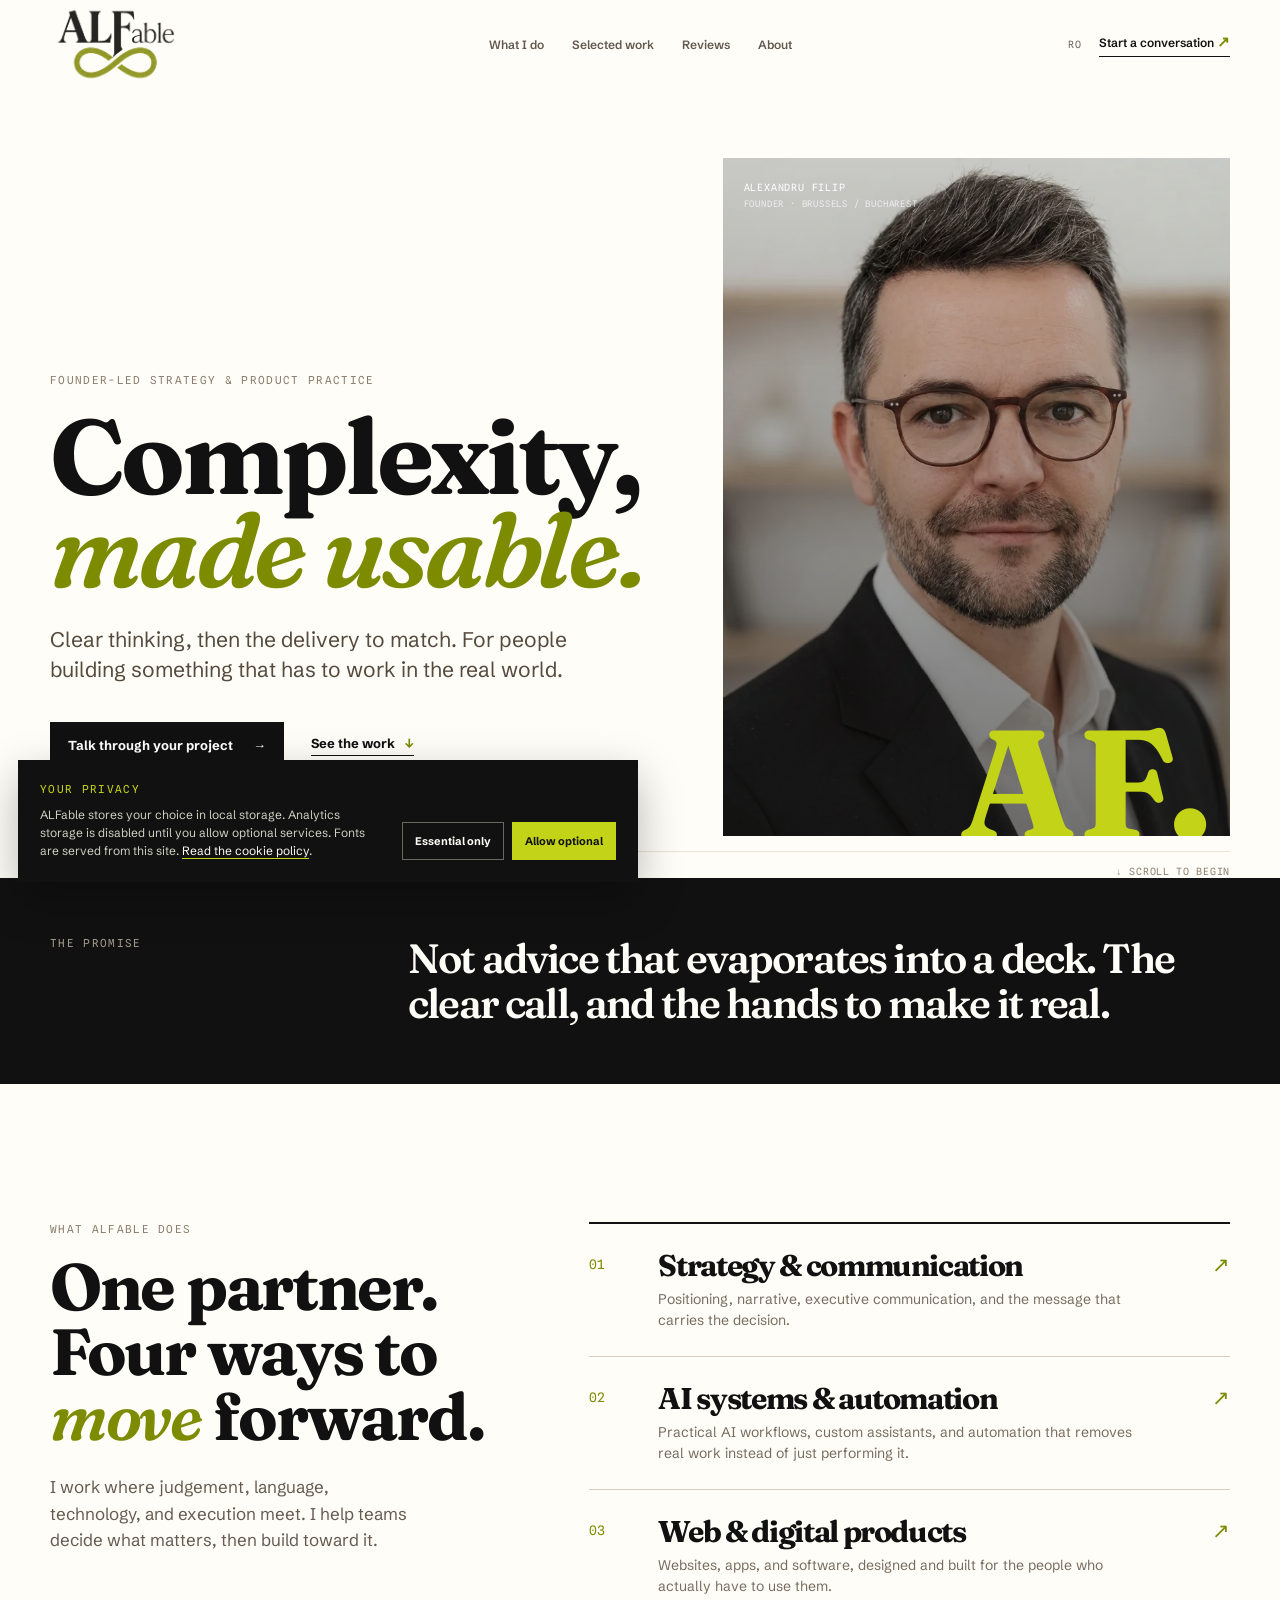
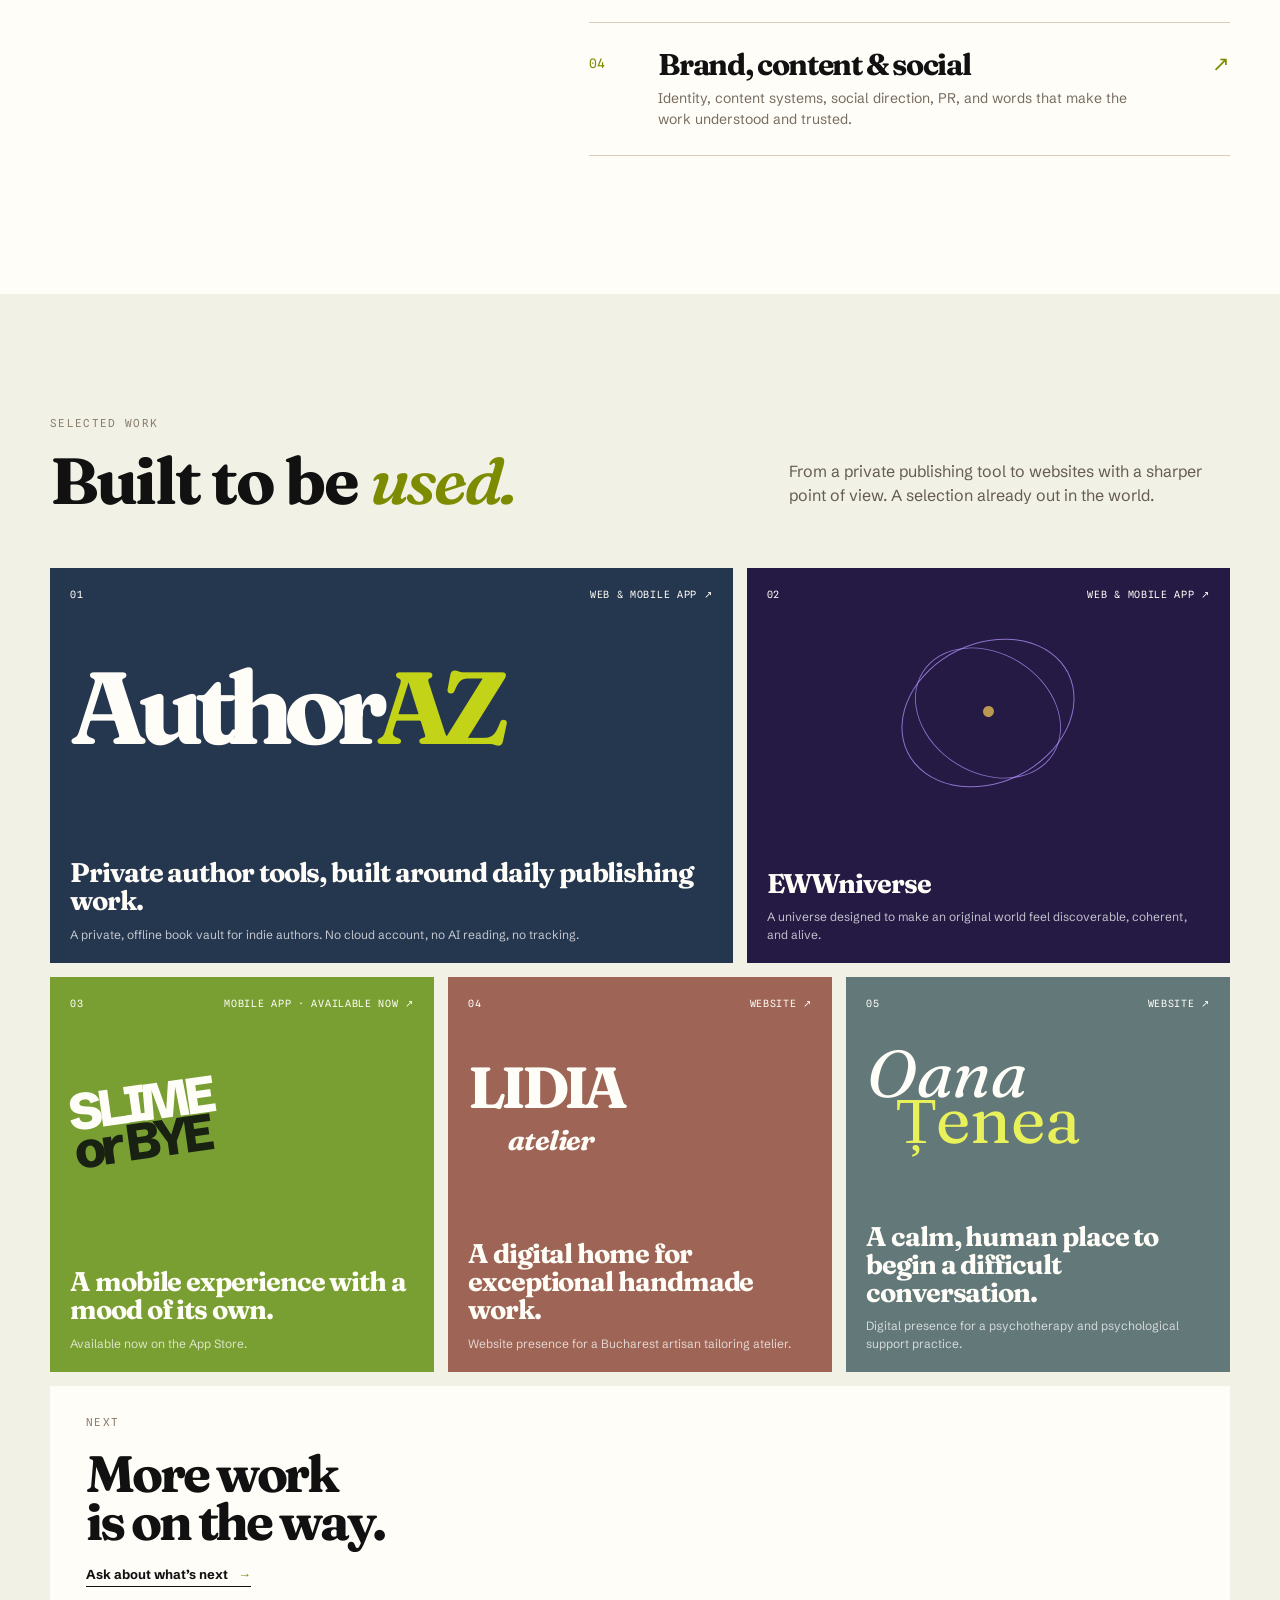
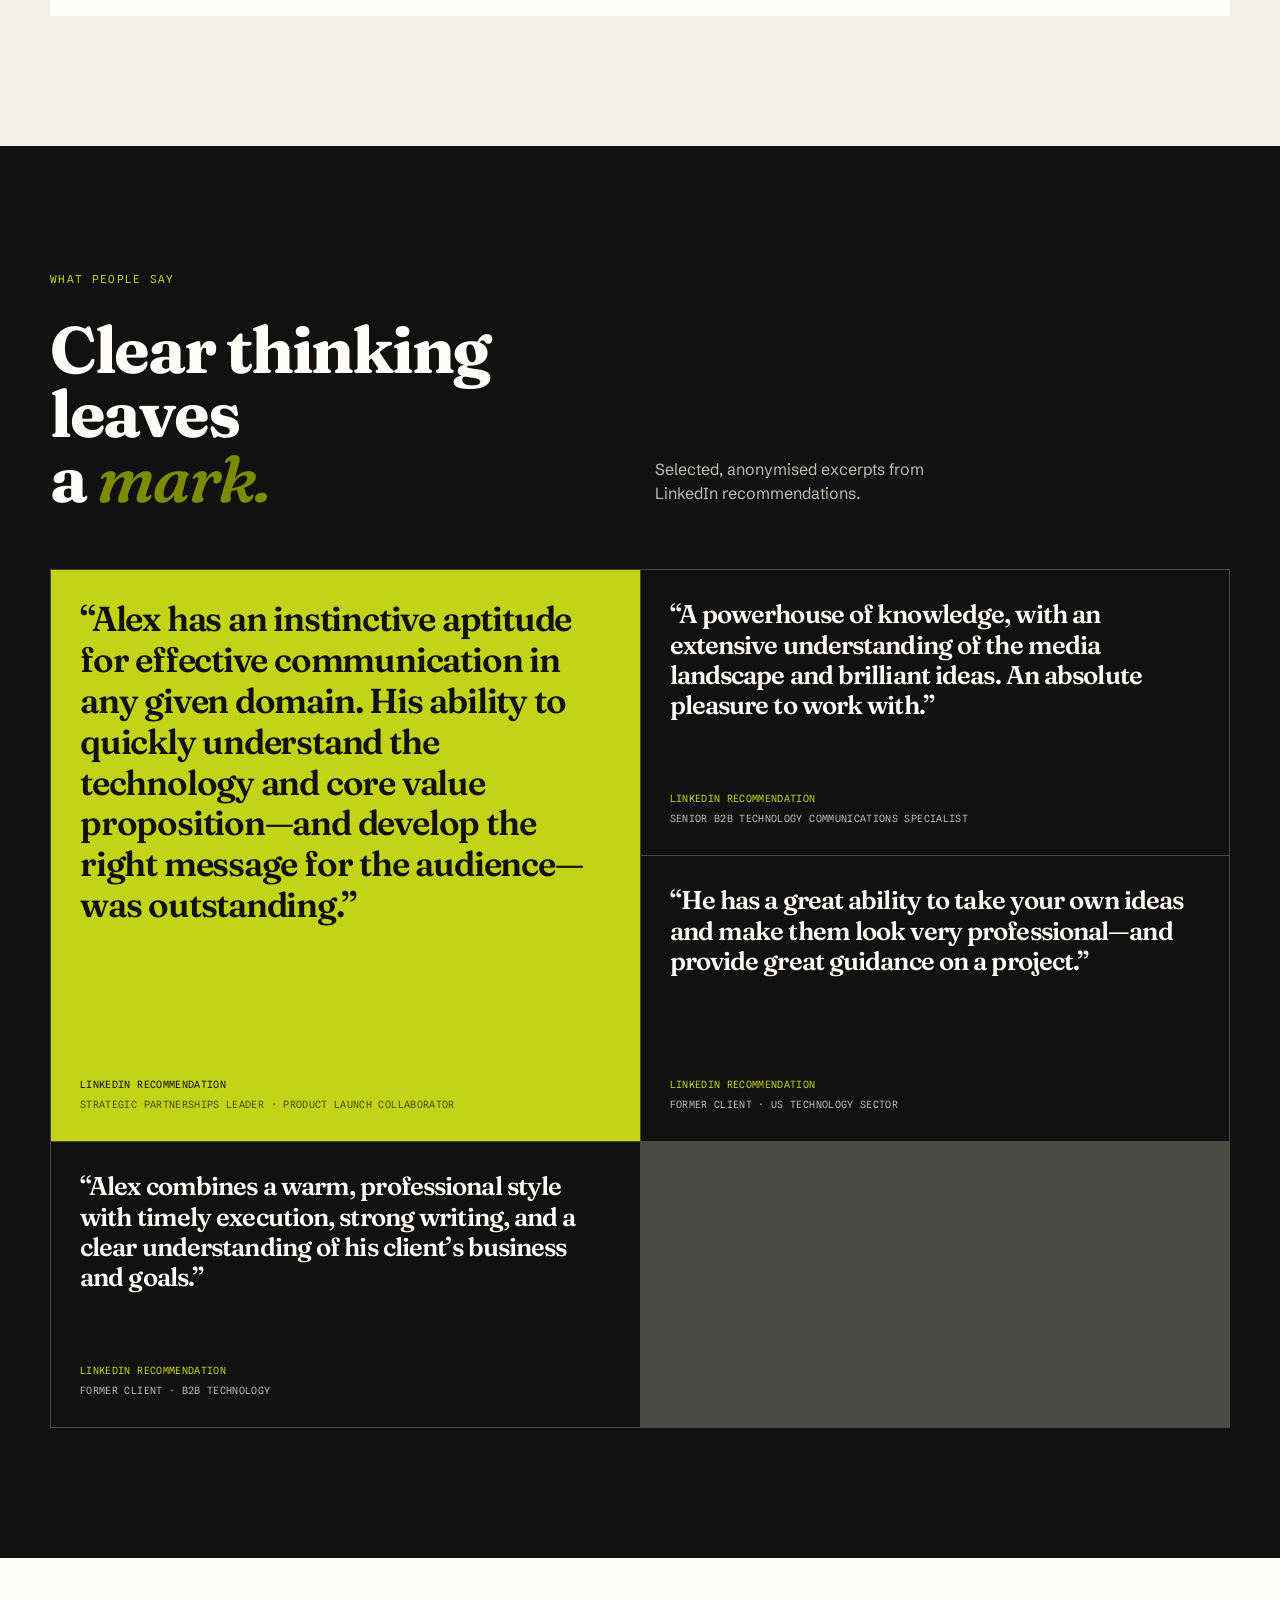
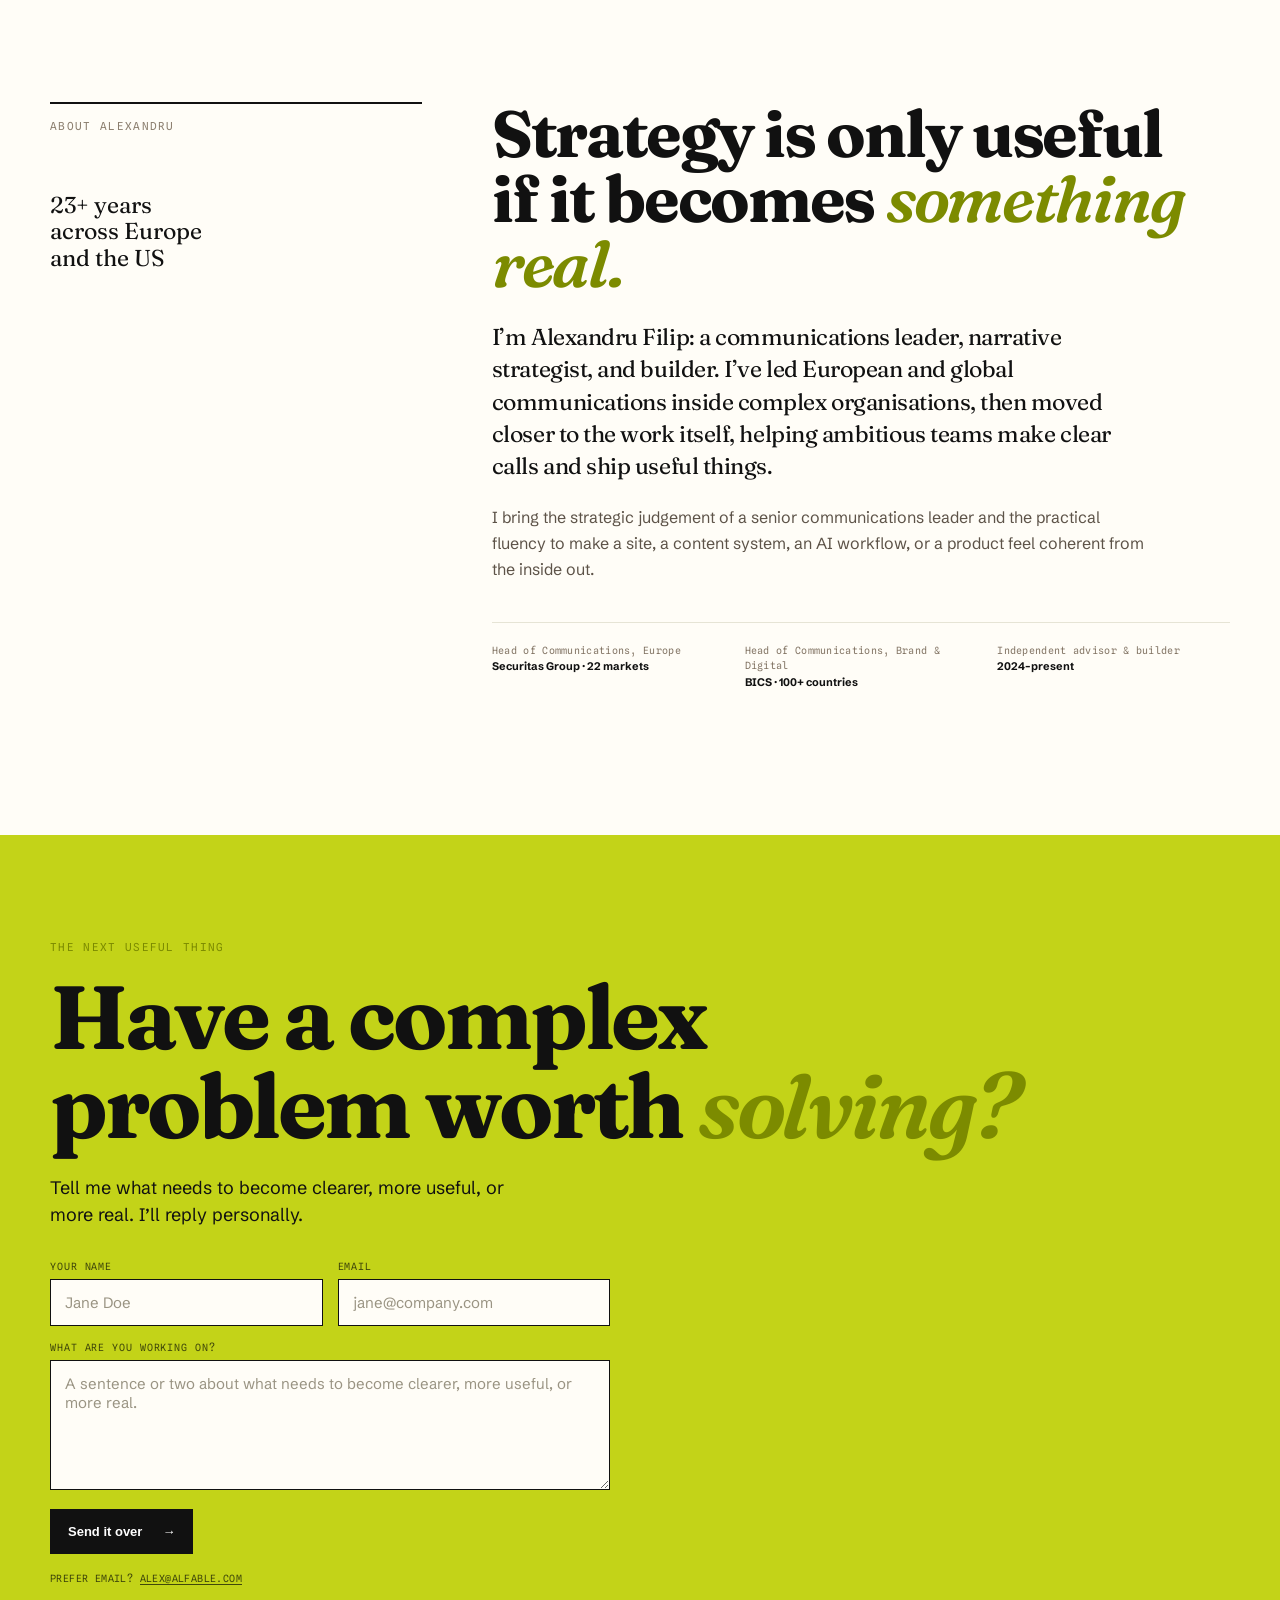
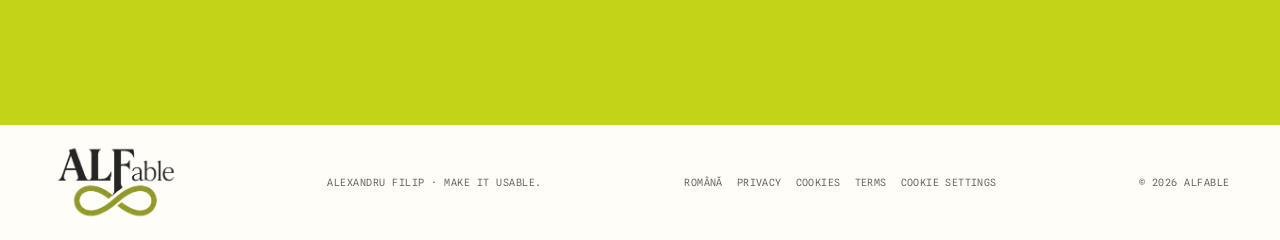
==== index.html @ 7ab67c2d "email" ====
<!doctype html>
<html lang="en">
  <head>
    <meta charset="UTF-8" />
    <meta name="viewport" content="width=device-width, initial-scale=1.0" />
    <meta name="description" content="Founder-led strategy, AI, and product work by Alexandru Filip. Clear decisions and hands-on delivery for teams building something that has to work in the real world." />
    <title>ALFable · Complexity, made usable.</title>
    <link rel="canonical" href="https://www.alfable.com/" />
    <link rel="alternate" hreflang="en" href="https://www.alfable.com/" />
    <link rel="alternate" hreflang="ro" href="https://www.alfable.com/ro/" />
    <link rel="alternate" hreflang="x-default" href="https://www.alfable.com/" />
    <meta name="theme-color" content="#fffdf7" />

    <meta property="og:type" content="website" />
    <meta property="og:site_name" content="ALFable" />
    <meta property="og:url" content="https://www.alfable.com/" />
    <meta property="og:title" content="ALFable · Complexity, made usable." />
    <meta property="og:description" content="Founder-led strategy, AI, and product work by Alexandru Filip. Clear decisions and hands-on delivery for teams building something that has to work." />
    <meta property="og:image" content="https://www.alfable.com/og-image.jpg" />
    <meta property="og:image:width" content="1200" />
    <meta property="og:image:height" content="630" />
    <meta property="og:image:alt" content="ALFable. Complexity, made usable. Alexandru Filip, founder." />
    <meta property="og:locale" content="en" />
    <meta name="twitter:card" content="summary_large_image" />
    <meta name="twitter:title" content="ALFable · Complexity, made usable." />
    <meta name="twitter:description" content="Founder-led strategy, AI, and product work by Alexandru Filip. Clear decisions and hands-on delivery for teams building something that has to work." />
    <meta name="twitter:image" content="https://www.alfable.com/og-image.jpg" />

    <link rel="icon" href="favicon.svg" type="image/svg+xml" />
    <link rel="icon" href="Logo%201.png" type="image/png" sizes="any" />
    <link rel="apple-touch-icon" href="Logo%201.png" />
    <link rel="preload" href="fonts/fraunces-wght-normal.woff2" as="font" type="font/woff2" crossorigin />
    <link rel="preload" href="fonts/schibsted-grotesk-wght-normal.woff2" as="font" type="font/woff2" crossorigin />
    <link rel="stylesheet" href="styles.css" />
    <script async src="https://www.googletagmanager.com/gtag/js?id=G-M775PK8CJ2" data-google-analytics></script>
    <script>
      window.dataLayer = window.dataLayer || [];
      function gtag(){dataLayer.push(arguments);}
      gtag('consent', 'default', { analytics_storage: 'denied' });
      gtag('js', new Date());
      gtag('config', 'G-M775PK8CJ2');
    </script>
    <script type="application/ld+json">
      {
        "@context": "https://schema.org",
        "@type": "ProfessionalService",
        "name": "ALFable",
        "description": "Founder-led strategy, AI, and product practice. Alexandru Filip helps teams make clear decisions and build useful things.",
        "url": "https://www.alfable.com/",
        "email": "alex@alfable.com",
        "image": "https://www.alfable.com/og-image.jpg",
        "areaServed": ["Europe", "United States"],
        "founder": { "@type": "Person", "name": "Alexandru Filip", "jobTitle": "Founder" },
        "knowsAbout": ["Strategy", "Communications", "AI systems", "Automation", "Web and app development", "Brand", "Content", "Marketing"]
      }
    </script>
  </head>
  <body>
    <div class="page-shell">
      <header class="site-header wrap">
        <a class="brand-logo" href="#top" aria-label="ALFable home"><img src="Logo%202.png" alt="ALFable" /></a>
        <nav aria-label="Primary navigation">
          <a href="#what-i-do">What I do</a>
          <a href="#work">Selected work</a>
          <a href="#testimonials">Reviews</a>
          <a href="#about">About</a>
        </nav>
        <div class="header-actions"><a class="language-link" href="ro/" lang="ro" hreflang="ro">RO</a><a class="header-cta" href="#contact">Start a conversation <span aria-hidden="true">↗</span></a></div>
      </header>

      <main id="top">
        <section class="hero wrap">
          <div class="hero-copy reveal">
            <p class="eyebrow">Founder-led strategy &amp; product practice</p>
            <h1>Complexity,<br /><em>made usable.</em></h1>
            <p class="hero-intro">Clear thinking, then the delivery to match. For people building something that has to work in the real world.</p>
            <div class="hero-actions">
              <a class="button button-dark" href="#contact">Talk through your project <span aria-hidden="true">→</span></a>
              <a class="text-link" href="#work">See the work <span aria-hidden="true">↓</span></a>
            </div>
          </div>
          <div class="portrait-wrap reveal delay-1">
            <div class="portrait-label">Alexandru Filip<br /><span>Founder · Brussels / Bucharest</span></div>
            <img src="alex-filip.webp" width="1024" height="1024" alt="Alexandru Filip, founder of ALFable" />
            <div class="portrait-mark" aria-hidden="true">AF.</div>
          </div>
          <div class="hero-foot reveal delay-2">
            <span>Strategy / AI / Digital products / Brand</span>
            <span>↓ Scroll to begin</span>
          </div>
        </section>

        <section class="statement-band">
          <div class="wrap statement-grid">
            <p class="eyebrow">The promise</p>
            <p>Not advice that evaporates into a deck. The clear call, and the hands to make it real.</p>
          </div>
        </section>

        <section class="services wrap" id="what-i-do">
          <div class="section-intro">
            <p class="eyebrow">What ALFable does</p>
            <h2>One partner.<br />Four ways to <em>move</em> forward.</h2>
            <p>I work where judgement, language, technology, and execution meet. I help teams decide what matters, then build toward it.</p>
          </div>
          <div class="service-list">
            <article class="service-item">
              <span class="service-number">01</span>
              <div><h3>Strategy &amp; communication</h3><p>Positioning, narrative, executive communication, and the message that carries the decision.</p></div>
              <span class="service-arrow" aria-hidden="true">↗</span>
            </article>
            <article class="service-item">
              <span class="service-number">02</span>
              <div><h3>AI systems &amp; automation</h3><p>Practical AI workflows, custom assistants, and automation that removes real work instead of just performing it.</p></div>
              <span class="service-arrow" aria-hidden="true">↗</span>
            </article>
            <article class="service-item">
              <span class="service-number">03</span>
              <div><h3>Web &amp; digital products</h3><p>Websites, apps, and software, designed and built for the people who actually have to use them.</p></div>
              <span class="service-arrow" aria-hidden="true">↗</span>
            </article>
            <article class="service-item">
              <span class="service-number">04</span>
              <div><h3>Brand, content &amp; social</h3><p>Identity, content systems, social direction, PR, and words that make the work understood and trusted.</p></div>
              <span class="service-arrow" aria-hidden="true">↗</span>
            </article>
          </div>
        </section>

        <section class="work-section" id="work">
          <div class="wrap">
            <div class="work-heading">
              <div><p class="eyebrow">Selected work</p><h2>Built to be <em>used.</em></h2></div>
              <p>From a private publishing tool to websites with a sharper point of view. A selection already out in the world.</p>
            </div>
            <div class="work-grid">
              <a class="work-card authoraz" href="https://authoraz.com" target="_blank" rel="noreferrer">
                <div class="card-top"><span>01</span><span>Web &amp; mobile app ↗</span></div>
                <div class="authoraz-mark">Author<span>AZ</span></div>
                <div class="card-bottom"><h3>Private author tools, built around daily publishing work.</h3><p>A private, offline book vault for indie authors. No cloud account, no AI reading, no tracking.</p></div>
              </a>
              <a class="work-card eww" href="https://apps.apple.com/us/app/eww-niverse/id6773809027" target="_blank" rel="noreferrer">
                <div class="card-top"><span>02</span><span>Web &amp; mobile app ↗</span></div>
                <div class="orbit" aria-hidden="true"><i></i><i></i><i></i></div>
                <div class="card-bottom"><h3>EWWniverse</h3><p>A universe designed to make an original world feel discoverable, coherent, and alive.</p></div>
              </a>
              <a class="work-card slime" href="https://apps.apple.com/us/app/slime-or-bye/id6780097924" target="_blank" rel="noreferrer">
                <div class="card-top"><span>03</span><span>Mobile app · available now ↗</span></div>
                <div class="slime-type">SLIME<br /><span>or BYE</span></div>
                <div class="card-bottom"><h3>A mobile experience with a mood of its own.</h3><p>Available now on the App Store.</p></div>
              </a>
              <a class="work-card atelier" href="https://lidia-atelier.ro" target="_blank" rel="noreferrer">
                <div class="card-top"><span>04</span><span>Website ↗</span></div>
                <div class="atelier-type">LIDIA<span>atelier</span></div>
                <div class="card-bottom"><h3>A digital home for exceptional handmade work.</h3><p>Website presence for a Bucharest artisan tailoring atelier.</p></div>
              </a>
              <a class="work-card oana" href="https://oanatenea.ro" target="_blank" rel="noreferrer">
                <div class="card-top"><span>05</span><span>Website ↗</span></div>
                <div class="oana-type">Oana<br /><span>Țenea</span></div>
                <div class="card-bottom"><h3>A calm, human place to begin a difficult conversation.</h3><p>Digital presence for a psychotherapy and psychological support practice.</p></div>
              </a>
              <div class="work-card more-card">
                <p class="eyebrow">Next</p>
                <h3>More work<br />is on the way.</h3>
                <a class="text-link" href="#contact">Ask about what’s next <span aria-hidden="true">→</span></a>
              </div>
            </div>
          </div>
        </section>

        <section class="testimonials" id="testimonials">
          <div class="wrap">
            <div class="testimonials-heading">
              <p class="eyebrow">What people say</p>
              <h2>Clear thinking leaves<br />a <em>mark.</em></h2>
              <p>Selected, anonymised excerpts from LinkedIn recommendations.</p>
            </div>
            <div class="testimonial-grid">
              <figure class="testimonial featured-quote">
                <blockquote>“Alex has an instinctive aptitude for effective communication in any given domain. His ability to quickly understand the technology and core value proposition—and develop the right message for the audience—was outstanding.”</blockquote>
                <figcaption><span>LinkedIn recommendation</span> Strategic partnerships leader · product launch collaborator</figcaption>
              </figure>
              <figure class="testimonial">
                <blockquote>“A powerhouse of knowledge, with an extensive understanding of the media landscape and brilliant ideas. An absolute pleasure to work with.”</blockquote>
                <figcaption><span>LinkedIn recommendation</span> Senior B2B technology communications specialist</figcaption>
              </figure>
              <figure class="testimonial">
                <blockquote>“He has a great ability to take your own ideas and make them look very professional—and provide great guidance on a project.”</blockquote>
                <figcaption><span>LinkedIn recommendation</span> Former client · US technology sector</figcaption>
              </figure>
              <figure class="testimonial">
                <blockquote>“Alex combines a warm, professional style with timely execution, strong writing, and a clear understanding of his client’s business and goals.”</blockquote>
                <figcaption><span>LinkedIn recommendation</span> Former client · B2B technology</figcaption>
              </figure>
            </div>
          </div>
        </section>

        <section class="about wrap" id="about">
          <div class="about-aside"><p class="eyebrow">About Alexandru</p><span>23+ years<br />across Europe<br />and the US</span></div>
          <div class="about-copy">
            <h2>Strategy is only useful<br />if it becomes <em>something real.</em></h2>
            <p class="lead">I’m Alexandru Filip: a communications leader, narrative strategist, and builder. I’ve led European and global communications inside complex organisations, then moved closer to the work itself, helping ambitious teams make clear calls and ship useful things.</p>
            <p>I bring the strategic judgement of a senior communications leader and the practical fluency to make a site, a content system, an AI workflow, or a product feel coherent from the inside out.</p>
            <div class="credentials">
              <span>Head of Communications, Europe<br /><strong>Securitas Group · 22 markets</strong></span>
              <span>Head of Communications, Brand &amp; Digital<br /><strong>BICS · 100+ countries</strong></span>
              <span>Independent advisor &amp; builder<br /><strong>2024–present</strong></span>
            </div>
          </div>
        </section>

        <section class="contact" id="contact">
          <div class="wrap contact-inner">
            <p class="eyebrow">The next useful thing</p>
            <h2>Have a complex<br />problem worth <em>solving?</em></h2>
            <p>Tell me what needs to become clearer, more useful, or more real. I’ll reply personally.</p>
            <form class="contact-form" action="/api/contact" method="POST" data-contact-form>
              <div class="row">
                <div class="field">
                  <label for="cf-name">Your name</label>
                  <input id="cf-name" name="name" type="text" autocomplete="name" required placeholder="Jane Doe" />
                </div>
                <div class="field">
                  <label for="cf-email">Email</label>
                  <input id="cf-email" name="email" type="email" autocomplete="email" required placeholder="jane@company.com" />
                </div>
              </div>
              <div class="field">
                <label for="cf-message">What are you working on?</label>
                <textarea id="cf-message" name="message" required placeholder="A sentence or two about what needs to become clearer, more useful, or more real."></textarea>
              </div>
              <div class="form-trap" aria-hidden="true">
                <label for="cf-website">Website</label>
                <input id="cf-website" name="website" type="url" tabindex="-1" autocomplete="off" />
              </div>
              <button class="button button-dark form-submit" type="submit">Send it over <span aria-hidden="true">→</span></button>
              <div class="form-foot">
                <p class="form-note">Prefer email? <a href="mailto:alex@alfable.com?subject=ALFable%20project%20enquiry">alex@alfable.com</a></p>
              </div>
              <p class="form-status" role="status" aria-live="polite" data-form-status></p>
            </form>
          </div>
        </section>
      </main>

      <footer class="site-footer wrap">
        <a class="brand-logo" href="#top" aria-label="ALFable home"><img src="Logo%202.png" alt="ALFable" /></a>
        <p>Alexandru Filip · Make it usable.</p>
        <div class="footer-links"><a href="ro/" lang="ro" hreflang="ro">Română</a><a href="privacy.html">Privacy</a><a href="cookies.html">Cookies</a><a href="terms.html">Terms</a><button type="button" data-cookie-settings>Cookie settings</button></div>
        <p>© <span id="year"></span> ALFable</p>
      </footer>
    </div>
    <section class="cookie-banner" data-cookie-banner aria-label="Cookie preferences" aria-hidden="true">
      <div>
        <p class="eyebrow">Your privacy</p>
        <p>ALFable stores your choice in local storage. Analytics storage is disabled until you allow optional services. Fonts are served from this site. <a href="cookies.html">Read the cookie policy</a>.</p>
      </div>
      <div class="cookie-actions">
        <button class="cookie-essential" type="button" data-cookie-essential>Essential only</button>
        <button class="cookie-accept" type="button" data-cookie-accept>Allow optional</button>
      </div>
    </section>
    <script src="script.js"></script>
  </body>
</html>
---- styles.css ----
@font-face {
  font-family: "Fraunces";
  font-style: normal;
  font-weight: 100 900;
  font-display: swap;
  src: url("fonts/fraunces-wght-normal.woff2") format("woff2");
}
@font-face {
  font-family: "Fraunces";
  font-style: italic;
  font-weight: 100 900;
  font-display: swap;
  src: url("fonts/fraunces-wght-italic.woff2") format("woff2");
}
@font-face {
  font-family: "Schibsted Grotesk";
  font-style: normal;
  font-weight: 400 900;
  font-display: swap;
  src: url("fonts/schibsted-grotesk-wght-normal.woff2") format("woff2");
}
@font-face {
  font-family: "Spline Sans Mono";
  font-style: normal;
  font-weight: 400 700;
  font-display: swap;
  src: url("fonts/spline-sans-mono-wght-normal.woff2") format("woff2");
}

:root {
  --paper: #fffdf7;
  --stone: #e6e4d5;
  --ink: #111111;
  --black: #111111;
  --slate: #66665d;
  --pear: #c3d318;
  --olive: #7c8b00;
  --pear-highlight: #e9f15a;
  --mono: "Spline Sans Mono", ui-monospace, "Courier New", monospace;
  --sans: "Schibsted Grotesk", -apple-system, BlinkMacSystemFont, "Segoe UI", sans-serif;
  --serif: "Fraunces", Georgia, "Times New Roman", serif;
}

* { box-sizing: border-box; }
html { scroll-behavior: smooth; }
body { margin: 0; background: var(--paper); color: var(--ink); font-family: var(--sans); font-size: 16px; -webkit-font-smoothing: antialiased; }
a { color: inherit; text-decoration: none; }
:focus-visible { outline: 2px solid var(--olive); outline-offset: 3px; border-radius: 2px; }
.button:focus-visible, .header-cta:focus-visible { outline-color: var(--pear); }
.contact :focus-visible, .featured-quote :focus-visible { outline-color: var(--ink); }
.wrap { width: min(1180px, calc(100% - 64px)); margin-inline: auto; }
.eyebrow { margin: 0; color: #8b7e6e; font-family: var(--mono); font-size: 11px; letter-spacing: .12em; line-height: 1.4; text-transform: uppercase; }
.brand-logo { display: inline-flex; width: 135px; }
.brand-logo img { display: block; height: auto; width: 100%; }
.site-header { align-items: center; display: grid; grid-template-columns: 1fr auto 1fr; min-height: 88px; }
.site-header nav { display: flex; gap: 28px; }
.site-header nav a, .header-cta { font-size: 12px; font-weight: 600; }
.site-header nav a { color: #62584d; transition: color .2s ease; }
.site-header nav a:hover { color: var(--olive); }
.header-actions { align-items: center; display: flex; gap: 17px; justify-self: end; }
.header-cta { border-bottom: 1px solid var(--ink); padding-bottom: 5px; }
.header-cta span { color: var(--olive); font-size: 15px; }
.language-link { color: var(--slate); font-family: var(--mono); font-size: 10px; letter-spacing: .08em; padding: 5px 0; text-transform: uppercase; }
.language-link:hover { color: var(--olive); }

.hero { align-items: end; display: grid; grid-template-columns: 1.14fr .86fr; min-height: min(790px, calc(100svh - 88px)); padding: 70px 0 42px; position: relative; }
.hero-copy { max-width: 700px; padding-bottom: 68px; }
.hero h1, h2 { font-family: var(--serif); font-weight: 700; letter-spacing: -.035em; }
.hero h1 { font-size: clamp(66px, 8.2vw, 114px); line-height: .88; margin: 22px 0 30px; }
/* Romanian's longer opening word needs to remain clear of the portrait. */
html[lang="ro"] .hero h1 { font-size: clamp(54px, 6.25vw, 88px); letter-spacing: -.05em; }
h1 em, h2 em { color: var(--olive); font-weight: 600; }
.hero-intro { color: #554a3e; font-size: clamp(18px, 1.65vw, 23px); line-height: 1.42; max-width: 550px; }
.hero-actions { align-items: center; display: flex; gap: 27px; margin-top: 37px; }
.button { align-items: center; display: inline-flex; font-size: 13px; font-weight: 700; gap: 20px; justify-content: space-between; padding: 15px 18px; transition: transform .2s ease, background .2s ease; }
.button:hover { transform: translateY(-3px); }
.button-dark { background: var(--black); color: white; }
.button-light { background: var(--paper); color: var(--black); }
.text-link { border-bottom: 1px solid currentColor; font-size: 13px; font-weight: 700; padding-bottom: 4px; }
.text-link span { color: var(--olive); margin-left: 7px; }
.portrait-wrap { align-self: stretch; min-height: 500px; overflow: hidden; position: relative; }
.portrait-wrap img { filter: saturate(.78) contrast(1.04); height: 100%; object-fit: cover; object-position: center 15%; position: absolute; width: 100%; }
.portrait-wrap::after { background: linear-gradient(180deg, rgba(15,12,9,.03), rgba(15,12,9,.55)); content: ""; inset: 0; position: absolute; }
.portrait-label { color: white; font-family: var(--mono); font-size: 10px; left: 21px; letter-spacing: .08em; line-height: 1.6; position: absolute; text-transform: uppercase; top: 21px; z-index: 1; }
.portrait-label span { color: rgba(255,255,255,.7); font-size: 9px; }
.portrait-mark { bottom: -25px; color: var(--pear); font-family: var(--serif); font-size: 155px; font-weight: 700; line-height: 1; position: absolute; right: 17px; z-index: 1; }
.hero-foot { border-top: 1px solid var(--stone); bottom: 0; display: flex; font-family: var(--mono); font-size: 10px; justify-content: space-between; left: 0; letter-spacing: .07em; padding-top: 13px; position: absolute; text-transform: uppercase; width: 100%; }
.hero-foot span:last-child { color: #8d8172; }

.statement-band { background: var(--black); color: var(--paper); }
.statement-grid { display: grid; gap: 50px; grid-template-columns: .75fr 2fr; padding: 58px 0; }
.statement-grid .eyebrow { color: #a59b8e; }
.statement-grid > p:last-child { font-family: var(--serif); font-size: clamp(26px, 3.2vw, 44px); font-weight: 600; letter-spacing: -.045em; line-height: 1.1; margin: 0; }

.services { display: grid; gap: 85px; grid-template-columns: .83fr 1.17fr; padding: 138px 0; }
.section-intro h2, .work-heading h2, .about h2, .contact h2 { font-size: clamp(43px, 5.1vw, 72px); line-height: .99; margin: 18px 0 25px; }
.section-intro > p:last-child { color: #655b50; font-size: 17px; line-height: 1.55; max-width: 370px; }
.service-list { border-top: 2px solid var(--ink); }
.service-item { align-items: start; border-bottom: 1px solid #d8cdbc; display: grid; gap: 22px; grid-template-columns: 47px 1fr auto; padding: 27px 0 25px; transition: padding .24s ease; }
.service-item:hover { padding-left: 10px; }
.service-number { color: var(--olive); font-family: var(--mono); font-size: 13px; padding-top: 5px; }
.service-item h3 { font-family: var(--serif); font-size: 30px; letter-spacing: -.045em; line-height: 1; margin: 0 0 8px; }
.service-item p { color: #776c60; font-size: 14px; line-height: 1.5; margin: 0; max-width: 480px; }
.service-arrow { color: var(--olive); font-size: 21px; }

.work-section { background: #f1f1e6; padding: 122px 0 130px; }
.work-heading { align-items: end; display: grid; gap: 40px; grid-template-columns: 1fr .63fr; margin-bottom: 54px; }
.work-heading h2 { margin-bottom: 0; }
.work-heading > p { color: #655b50; font-size: 16px; line-height: 1.5; margin: 0 0 7px; }
.work-grid { display: grid; gap: 14px; grid-template-columns: repeat(12, 1fr); }
.work-card { color: var(--paper); display: flex; flex-direction: column; min-height: 395px; overflow: hidden; padding: 20px; position: relative; transition: transform .25s ease; }
.work-card:hover { transform: translateY(-6px); }
.work-card::before { background: rgba(255,255,255,.08); content: ""; inset: 0; opacity: 0; position: absolute; transition: opacity .25s ease; }
.work-card:hover::before { opacity: 1; }
.work-card > * { position: relative; z-index: 1; }
.card-top { display: flex; font-family: var(--mono); font-size: 10px; justify-content: space-between; letter-spacing: .07em; text-transform: uppercase; }
.card-bottom { margin-top: auto; }
.card-bottom h3 { font-family: var(--serif); font-size: 27px; letter-spacing: -.04em; line-height: 1.03; margin: 0 0 11px; }
.card-bottom p { color: rgba(255,255,255,.73); font-size: 12px; line-height: 1.45; margin: 0; }
.authoraz { background: #25364f; grid-column: span 7; }
.authoraz-mark { font-family: var(--serif); font-size: clamp(60px, 8vw, 104px); font-weight: 700; letter-spacing: -.1em; margin: auto 0; }
.authoraz-mark span { color: var(--pear); }
.eww { background: #241a44; grid-column: span 5; }
.orbit { height: 140px; margin: auto; position: relative; width: 180px; }
.orbit i { border: 1px solid #b795ff; border-radius: 50%; inset: 0; opacity: .72; position: absolute; transform: rotate(-26deg); }
.orbit i:nth-child(2) { transform: rotate(32deg) scale(.86); }
.orbit i:nth-child(3) { background: #f2cb55; border: 0; height: 11px; inset: 45% auto auto 47%; width: 11px; }
.slime { background: #799f32; grid-column: span 4; }
.slime-type { font-family: var(--sans); font-size: clamp(42px, 4vw, 65px); font-weight: 800; letter-spacing: -.1em; line-height: .75; margin: auto 0; transform: rotate(-8deg); }
.slime-type span { color: #182112; }
.atelier { background: #9e6556; grid-column: span 4; }
.atelier-type { font-family: var(--serif); font-size: 58px; font-weight: 700; letter-spacing: -.08em; margin: auto 0; }
.atelier-type span { display: block; font-size: 28px; font-style: italic; letter-spacing: -.04em; margin-left: 40px; }
.oana { background: #637879; grid-column: span 4; }
.oana-type { font-family: var(--serif); font-size: 66px; font-style: italic; line-height: .7; margin: auto 0; }
.oana-type span { color: var(--pear-highlight); font-style: normal; margin-left: 30px; }
.more-card { background: var(--paper); color: var(--ink); grid-column: span 12; min-height: 230px; padding: 29px 36px; }
.more-card h3 { font-family: var(--serif); font-size: clamp(34px, 4vw, 52px); letter-spacing: -.06em; line-height: .94; margin: auto 0; }
.more-card .text-link { align-self: flex-start; }

.testimonials { background: var(--black); color: var(--paper); padding: 126px 0 130px; }
.testimonials-heading { display: grid; gap: 30px; grid-template-columns: 1fr 1fr; margin-bottom: 58px; }
.testimonials-heading .eyebrow { color: var(--pear); grid-column: 1 / -1; }
.testimonials-heading h2 { font-size: clamp(43px, 5.1vw, 72px); line-height: .99; margin: 0; }
.testimonials-heading > p:last-child { align-self: end; color: #bebeb0; font-size: 16px; line-height: 1.5; margin: 0 0 6px; max-width: 330px; }
.testimonial-grid { display: grid; gap: 1px; grid-template-columns: repeat(2, 1fr); background: #4b4b45; border: 1px solid #4b4b45; }
.testimonial { background: var(--black); display: flex; flex-direction: column; margin: 0; min-height: 285px; padding: 29px; }
.testimonial blockquote { font-family: var(--serif); font-size: clamp(20px, 2vw, 29px); font-weight: 600; letter-spacing: -.035em; line-height: 1.18; margin: 0; }
.testimonial figcaption { color: #babaae; font-family: var(--mono); font-size: 10px; letter-spacing: .035em; line-height: 1.5; margin-top: auto; padding-top: 32px; text-transform: uppercase; }
.testimonial figcaption span { color: var(--pear); display: block; margin-bottom: 5px; }
.featured-quote { background: var(--pear); color: var(--black); grid-row: span 2; min-height: 570px; }
.featured-quote blockquote { font-size: clamp(25px, 2.7vw, 39px); }
.featured-quote figcaption { color: #495000; }
.featured-quote figcaption span { color: var(--black); }

.about { display: grid; gap: 70px; grid-template-columns: .67fr 1.33fr; padding: 144px 0; }
.about-aside { border-top: 2px solid var(--ink); padding-top: 15px; }
.about-aside span { display: block; font-family: var(--serif); font-size: 23px; line-height: 1.15; margin-top: 57px; }
.about h2 { margin-top: 0; }
.about-copy p { color: #5d5348; font-size: 16px; line-height: 1.62; max-width: 665px; }
.about-copy .lead { color: var(--ink); font-family: var(--serif); font-size: 23px; letter-spacing: -.02em; line-height: 1.4; }
.credentials { border-top: 1px solid var(--stone); display: grid; gap: 20px; grid-template-columns: repeat(3, 1fr); margin-top: 39px; padding-top: 20px; }
.credentials span { color: #847666; font-family: var(--mono); font-size: 10px; letter-spacing: .03em; line-height: 1.55; }
.credentials strong { color: var(--ink); font-family: var(--sans); font-size: 11px; letter-spacing: 0; }

.contact { background: var(--pear); color: var(--black); }
.contact-inner { padding: 105px 0 112px; }
.contact .eyebrow { color: var(--olive); }
.contact h2 { font-size: clamp(54px, 7vw, 96px); margin: 18px 0 23px; }
.contact-inner > p:not(.eyebrow) { font-size: 18px; line-height: 1.5; margin-bottom: 32px; max-width: 500px; }
.contact-form { display: grid; gap: 15px; max-width: 560px; }
.contact-form .row { display: grid; gap: 15px; grid-template-columns: 1fr 1fr; }
.contact-form .field { display: grid; gap: 7px; }
.contact-form label { color: #40480a; font-family: var(--mono); font-size: 10px; letter-spacing: .09em; text-transform: uppercase; }
.contact-form input, .contact-form textarea { background: var(--paper); border: 1px solid var(--ink); color: var(--ink); font-family: var(--sans); font-size: 15px; padding: 13px 14px; width: 100%; }
.contact-form input::placeholder, .contact-form textarea::placeholder { color: #9a9483; }
.contact-form input:focus-visible, .contact-form textarea:focus-visible { outline: 2px solid var(--ink); outline-offset: 1px; }
.contact-form textarea { min-height: 130px; resize: vertical; }
.form-trap { clip: rect(0 0 0 0); clip-path: inset(50%); height: 1px; margin: -1px; overflow: hidden; position: absolute; white-space: nowrap; width: 1px; }
.contact-form .form-submit { border: 0; cursor: pointer; justify-self: start; margin-top: 4px; }
.contact-form .form-foot { align-items: baseline; display: flex; flex-wrap: wrap; gap: 6px 16px; margin-top: 3px; }
.form-note { color: #40480a; font-family: var(--mono); font-size: 10px; letter-spacing: .04em; margin: 0; text-transform: uppercase; }
.form-note a { border-bottom: 1px solid currentColor; }
.form-status { font-family: var(--sans); font-size: 14px; font-weight: 600; margin: 0; min-height: 1em; }
.site-footer { align-items: center; display: flex; justify-content: space-between; min-height: 115px; }
.site-footer p { color: #6a6a60; font-family: var(--mono); font-size: 10px; letter-spacing: .05em; text-transform: uppercase; }
.footer-links { display: flex; gap: 14px; }
.footer-links a, .footer-links button { background: transparent; border: 0; color: #6a6a60; cursor: pointer; font-family: var(--mono); font-size: 10px; letter-spacing: .04em; padding: 0; text-transform: uppercase; }
.footer-links a:hover, .footer-links button:hover { color: var(--olive); }
.cookie-banner { align-items: end; background: var(--black); bottom: 18px; box-shadow: 0 16px 45px rgba(0,0,0,.28); color: var(--paper); display: none; gap: 32px; justify-content: space-between; left: 18px; max-width: 620px; padding: 22px; position: fixed; right: 18px; z-index: 20; }
.cookie-banner.is-visible { display: flex; }
.cookie-banner .eyebrow { color: var(--pear); margin-bottom: 9px; }
.cookie-banner p:not(.eyebrow) { color: #d0d0c4; font-size: 12px; line-height: 1.5; margin: 0; max-width: 360px; }
.cookie-banner p a { border-bottom: 1px solid var(--pear); color: var(--paper); }
.cookie-actions { display: flex; flex-shrink: 0; gap: 8px; }
.cookie-actions button { cursor: pointer; font-family: var(--sans); font-size: 11px; font-weight: 700; padding: 11px 12px; }
.cookie-essential { background: transparent; border: 1px solid #696960; color: var(--paper); }
.cookie-accept { background: var(--pear); border: 1px solid var(--pear); color: var(--black); }

.reveal { animation: enter .75s both cubic-bezier(.2,.75,.2,1); }
.delay-1 { animation-delay: .13s; }.delay-2 { animation-delay: .24s; }
@keyframes enter { from { opacity: 0; transform: translateY(18px); } to { opacity: 1; transform: translateY(0); } }
@media (prefers-reduced-motion: reduce) { html { scroll-behavior: auto; }.reveal { animation: none; }.work-card, .button { transition: none; } }
@media (max-width: 800px) {
  .wrap { width: min(100% - 36px, 600px); }.site-header { grid-template-columns: 1fr auto; min-height: 76px; }.site-header nav { display: none; }.header-cta { font-size: 11px; }
  .hero { display: block; min-height: auto; padding: 64px 0 80px; }.hero-copy { padding-bottom: 48px; }.hero h1 { font-size: clamp(58px, 17vw, 92px); }html[lang="ro"] .hero h1 { font-size: clamp(44px, 12vw, 64px); }.portrait-wrap { min-height: 455px; }.hero-foot { bottom: 25px; left: 18px; width: calc(100% - 36px); }.hero-foot span:first-child { display: none; }
  .statement-grid, .services, .work-heading, .about, .testimonials-heading { grid-template-columns: 1fr; }.statement-grid { gap: 17px; padding: 45px 0; }.services { gap: 44px; padding: 82px 0; }.work-section { padding: 78px 0; }.work-heading { gap: 13px; margin-bottom: 35px; }.work-card { grid-column: span 12; min-height: 330px; }.more-card { min-height: 220px; }.testimonials { padding: 80px 0; }.testimonials-heading { gap: 16px; margin-bottom: 34px; }.testimonials-heading > p:last-child { margin: 0; }.testimonial-grid { grid-template-columns: 1fr; }.testimonial, .featured-quote { min-height: 280px; }.about { gap: 36px; padding: 88px 0; }.about-aside span { margin-top: 24px; }.credentials { grid-template-columns: 1fr; }.contact-inner { padding: 78px 0; }.contact-form .row { grid-template-columns: 1fr; }.site-footer { align-items: flex-start; flex-direction: column; gap: 12px; padding: 30px 0; }.site-footer p { margin: 0; }.footer-links { flex-wrap: wrap; row-gap: 8px; width: 100%; }.cookie-banner { align-items: flex-start; flex-direction: column; gap: 16px; }.cookie-actions { display: grid; grid-template-columns: repeat(2, minmax(0, 1fr)); width: 100%; }.cookie-actions button { min-width: 0; white-space: normal; }
}
@media (max-width: 430px) { .hero h1 { font-size: clamp(50px, 15.5vw, 67px); }.hero-actions { align-items: flex-start; flex-direction: column; gap: 20px; }.service-item { gap: 12px; grid-template-columns: 35px 1fr; }.service-arrow { display: none; }.service-item h3 { font-size: 25px; }.work-card { min-height: 310px; }.card-top { gap: 10px; }.card-top span:last-child { text-align: right; }.header-cta { font-size: 10px; } }
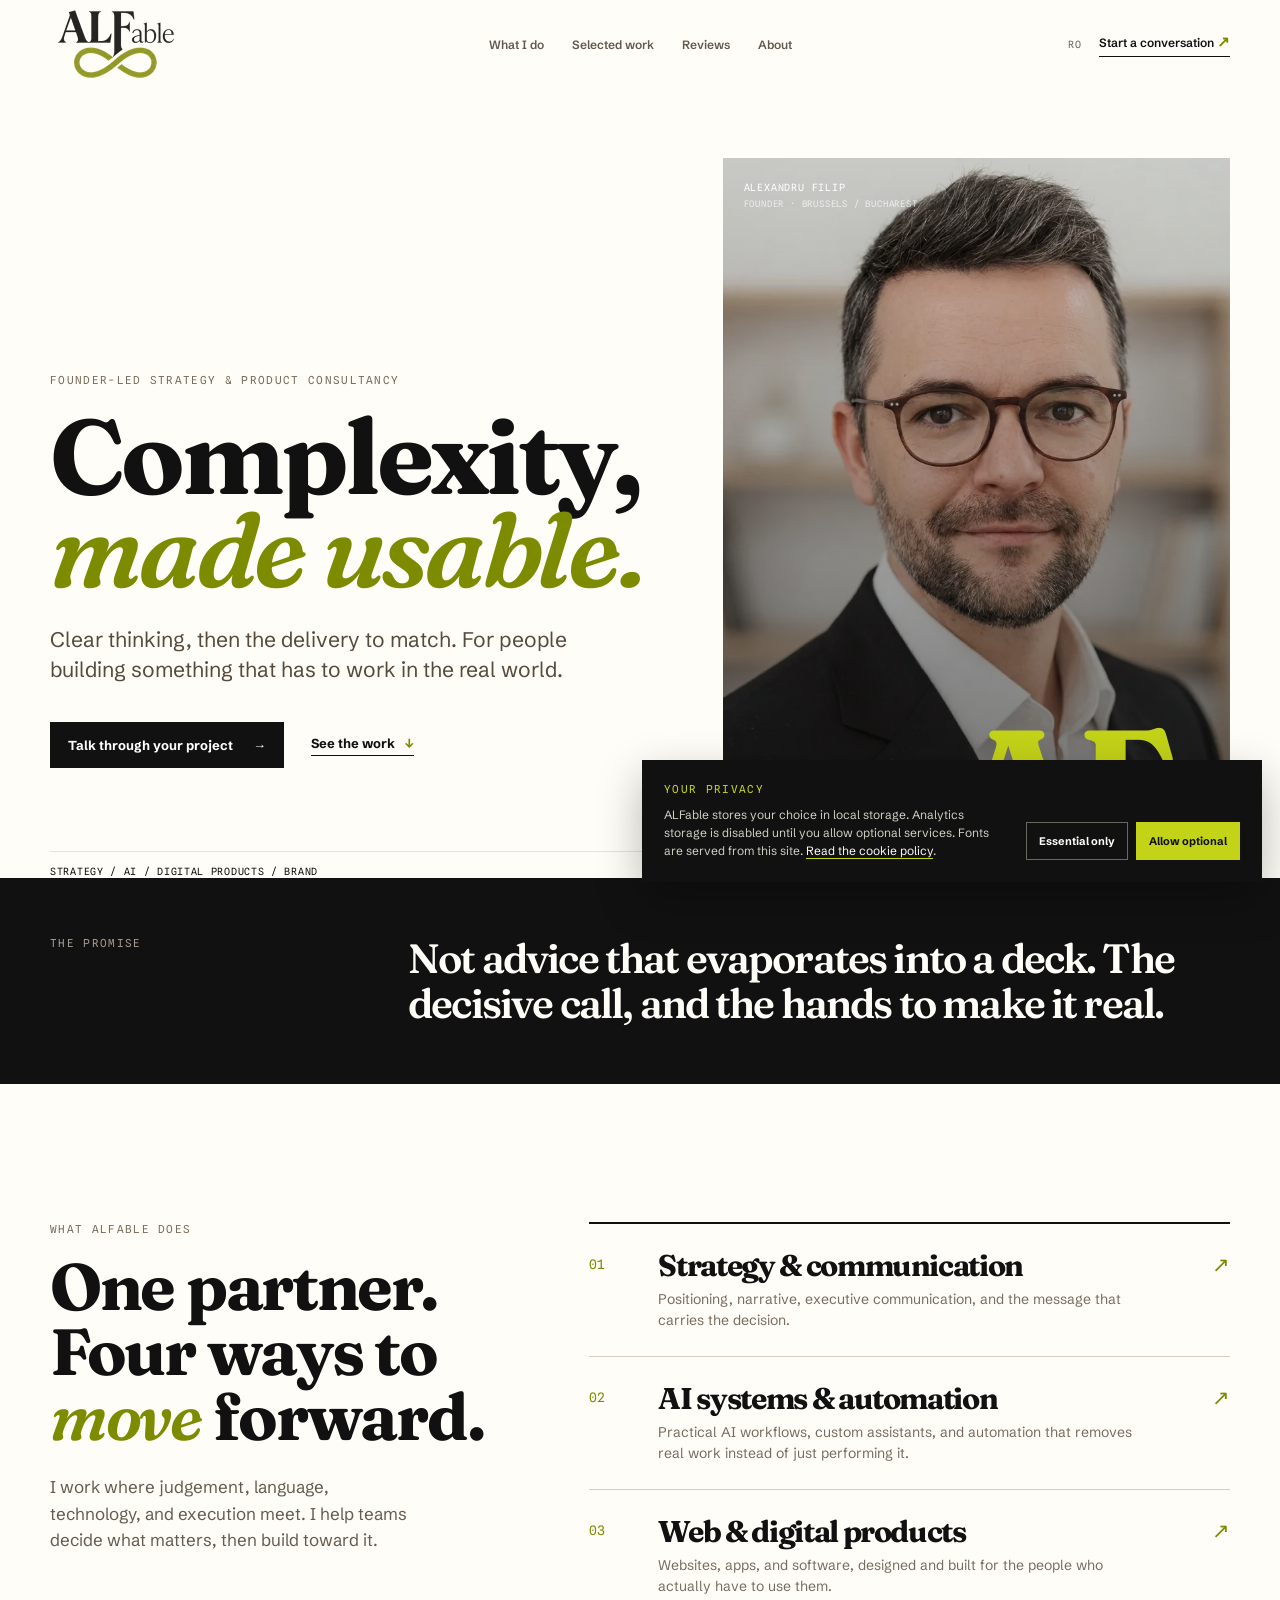
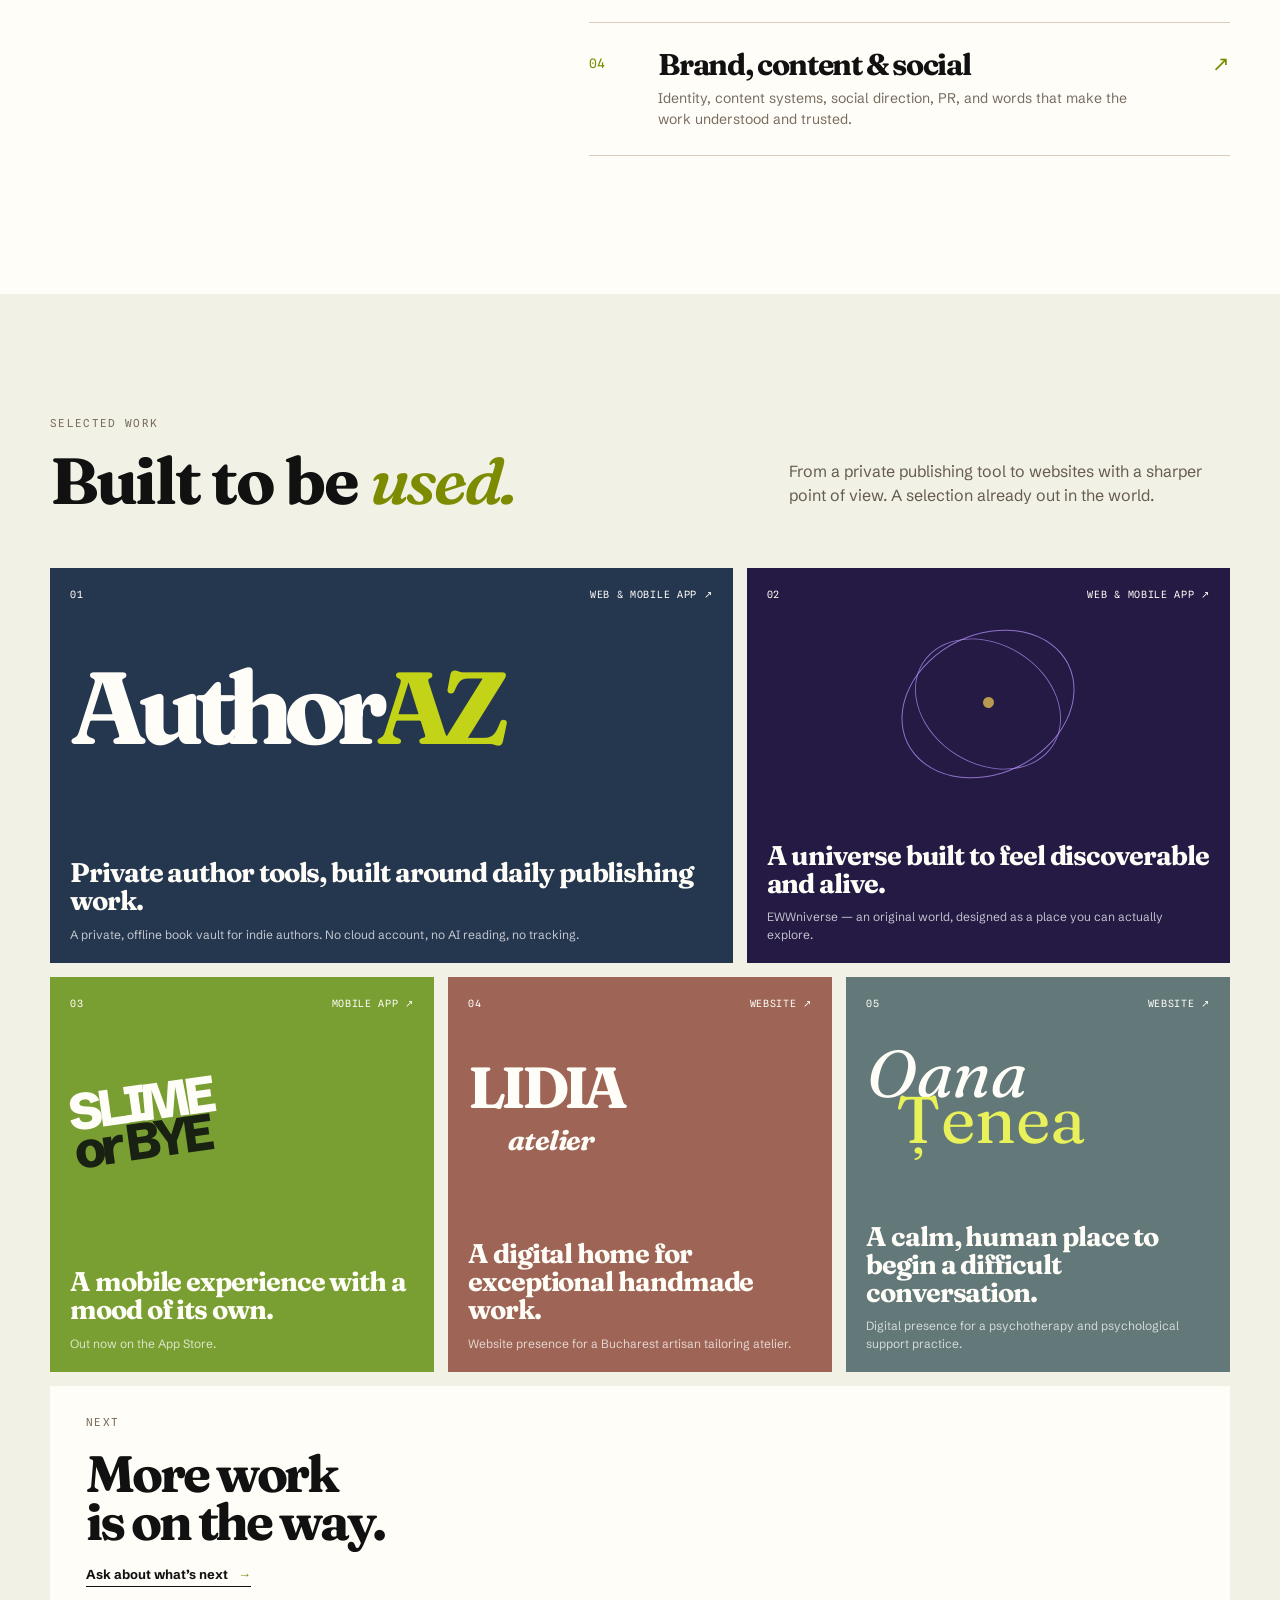
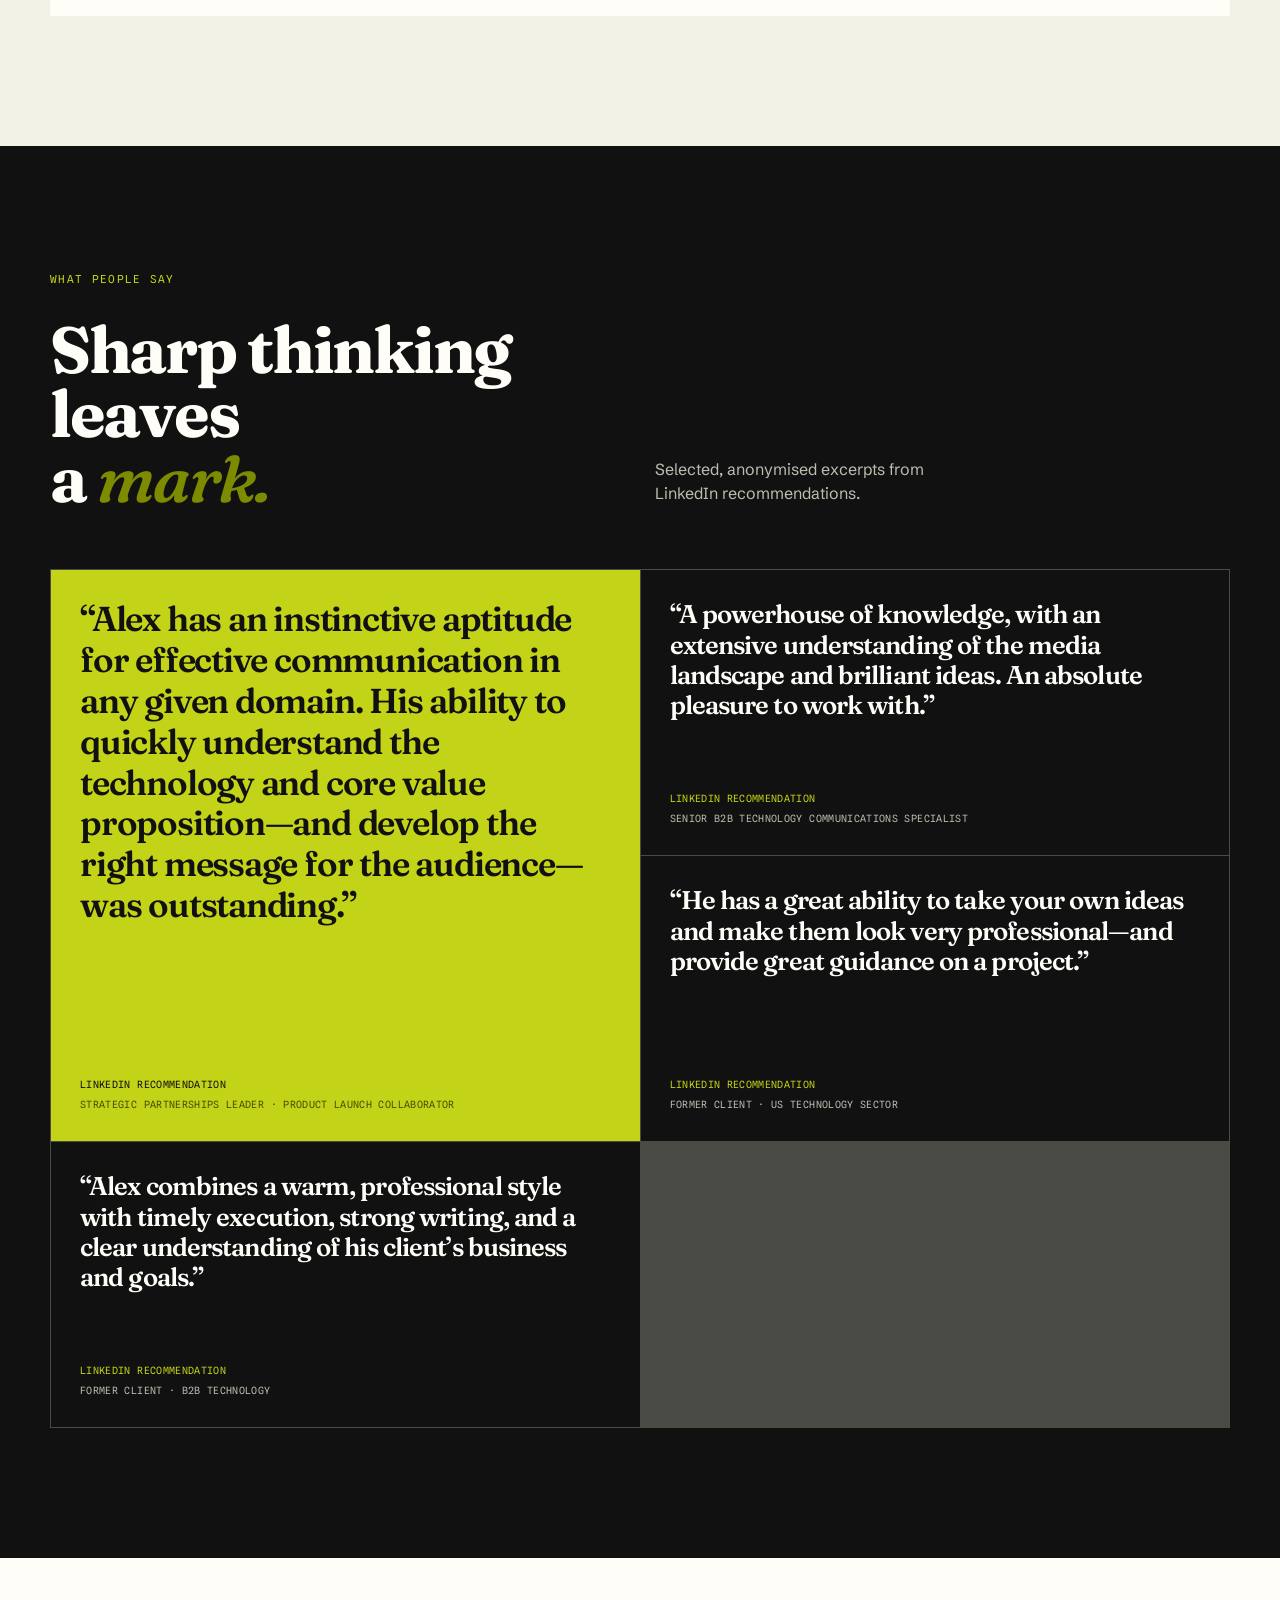
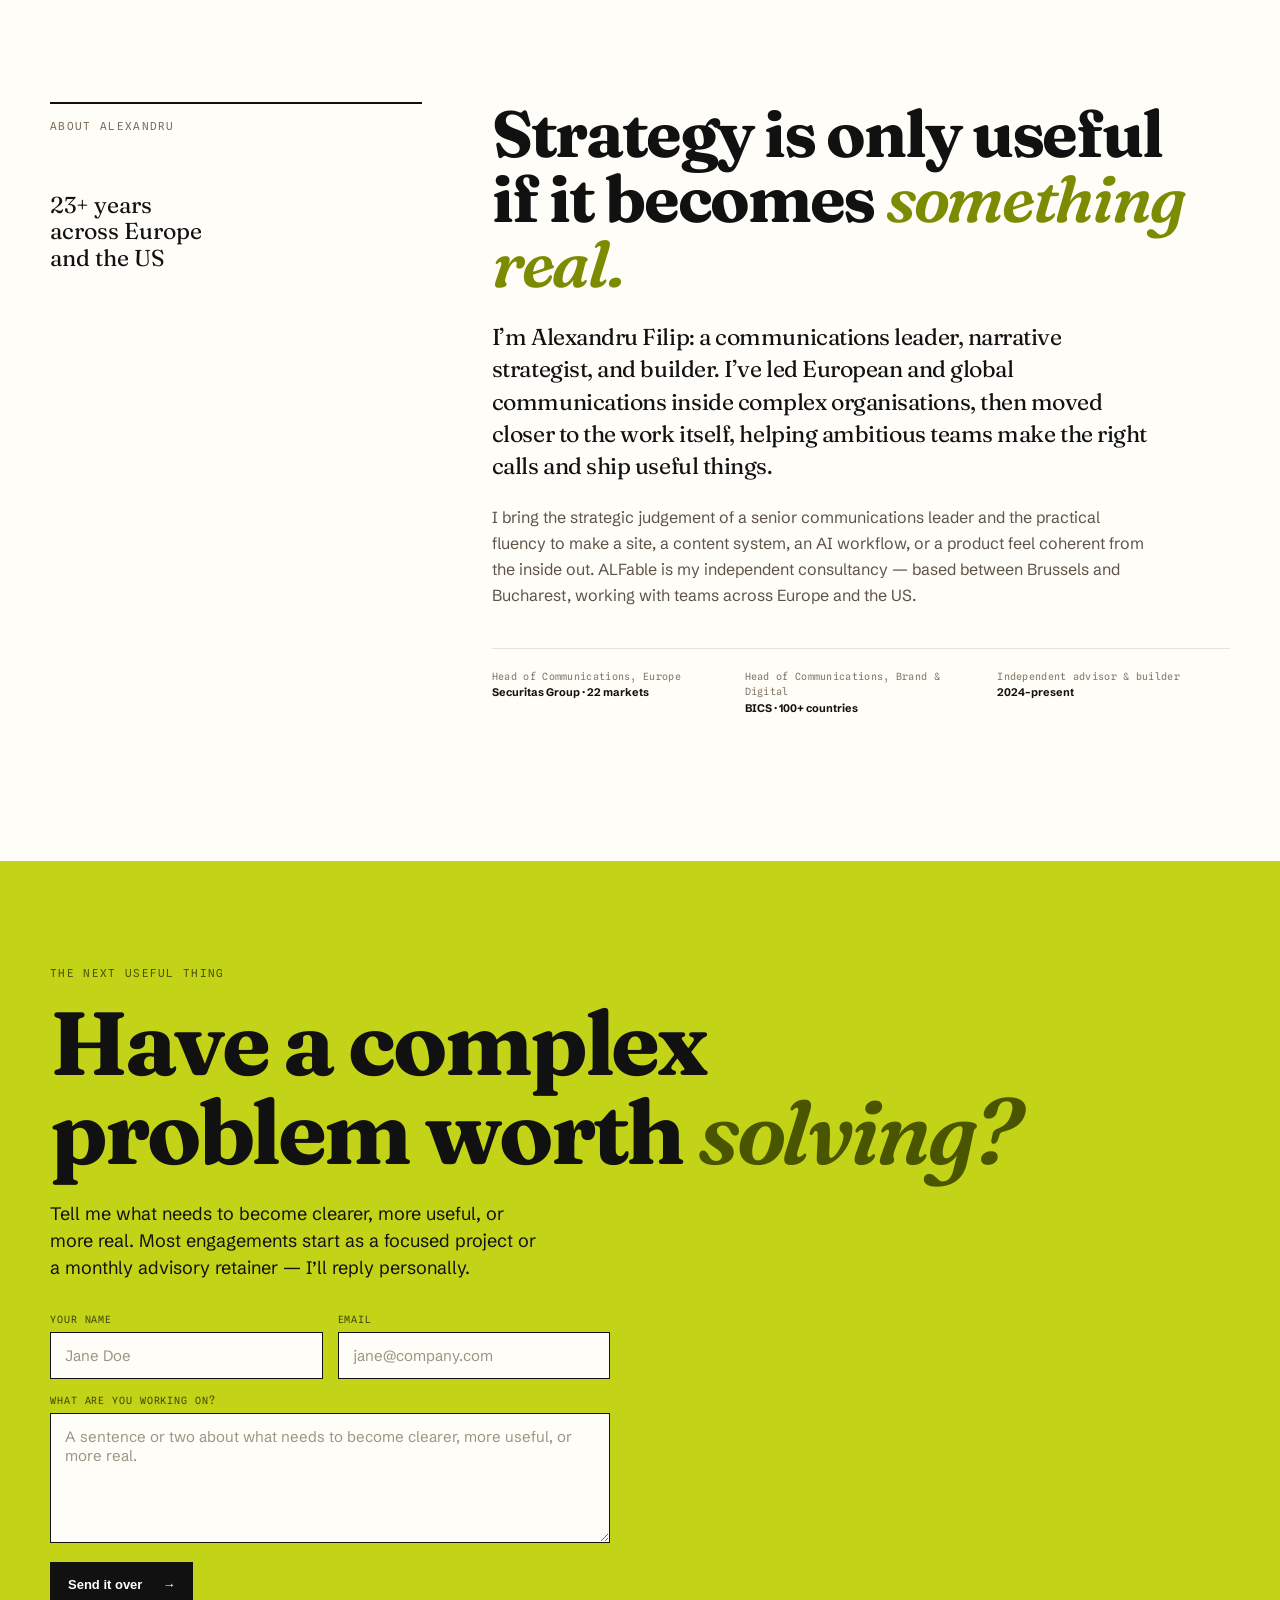
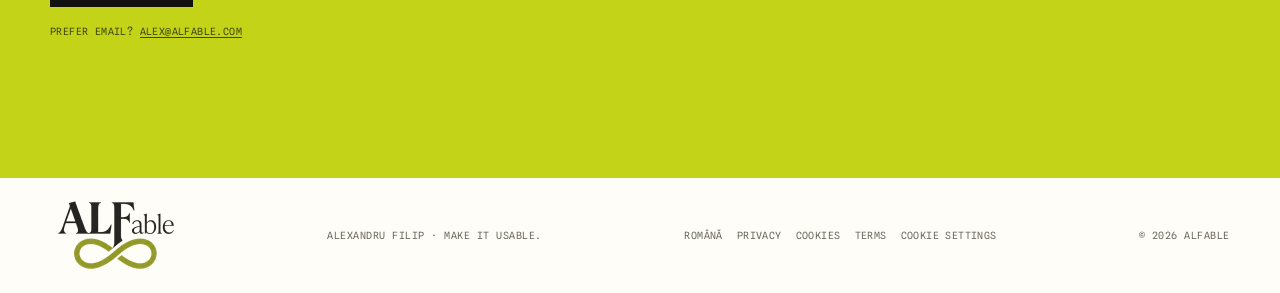
==== commit 4054ef66: "improvements" ====
--- a/index.html
+++ b/index.html
@@ -3,8 +3,8 @@
   <head>
     <meta charset="UTF-8" />
     <meta name="viewport" content="width=device-width, initial-scale=1.0" />
-    <meta name="description" content="Founder-led strategy, AI, and product work by Alexandru Filip. Clear decisions and hands-on delivery for teams building something that has to work in the real world." />
-    <title>ALFable · Complexity, made usable.</title>
+    <meta name="description" content="The founder-led consultancy of Alexandru Filip — strategy, AI systems, and digital products. Clear decisions and hands-on delivery, from Brussels and Bucharest." />
+    <title>ALFable · Strategy, AI & Digital Product Consultancy</title>
     <link rel="canonical" href="https://www.alfable.com/" />
     <link rel="alternate" hreflang="en" href="https://www.alfable.com/" />
     <link rel="alternate" hreflang="ro" href="https://www.alfable.com/ro/" />
@@ -20,23 +20,23 @@
     <meta property="og:image:width" content="1200" />
     <meta property="og:image:height" content="630" />
     <meta property="og:image:alt" content="ALFable. Complexity, made usable. Alexandru Filip, founder." />
-    <meta property="og:locale" content="en" />
+    <meta property="og:locale" content="en_US" />
     <meta name="twitter:card" content="summary_large_image" />
     <meta name="twitter:title" content="ALFable · Complexity, made usable." />
     <meta name="twitter:description" content="Founder-led strategy, AI, and product work by Alexandru Filip. Clear decisions and hands-on delivery for teams building something that has to work." />
     <meta name="twitter:image" content="https://www.alfable.com/og-image.jpg" />
 
-    <link rel="icon" href="favicon.svg" type="image/svg+xml" />
-    <link rel="icon" href="Logo%201.png" type="image/png" sizes="any" />
-    <link rel="apple-touch-icon" href="Logo%201.png" />
+    <link rel="icon" href="favicon.svg?v=3" type="image/svg+xml" />
+    <link rel="apple-touch-icon" href="apple-touch-icon.png" />
     <link rel="preload" href="fonts/fraunces-wght-normal.woff2" as="font" type="font/woff2" crossorigin />
+    <link rel="preload" href="fonts/fraunces-wght-italic.woff2" as="font" type="font/woff2" crossorigin />
     <link rel="preload" href="fonts/schibsted-grotesk-wght-normal.woff2" as="font" type="font/woff2" crossorigin />
     <link rel="stylesheet" href="styles.css" />
     <script async src="https://www.googletagmanager.com/gtag/js?id=G-M775PK8CJ2" data-google-analytics></script>
     <script>
       window.dataLayer = window.dataLayer || [];
       function gtag(){dataLayer.push(arguments);}
-      gtag('consent', 'default', { analytics_storage: 'denied' });
+      gtag('consent', 'default', { ad_storage: 'denied', ad_user_data: 'denied', ad_personalization: 'denied', analytics_storage: 'denied' });
       gtag('js', new Date());
       gtag('config', 'G-M775PK8CJ2');
     </script>
@@ -45,10 +45,11 @@
         "@context": "https://schema.org",
         "@type": "ProfessionalService",
         "name": "ALFable",
-        "description": "Founder-led strategy, AI, and product practice. Alexandru Filip helps teams make clear decisions and build useful things.",
+        "description": "Founder-led strategy, AI, and digital product consultancy. Alexandru Filip helps teams make clear decisions and build useful things.",
         "url": "https://www.alfable.com/",
         "email": "alex@alfable.com",
         "image": "https://www.alfable.com/og-image.jpg",
+        "logo": "https://www.alfable.com/apple-touch-icon.png",
         "areaServed": ["Europe", "United States"],
         "founder": { "@type": "Person", "name": "Alexandru Filip", "jobTitle": "Founder" },
         "knowsAbout": ["Strategy", "Communications", "AI systems", "Automation", "Web and app development", "Brand", "Content", "Marketing"]
@@ -58,7 +59,7 @@
   <body>
     <div class="page-shell">
       <header class="site-header wrap">
-        <a class="brand-logo" href="#top" aria-label="ALFable home"><img src="Logo%202.png" alt="ALFable" /></a>
+        <a class="brand-logo" href="#top" aria-label="ALFable home"><img src="logo.png" alt="ALFable" width="270" height="168" /></a>
         <nav aria-label="Primary navigation">
           <a href="#what-i-do">What I do</a>
           <a href="#work">Selected work</a>
@@ -71,7 +72,7 @@
       <main id="top">
         <section class="hero wrap">
           <div class="hero-copy reveal">
-            <p class="eyebrow">Founder-led strategy &amp; product practice</p>
+            <p class="eyebrow">Founder-led strategy &amp; product consultancy</p>
             <h1>Complexity,<br /><em>made usable.</em></h1>
             <p class="hero-intro">Clear thinking, then the delivery to match. For people building something that has to work in the real world.</p>
             <div class="hero-actions">
@@ -81,7 +82,7 @@
           </div>
           <div class="portrait-wrap reveal delay-1">
             <div class="portrait-label">Alexandru Filip<br /><span>Founder · Brussels / Bucharest</span></div>
-            <img src="alex-filip.webp" width="1024" height="1024" alt="Alexandru Filip, founder of ALFable" />
+            <img src="alex-filip.webp" width="1024" height="1024" fetchpriority="high" alt="Alexandru Filip, founder of ALFable" />
             <div class="portrait-mark" aria-hidden="true">AF.</div>
           </div>
           <div class="hero-foot reveal delay-2">
@@ -93,7 +94,7 @@
         <section class="statement-band">
           <div class="wrap statement-grid">
             <p class="eyebrow">The promise</p>
-            <p>Not advice that evaporates into a deck. The clear call, and the hands to make it real.</p>
+            <p>Not advice that evaporates into a deck. The decisive call, and the hands to make it real.</p>
           </div>
         </section>
 
@@ -142,12 +143,12 @@
               <a class="work-card eww" href="https://apps.apple.com/us/app/eww-niverse/id6773809027" target="_blank" rel="noreferrer">
                 <div class="card-top"><span>02</span><span>Web &amp; mobile app ↗</span></div>
                 <div class="orbit" aria-hidden="true"><i></i><i></i><i></i></div>
-                <div class="card-bottom"><h3>EWWniverse</h3><p>A universe designed to make an original world feel discoverable, coherent, and alive.</p></div>
+                <div class="card-bottom"><h3>A universe built to feel discoverable and alive.</h3><p>EWWniverse — an original world, designed as a place you can actually explore.</p></div>
               </a>
               <a class="work-card slime" href="https://apps.apple.com/us/app/slime-or-bye/id6780097924" target="_blank" rel="noreferrer">
-                <div class="card-top"><span>03</span><span>Mobile app · available now ↗</span></div>
+                <div class="card-top"><span>03</span><span>Mobile app ↗</span></div>
                 <div class="slime-type">SLIME<br /><span>or BYE</span></div>
-                <div class="card-bottom"><h3>A mobile experience with a mood of its own.</h3><p>Available now on the App Store.</p></div>
+                <div class="card-bottom"><h3>A mobile experience with a mood of its own.</h3><p>Out now on the App Store.</p></div>
               </a>
               <a class="work-card atelier" href="https://lidia-atelier.ro" target="_blank" rel="noreferrer">
                 <div class="card-top"><span>04</span><span>Website ↗</span></div>
@@ -172,7 +173,7 @@
           <div class="wrap">
             <div class="testimonials-heading">
               <p class="eyebrow">What people say</p>
-              <h2>Clear thinking leaves<br />a <em>mark.</em></h2>
+              <h2>Sharp thinking leaves<br />a <em>mark.</em></h2>
               <p>Selected, anonymised excerpts from LinkedIn recommendations.</p>
             </div>
             <div class="testimonial-grid">
@@ -200,8 +201,8 @@
           <div class="about-aside"><p class="eyebrow">About Alexandru</p><span>23+ years<br />across Europe<br />and the US</span></div>
           <div class="about-copy">
             <h2>Strategy is only useful<br />if it becomes <em>something real.</em></h2>
-            <p class="lead">I’m Alexandru Filip: a communications leader, narrative strategist, and builder. I’ve led European and global communications inside complex organisations, then moved closer to the work itself, helping ambitious teams make clear calls and ship useful things.</p>
-            <p>I bring the strategic judgement of a senior communications leader and the practical fluency to make a site, a content system, an AI workflow, or a product feel coherent from the inside out.</p>
+            <p class="lead">I’m Alexandru Filip: a communications leader, narrative strategist, and builder. I’ve led European and global communications inside complex organisations, then moved closer to the work itself, helping ambitious teams make the right calls and ship useful things.</p>
+            <p>I bring the strategic judgement of a senior communications leader and the practical fluency to make a site, a content system, an AI workflow, or a product feel coherent from the inside out. ALFable is my independent consultancy — based between Brussels and Bucharest, working with teams across Europe and the US.</p>
             <div class="credentials">
               <span>Head of Communications, Europe<br /><strong>Securitas Group · 22 markets</strong></span>
               <span>Head of Communications, Brand &amp; Digital<br /><strong>BICS · 100+ countries</strong></span>
@@ -214,21 +215,21 @@
           <div class="wrap contact-inner">
             <p class="eyebrow">The next useful thing</p>
             <h2>Have a complex<br />problem worth <em>solving?</em></h2>
-            <p>Tell me what needs to become clearer, more useful, or more real. I’ll reply personally.</p>
+            <p>Tell me what needs to become clearer, more useful, or more real. Most engagements start as a focused project or a monthly advisory retainer — I’ll reply personally.</p>
             <form class="contact-form" action="/api/contact" method="POST" data-contact-form>
               <div class="row">
                 <div class="field">
                   <label for="cf-name">Your name</label>
-                  <input id="cf-name" name="name" type="text" autocomplete="name" required placeholder="Jane Doe" />
+                  <input id="cf-name" name="name" type="text" autocomplete="name" required maxlength="100" placeholder="Jane Doe" />
                 </div>
                 <div class="field">
                   <label for="cf-email">Email</label>
-                  <input id="cf-email" name="email" type="email" autocomplete="email" required placeholder="jane@company.com" />
+                  <input id="cf-email" name="email" type="email" autocomplete="email" required maxlength="254" placeholder="jane@company.com" />
                 </div>
               </div>
               <div class="field">
                 <label for="cf-message">What are you working on?</label>
-                <textarea id="cf-message" name="message" required placeholder="A sentence or two about what needs to become clearer, more useful, or more real."></textarea>
+                <textarea id="cf-message" name="message" required maxlength="5000" placeholder="A sentence or two about what needs to become clearer, more useful, or more real."></textarea>
               </div>
               <div class="form-trap" aria-hidden="true">
                 <label for="cf-website">Website</label>
@@ -245,7 +246,7 @@
       </main>
 
       <footer class="site-footer wrap">
-        <a class="brand-logo" href="#top" aria-label="ALFable home"><img src="Logo%202.png" alt="ALFable" /></a>
+        <a class="brand-logo" href="#top" aria-label="ALFable home"><img src="logo.png" alt="ALFable" width="270" height="168" loading="lazy" /></a>
         <p>Alexandru Filip · Make it usable.</p>
         <div class="footer-links"><a href="ro/" lang="ro" hreflang="ro">Română</a><a href="privacy.html">Privacy</a><a href="cookies.html">Cookies</a><a href="terms.html">Terms</a><button type="button" data-cookie-settings>Cookie settings</button></div>
         <p>© <span id="year"></span> ALFable</p>
--- a/styles.css
+++ b/styles.css
@@ -1,9 +1,22 @@
+/* Fonts are split by unicode-range: the base "latin" file loads for everyone,
+   and "latin-ext" (which carries Romanian ă ș ț comma-below forms) downloads
+   only on pages that actually contain those characters — so English visitors
+   pay nothing for Romanian coverage. */
 @font-face {
   font-family: "Fraunces";
   font-style: normal;
   font-weight: 100 900;
   font-display: swap;
   src: url("fonts/fraunces-wght-normal.woff2") format("woff2");
+  unicode-range: U+0000-00FF,U+0131,U+0152-0153,U+02BB-02BC,U+02C6,U+02DA,U+02DC,U+0304,U+0308,U+0329,U+2000-206F,U+2074,U+20AC,U+2122,U+2191,U+2193,U+2212,U+2215,U+FEFF,U+FFFD;
+}
+@font-face {
+  font-family: "Fraunces";
+  font-style: normal;
+  font-weight: 100 900;
+  font-display: swap;
+  src: url("fonts/fraunces-ext-wght-normal.woff2") format("woff2");
+  unicode-range: U+0100-02BA,U+02BD-02C5,U+02C7-02CC,U+02CE-02D7,U+02DD-02FF,U+0304,U+0308,U+0329,U+1D00-1DBF,U+1E00-1E9F,U+1EF2-1EFF,U+2020,U+20A0-20AB,U+20AD-20C0,U+2113,U+2C60-2C7F,U+A720-A7FF;
 }
 @font-face {
   font-family: "Fraunces";
@@ -11,6 +24,15 @@
   font-weight: 100 900;
   font-display: swap;
   src: url("fonts/fraunces-wght-italic.woff2") format("woff2");
+  unicode-range: U+0000-00FF,U+0131,U+0152-0153,U+02BB-02BC,U+02C6,U+02DA,U+02DC,U+0304,U+0308,U+0329,U+2000-206F,U+2074,U+20AC,U+2122,U+2191,U+2193,U+2212,U+2215,U+FEFF,U+FFFD;
+}
+@font-face {
+  font-family: "Fraunces";
+  font-style: italic;
+  font-weight: 100 900;
+  font-display: swap;
+  src: url("fonts/fraunces-ext-wght-italic.woff2") format("woff2");
+  unicode-range: U+0100-02BA,U+02BD-02C5,U+02C7-02CC,U+02CE-02D7,U+02DD-02FF,U+0304,U+0308,U+0329,U+1D00-1DBF,U+1E00-1E9F,U+1EF2-1EFF,U+2020,U+20A0-20AB,U+20AD-20C0,U+2113,U+2C60-2C7F,U+A720-A7FF;
 }
 @font-face {
   font-family: "Schibsted Grotesk";
@@ -18,6 +40,15 @@
   font-weight: 400 900;
   font-display: swap;
   src: url("fonts/schibsted-grotesk-wght-normal.woff2") format("woff2");
+  unicode-range: U+0000-00FF,U+0131,U+0152-0153,U+02BB-02BC,U+02C6,U+02DA,U+02DC,U+0304,U+0308,U+0329,U+2000-206F,U+2074,U+20AC,U+2122,U+2191,U+2193,U+2212,U+2215,U+FEFF,U+FFFD;
+}
+@font-face {
+  font-family: "Schibsted Grotesk";
+  font-style: normal;
+  font-weight: 400 900;
+  font-display: swap;
+  src: url("fonts/schibsted-grotesk-ext-wght-normal.woff2") format("woff2");
+  unicode-range: U+0100-02BA,U+02BD-02C5,U+02C7-02CC,U+02CE-02D7,U+02DD-02FF,U+0304,U+0308,U+0329,U+1D00-1DBF,U+1E00-1E9F,U+1EF2-1EFF,U+2020,U+20A0-20AB,U+20AD-20C0,U+2113,U+2C60-2C7F,U+A720-A7FF;
 }
 @font-face {
   font-family: "Spline Sans Mono";
@@ -25,6 +56,15 @@
   font-weight: 400 700;
   font-display: swap;
   src: url("fonts/spline-sans-mono-wght-normal.woff2") format("woff2");
+  unicode-range: U+0000-00FF,U+0131,U+0152-0153,U+02BB-02BC,U+02C6,U+02DA,U+02DC,U+0304,U+0308,U+0329,U+2000-206F,U+2074,U+20AC,U+2122,U+2191,U+2193,U+2212,U+2215,U+FEFF,U+FFFD;
+}
+@font-face {
+  font-family: "Spline Sans Mono";
+  font-style: normal;
+  font-weight: 400 700;
+  font-display: swap;
+  src: url("fonts/spline-sans-mono-ext-wght-normal.woff2") format("woff2");
+  unicode-range: U+0100-02BA,U+02BD-02C5,U+02C7-02CC,U+02CE-02D7,U+02DD-02FF,U+0304,U+0308,U+0329,U+1D00-1DBF,U+1E00-1E9F,U+1EF2-1EFF,U+2020,U+20A0-20AB,U+20AD-20C0,U+2113,U+2C60-2C7F,U+A720-A7FF;
 }
 
 :root {
@@ -35,6 +75,7 @@
   --slate: #66665d;
   --pear: #c3d318;
   --olive: #7c8b00;
+  --olive-deep: #4a5500; /* ≥4.5:1 on pear; --olive is only 2.3:1 there */
   --pear-highlight: #e9f15a;
   --mono: "Spline Sans Mono", ui-monospace, "Courier New", monospace;
   --sans: "Schibsted Grotesk", -apple-system, BlinkMacSystemFont, "Segoe UI", sans-serif;
@@ -49,7 +90,7 @@
 .button:focus-visible, .header-cta:focus-visible { outline-color: var(--pear); }
 .contact :focus-visible, .featured-quote :focus-visible { outline-color: var(--ink); }
 .wrap { width: min(1180px, calc(100% - 64px)); margin-inline: auto; }
-.eyebrow { margin: 0; color: #8b7e6e; font-family: var(--mono); font-size: 11px; letter-spacing: .12em; line-height: 1.4; text-transform: uppercase; }
+.eyebrow { margin: 0; color: #7a6c5c; font-family: var(--mono); font-size: 11px; letter-spacing: .12em; line-height: 1.4; text-transform: uppercase; }
 .brand-logo { display: inline-flex; width: 135px; }
 .brand-logo img { display: block; height: auto; width: 100%; }
 .site-header { align-items: center; display: grid; grid-template-columns: 1fr auto 1fr; min-height: 88px; }
@@ -165,7 +206,7 @@
 
 .contact { background: var(--pear); color: var(--black); }
 .contact-inner { padding: 105px 0 112px; }
-.contact .eyebrow { color: var(--olive); }
+.contact .eyebrow, .contact h2 em { color: var(--olive-deep); }
 .contact h2 { font-size: clamp(54px, 7vw, 96px); margin: 18px 0 23px; }
 .contact-inner > p:not(.eyebrow) { font-size: 18px; line-height: 1.5; margin-bottom: 32px; max-width: 500px; }
 .contact-form { display: grid; gap: 15px; max-width: 560px; }
@@ -187,7 +228,7 @@
 .footer-links { display: flex; gap: 14px; }
 .footer-links a, .footer-links button { background: transparent; border: 0; color: #6a6a60; cursor: pointer; font-family: var(--mono); font-size: 10px; letter-spacing: .04em; padding: 0; text-transform: uppercase; }
 .footer-links a:hover, .footer-links button:hover { color: var(--olive); }
-.cookie-banner { align-items: end; background: var(--black); bottom: 18px; box-shadow: 0 16px 45px rgba(0,0,0,.28); color: var(--paper); display: none; gap: 32px; justify-content: space-between; left: 18px; max-width: 620px; padding: 22px; position: fixed; right: 18px; z-index: 20; }
+.cookie-banner { align-items: end; background: var(--black); bottom: 18px; box-shadow: 0 16px 45px rgba(0,0,0,.28); color: var(--paper); display: none; gap: 32px; justify-content: space-between; left: auto; max-width: 620px; padding: 22px; position: fixed; right: 18px; z-index: 20; }
 .cookie-banner.is-visible { display: flex; }
 .cookie-banner .eyebrow { color: var(--pear); margin-bottom: 9px; }
 .cookie-banner p:not(.eyebrow) { color: #d0d0c4; font-size: 12px; line-height: 1.5; margin: 0; max-width: 360px; }
@@ -204,6 +245,6 @@
 @media (max-width: 800px) {
   .wrap { width: min(100% - 36px, 600px); }.site-header { grid-template-columns: 1fr auto; min-height: 76px; }.site-header nav { display: none; }.header-cta { font-size: 11px; }
   .hero { display: block; min-height: auto; padding: 64px 0 80px; }.hero-copy { padding-bottom: 48px; }.hero h1 { font-size: clamp(58px, 17vw, 92px); }html[lang="ro"] .hero h1 { font-size: clamp(44px, 12vw, 64px); }.portrait-wrap { min-height: 455px; }.hero-foot { bottom: 25px; left: 18px; width: calc(100% - 36px); }.hero-foot span:first-child { display: none; }
-  .statement-grid, .services, .work-heading, .about, .testimonials-heading { grid-template-columns: 1fr; }.statement-grid { gap: 17px; padding: 45px 0; }.services { gap: 44px; padding: 82px 0; }.work-section { padding: 78px 0; }.work-heading { gap: 13px; margin-bottom: 35px; }.work-card { grid-column: span 12; min-height: 330px; }.more-card { min-height: 220px; }.testimonials { padding: 80px 0; }.testimonials-heading { gap: 16px; margin-bottom: 34px; }.testimonials-heading > p:last-child { margin: 0; }.testimonial-grid { grid-template-columns: 1fr; }.testimonial, .featured-quote { min-height: 280px; }.about { gap: 36px; padding: 88px 0; }.about-aside span { margin-top: 24px; }.credentials { grid-template-columns: 1fr; }.contact-inner { padding: 78px 0; }.contact-form .row { grid-template-columns: 1fr; }.site-footer { align-items: flex-start; flex-direction: column; gap: 12px; padding: 30px 0; }.site-footer p { margin: 0; }.footer-links { flex-wrap: wrap; row-gap: 8px; width: 100%; }.cookie-banner { align-items: flex-start; flex-direction: column; gap: 16px; }.cookie-actions { display: grid; grid-template-columns: repeat(2, minmax(0, 1fr)); width: 100%; }.cookie-actions button { min-width: 0; white-space: normal; }
+  .statement-grid, .services, .work-heading, .about, .testimonials-heading { grid-template-columns: 1fr; }.statement-grid { gap: 17px; padding: 45px 0; }.services { gap: 44px; padding: 82px 0; }.work-section { padding: 78px 0; }.work-heading { gap: 13px; margin-bottom: 35px; }.work-card { grid-column: span 12; min-height: 330px; }.more-card { min-height: 220px; }.testimonials { padding: 80px 0; }.testimonials-heading { gap: 16px; margin-bottom: 34px; }.testimonials-heading > p:last-child { margin: 0; }.testimonial-grid { grid-template-columns: 1fr; }.testimonial, .featured-quote { min-height: 280px; }.about { gap: 36px; padding: 88px 0; }.about-aside span { margin-top: 24px; }.credentials { grid-template-columns: 1fr; }.contact-inner { padding: 78px 0; }.contact-form .row { grid-template-columns: 1fr; }.site-footer { align-items: flex-start; flex-direction: column; gap: 12px; padding: 30px 0; }.site-footer p { margin: 0; }.footer-links { flex-wrap: wrap; row-gap: 8px; width: 100%; }.cookie-banner { align-items: flex-start; flex-direction: column; gap: 16px; left: 18px; }.cookie-actions { display: grid; grid-template-columns: repeat(2, minmax(0, 1fr)); width: 100%; }.cookie-actions button { min-width: 0; white-space: normal; }
 }
 @media (max-width: 430px) { .hero h1 { font-size: clamp(50px, 15.5vw, 67px); }.hero-actions { align-items: flex-start; flex-direction: column; gap: 20px; }.service-item { gap: 12px; grid-template-columns: 35px 1fr; }.service-arrow { display: none; }.service-item h3 { font-size: 25px; }.work-card { min-height: 310px; }.card-top { gap: 10px; }.card-top span:last-child { text-align: right; }.header-cta { font-size: 10px; } }
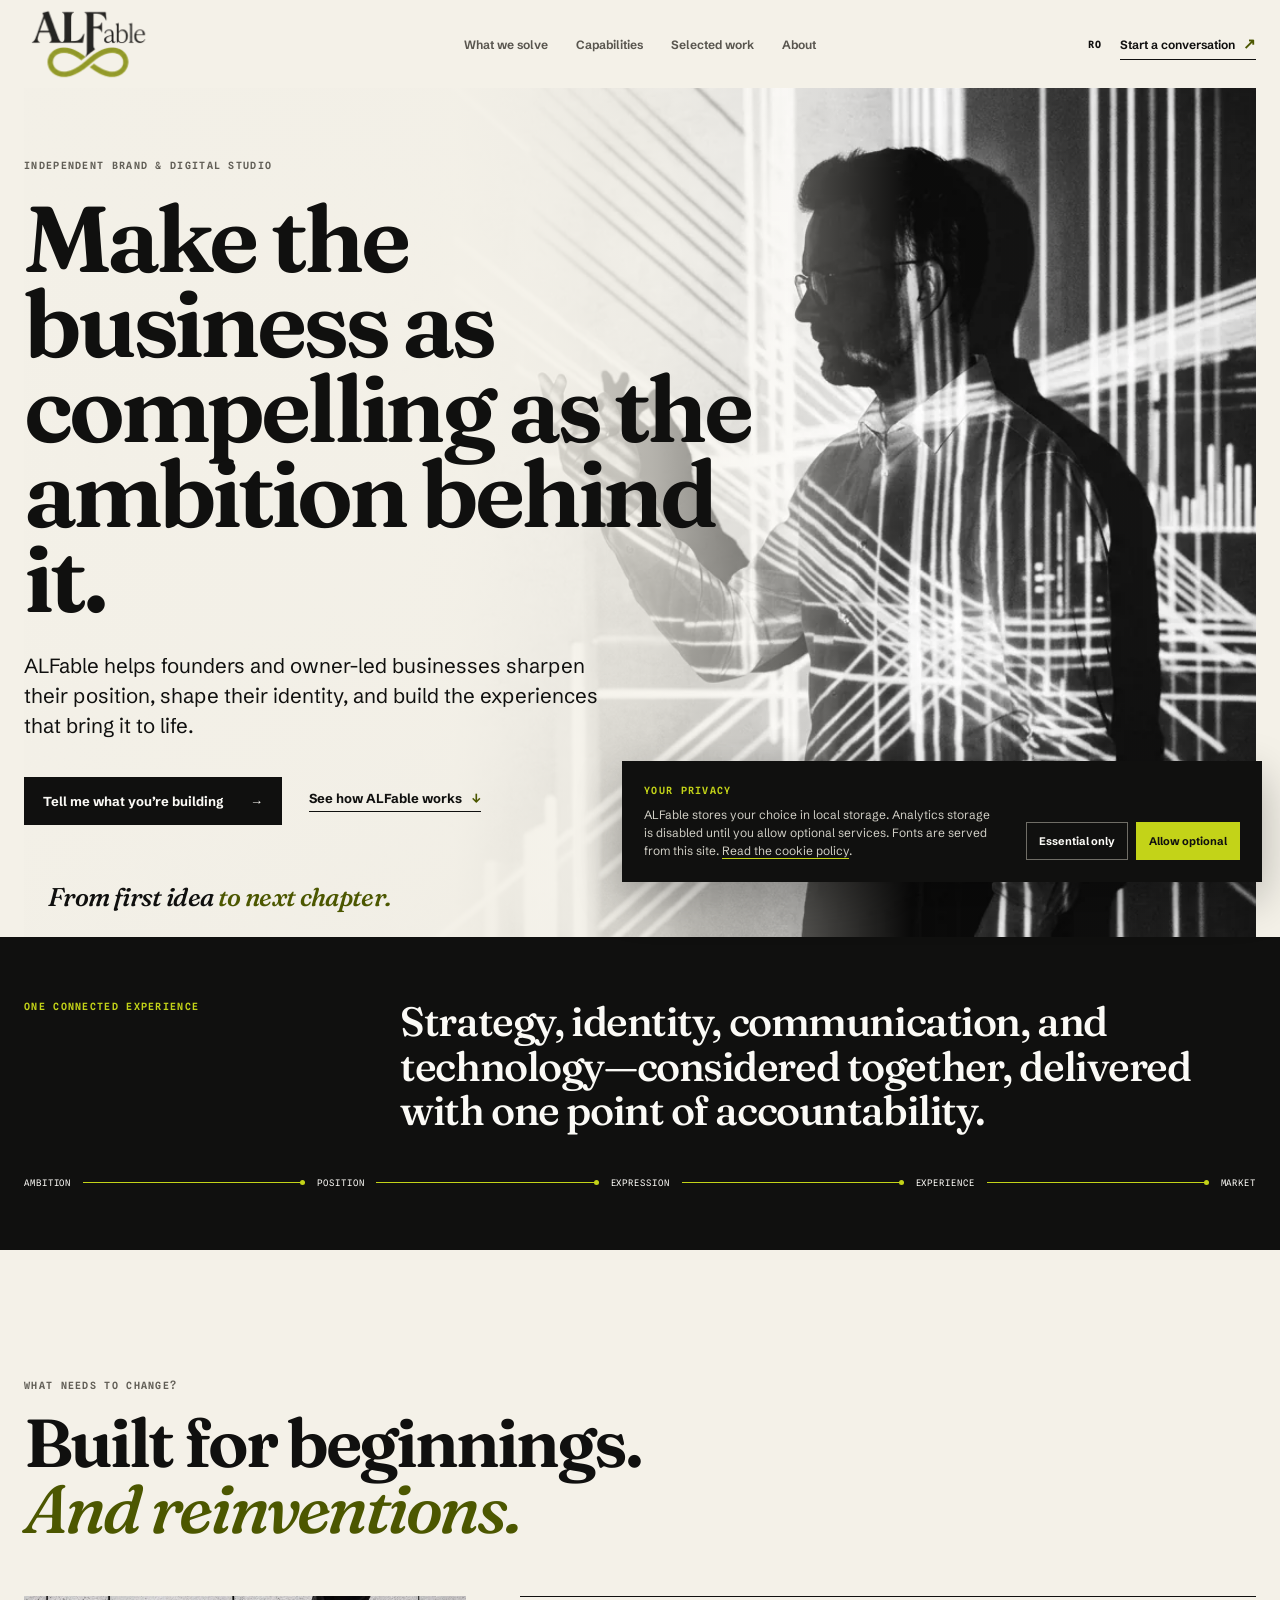
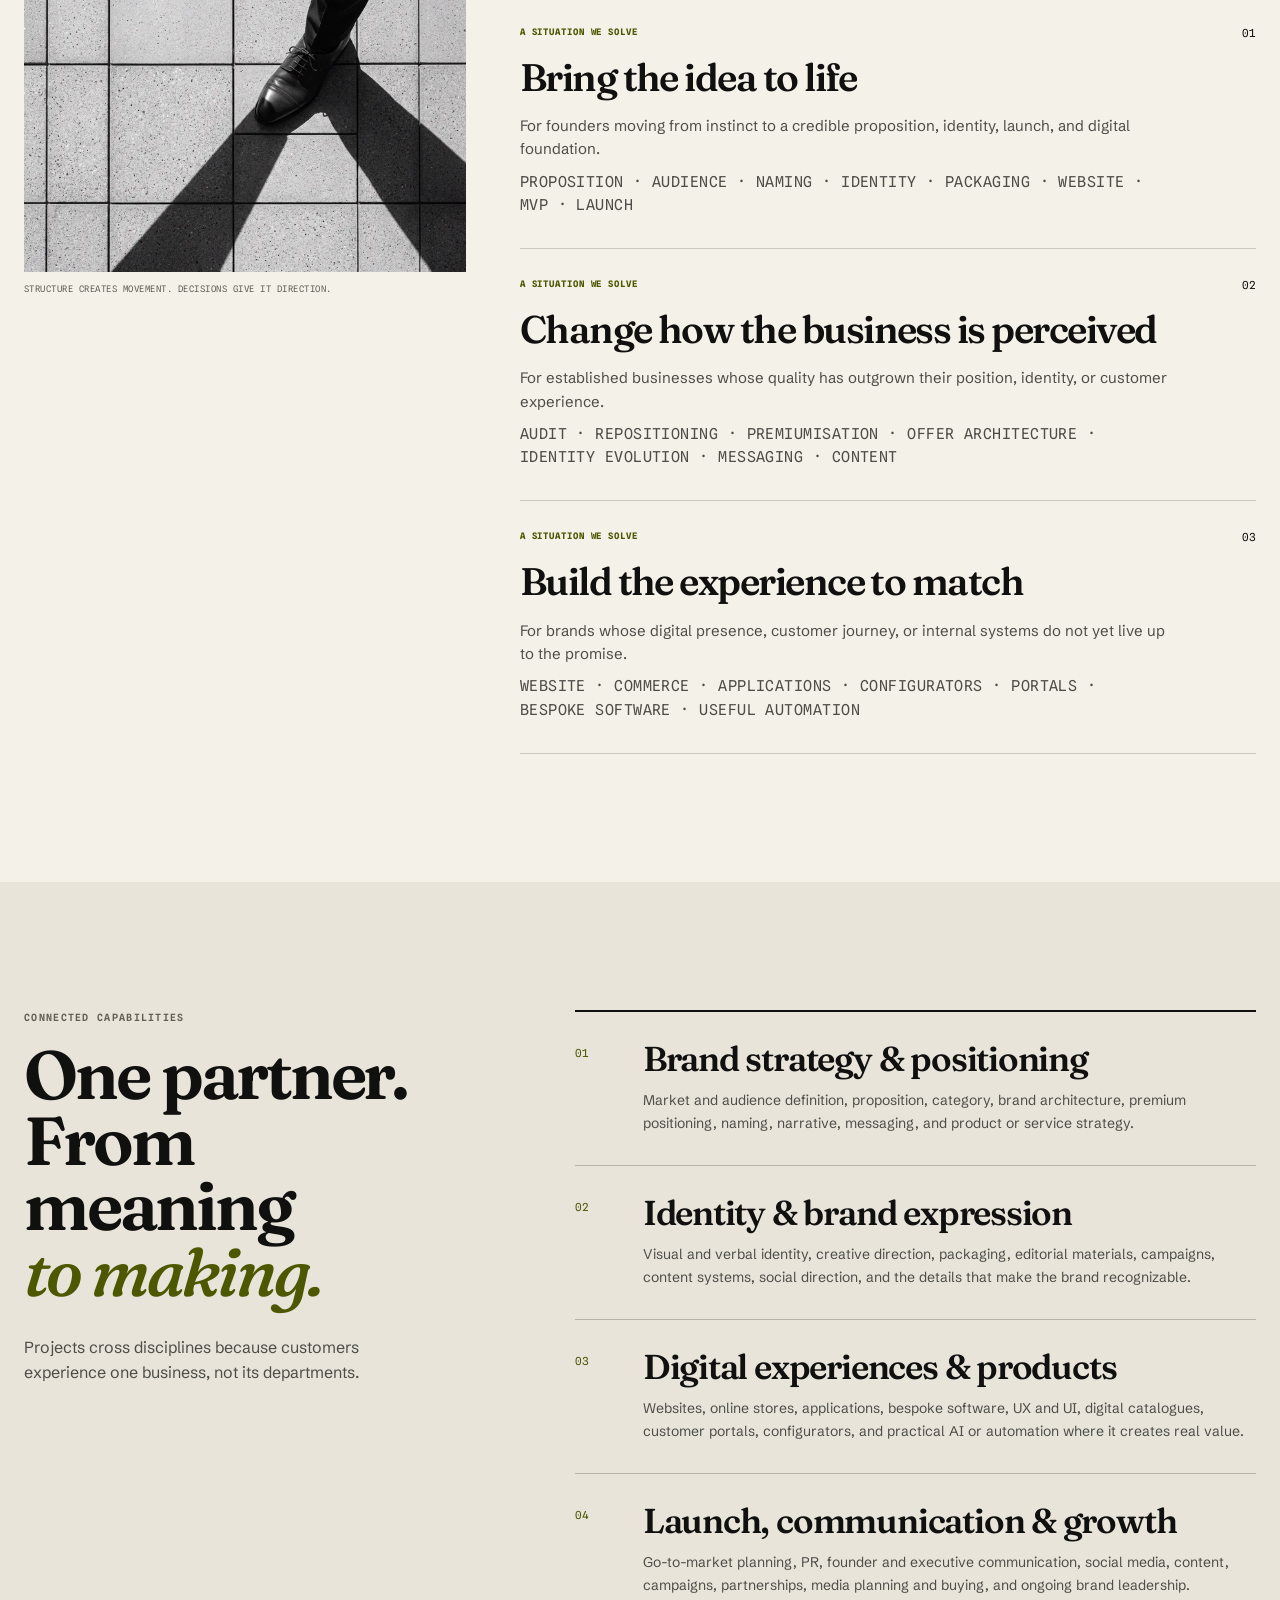
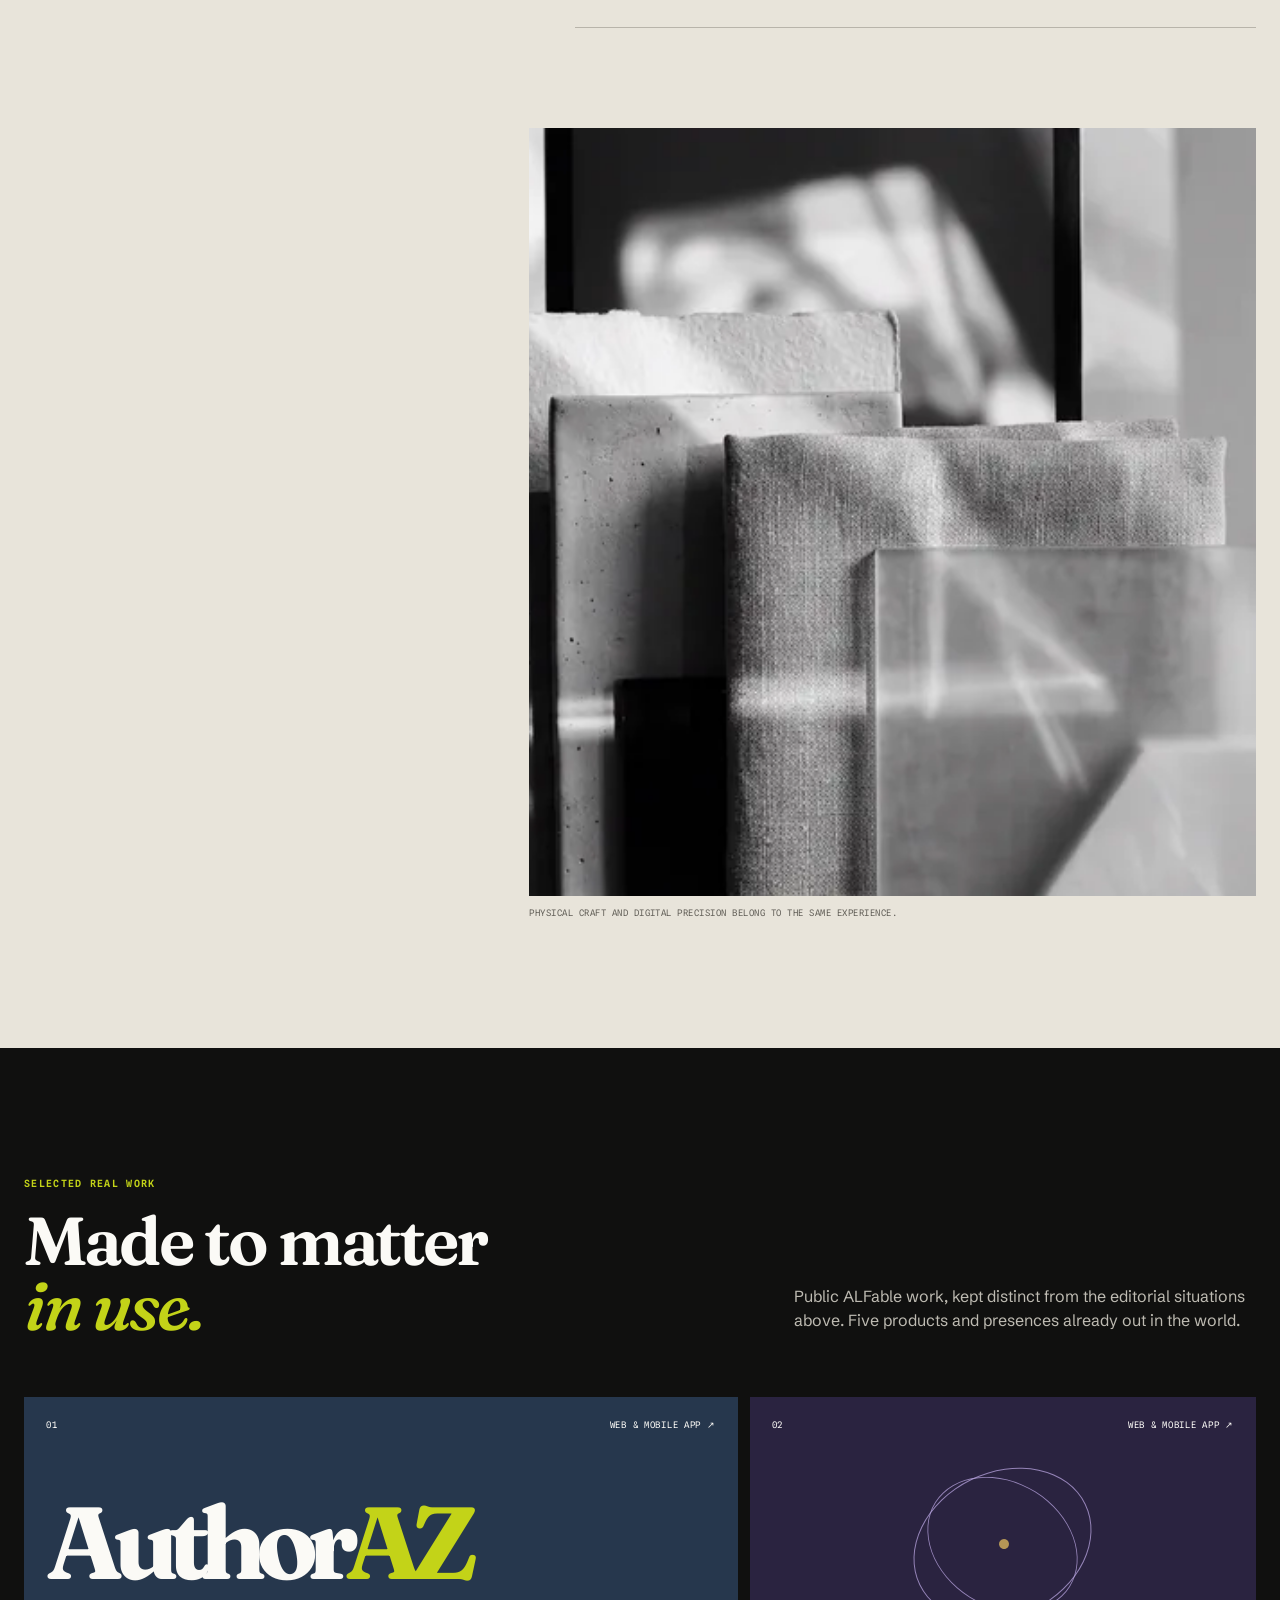
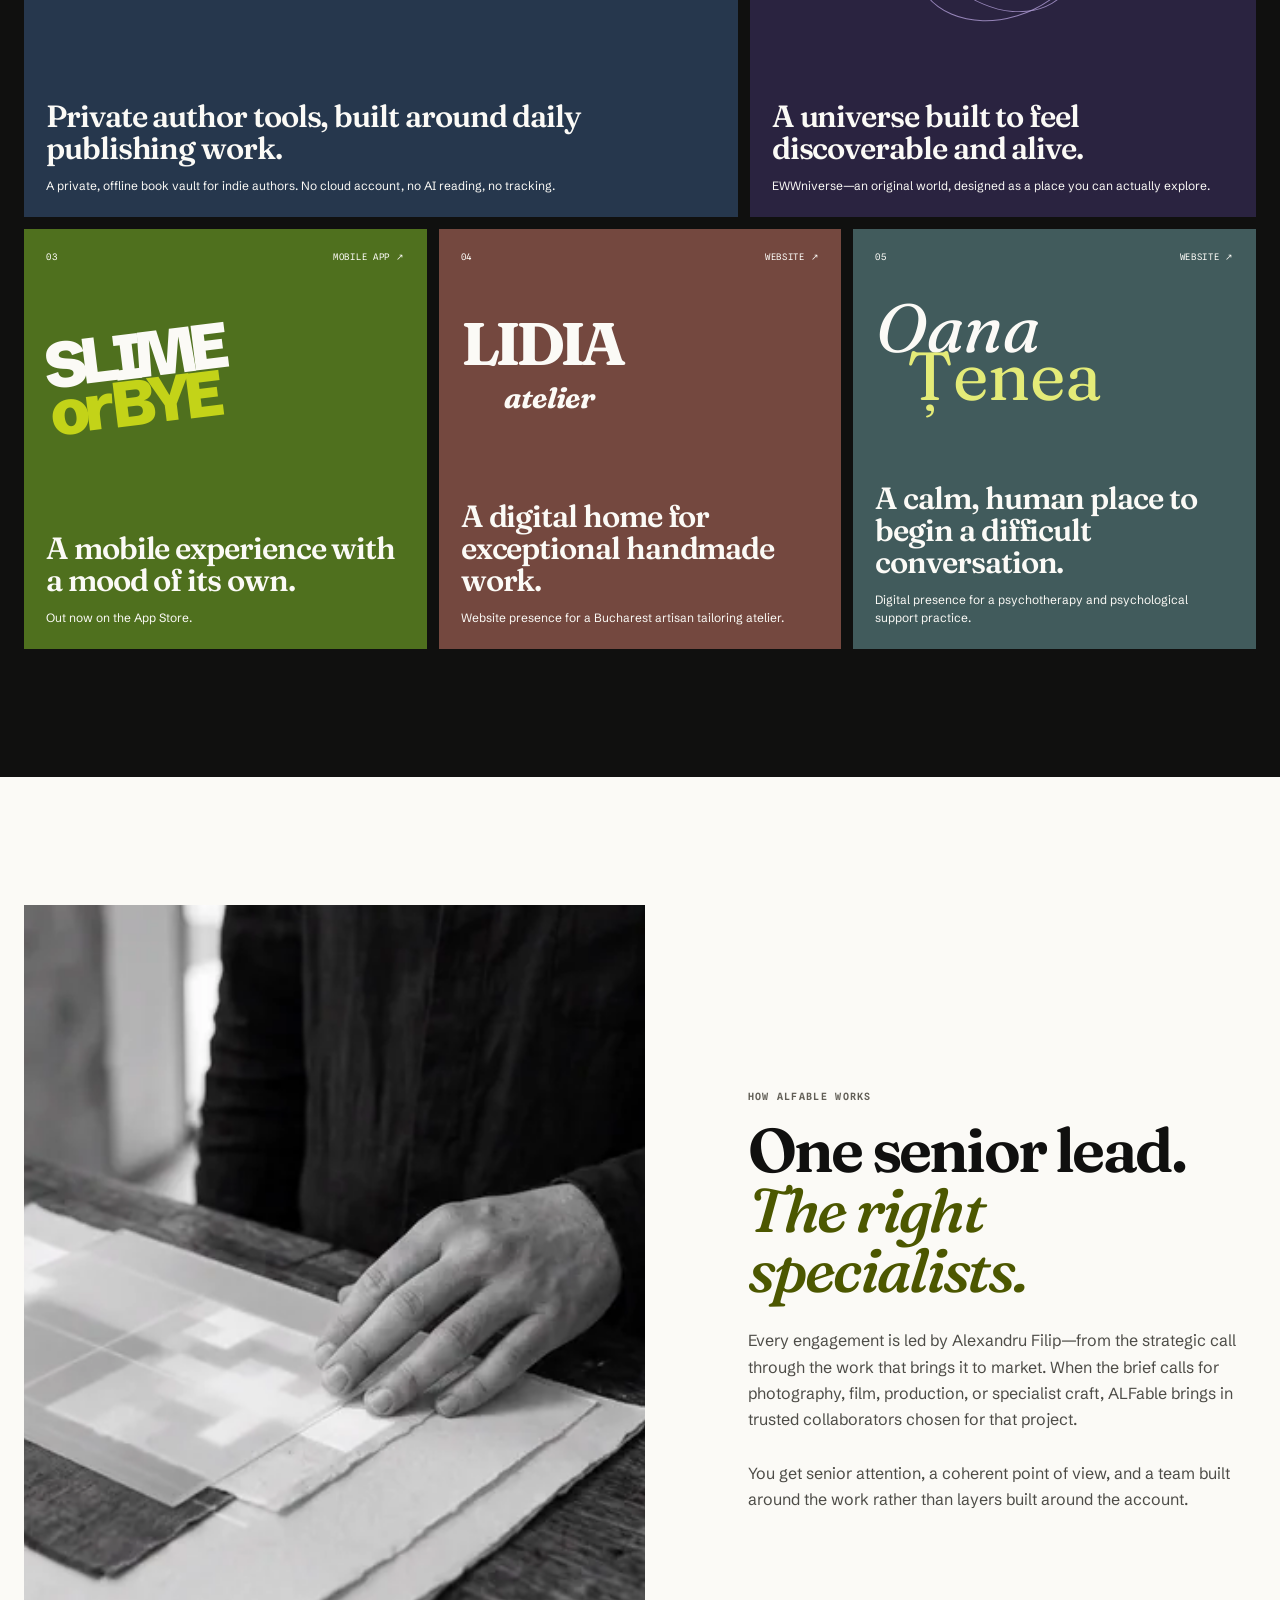
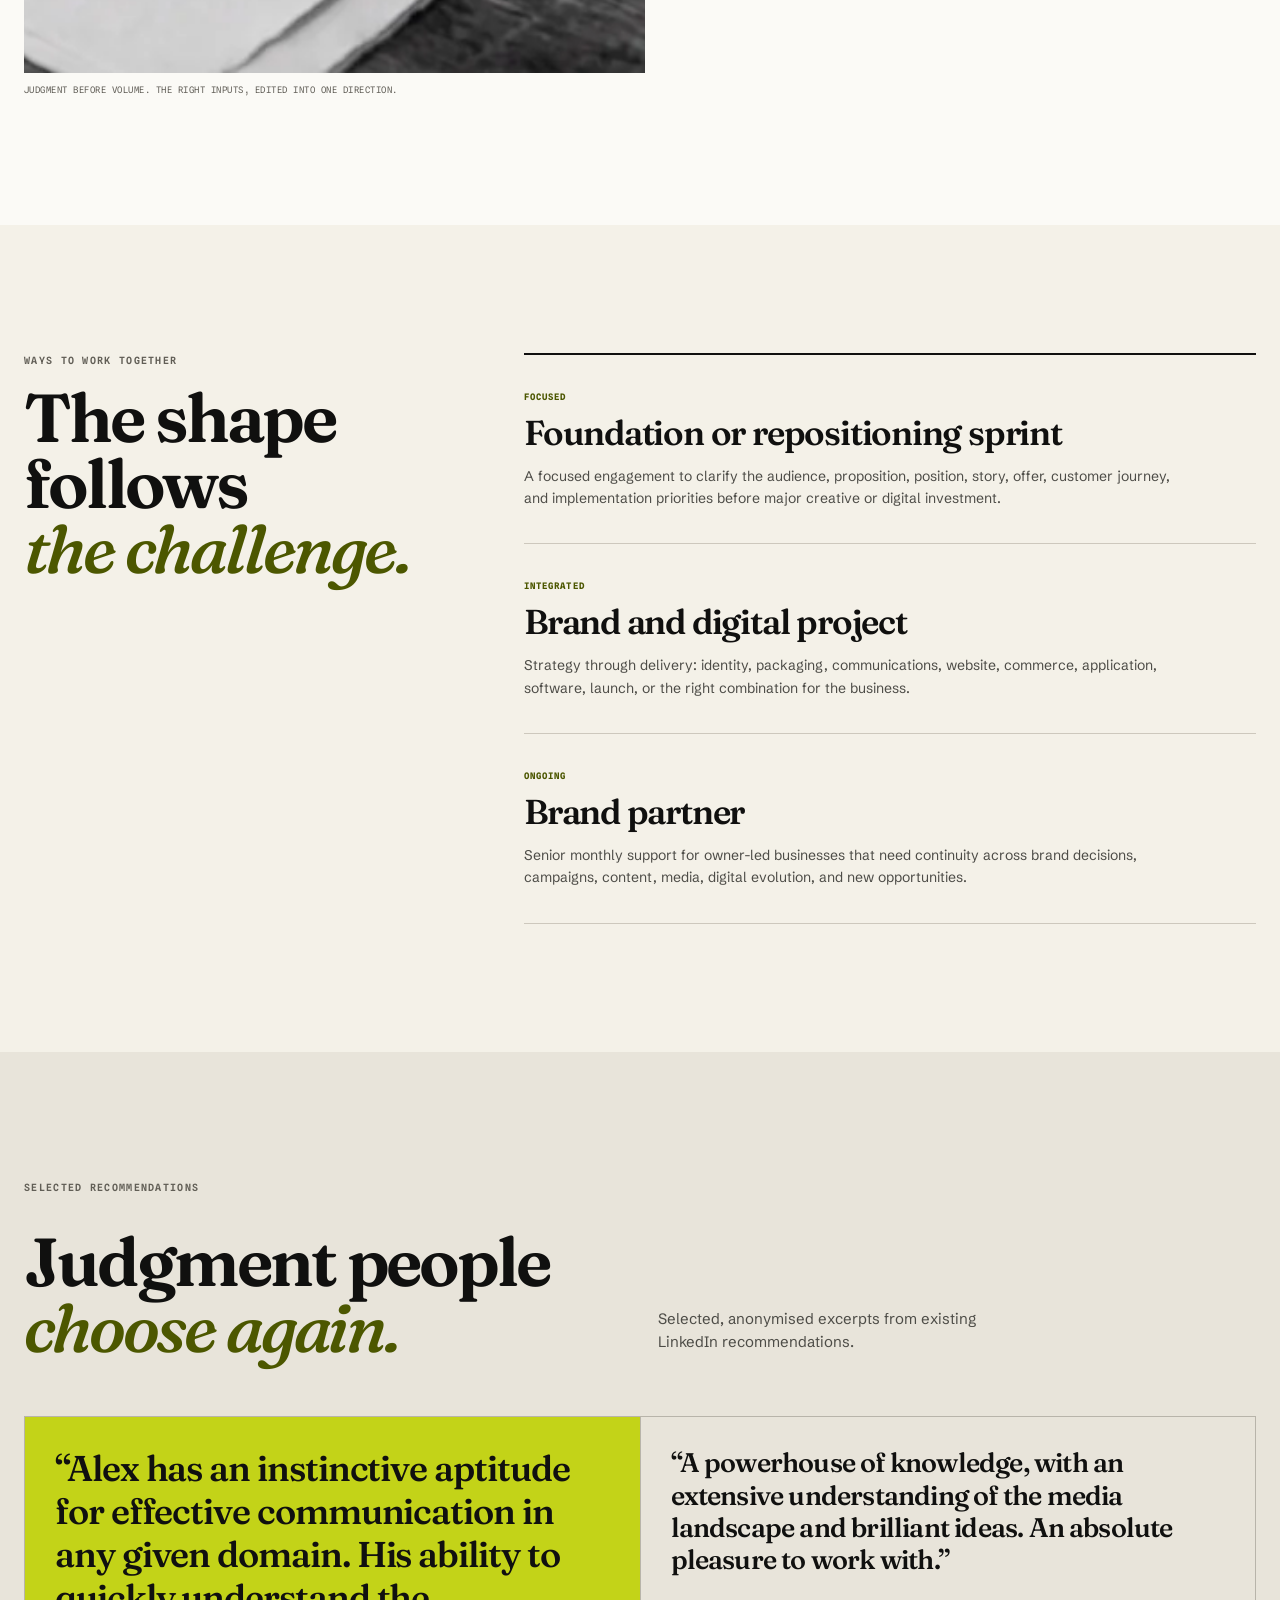
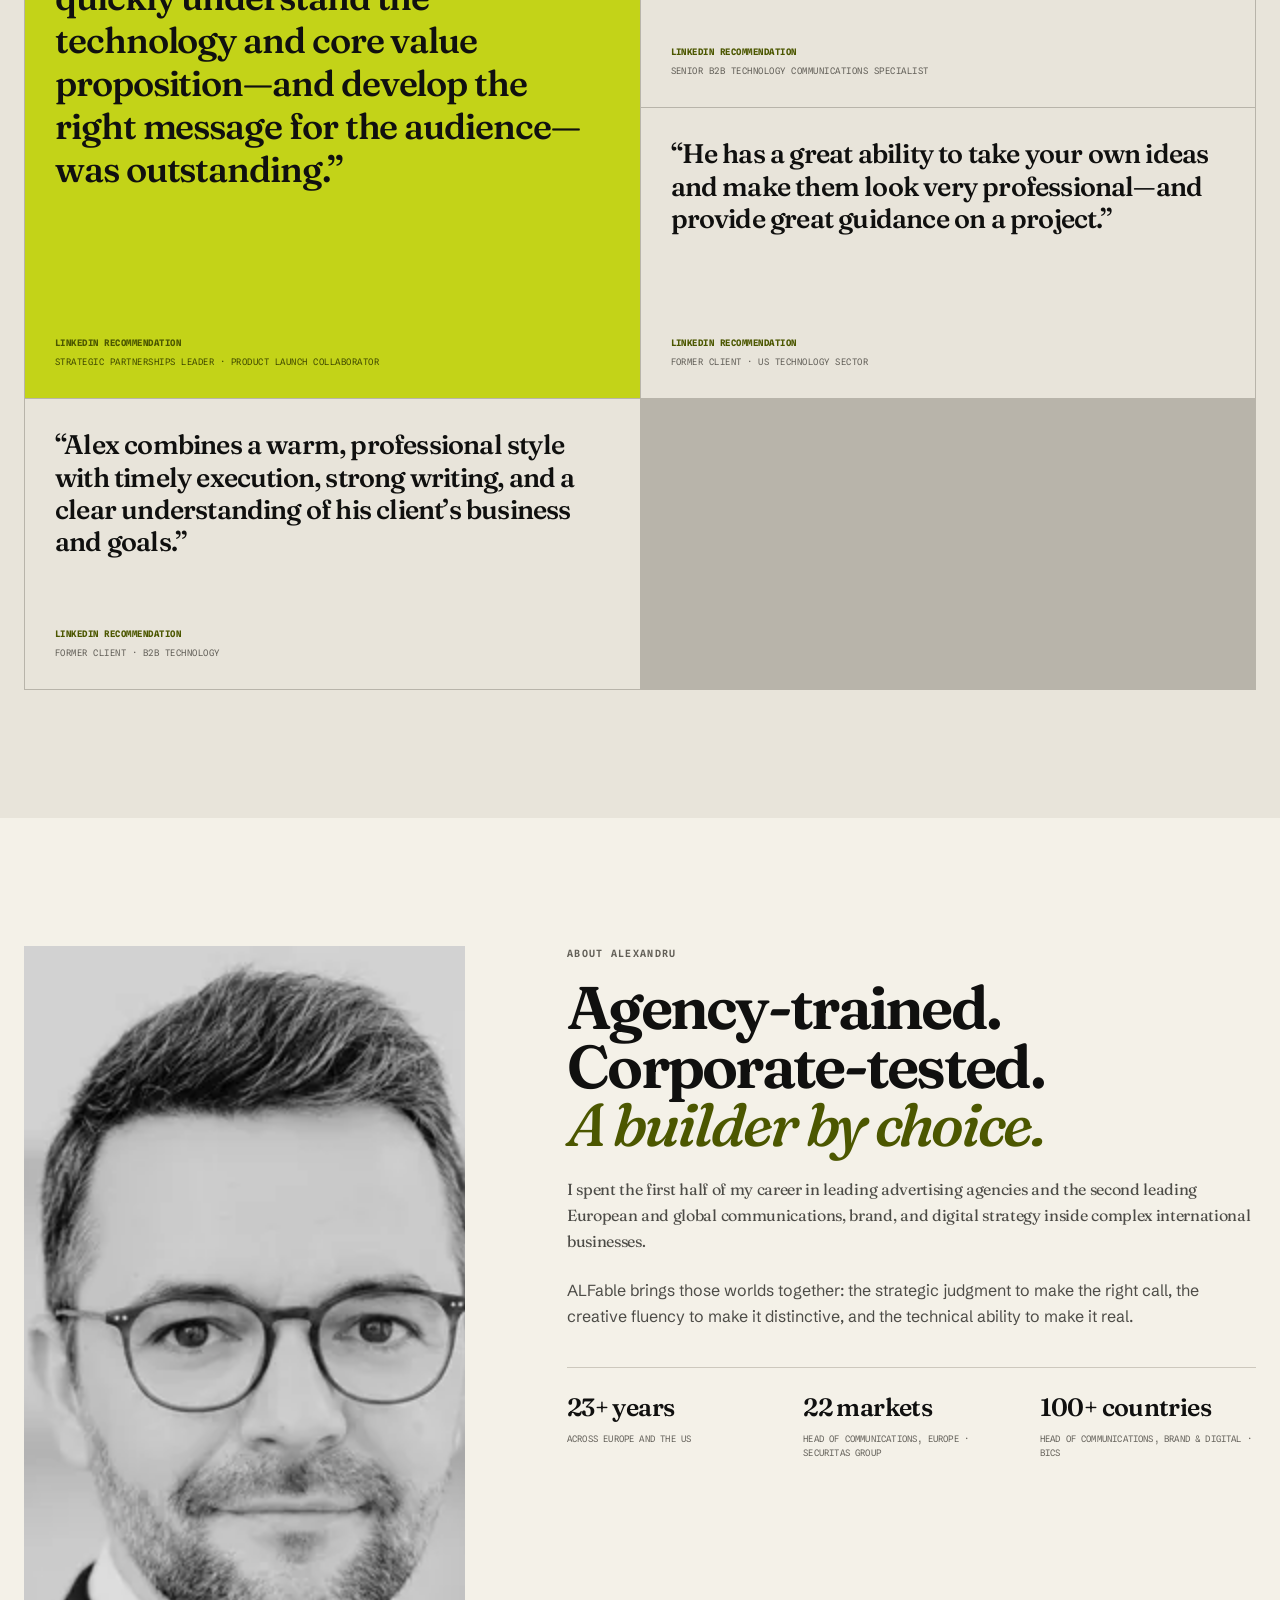
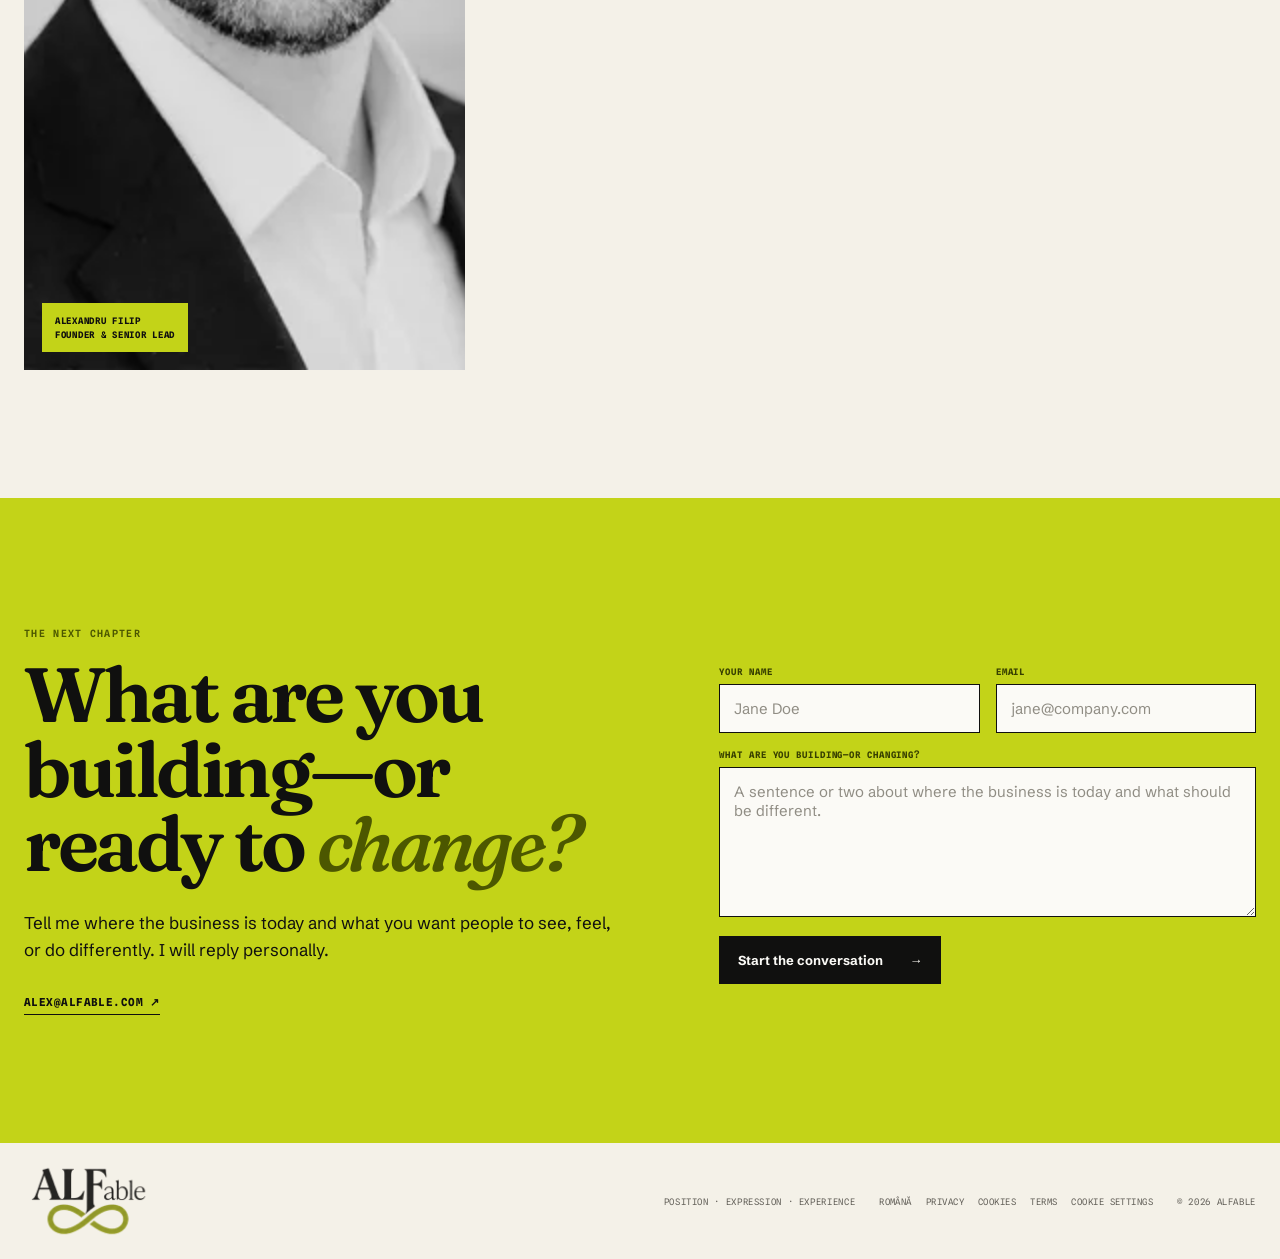
==== commit 4af1c4f4: "NEW VERSION" ====
--- a/index.html
+++ b/index.html
@@ -1,58 +1,51 @@
-<!doctype html>
+<!DOCTYPE html>
 <html lang="en">
   <head>
     <meta charset="UTF-8" />
     <meta name="viewport" content="width=device-width, initial-scale=1.0" />
-    <meta name="description" content="The founder-led consultancy of Alexandru Filip — strategy, AI systems, and digital products. Clear decisions and hands-on delivery, from Brussels and Bucharest." />
-    <title>ALFable · Strategy, AI & Digital Product Consultancy</title>
+    <meta name="description" content="An independent brand and digital studio helping founders and owner-led businesses sharpen their position, shape their identity, and build the experiences that bring it to life." />
+    <title>ALFable · Brand Strategy, Identity &amp; Digital Experiences</title>
     <link rel="canonical" href="https://www.alfable.com/" />
     <link rel="alternate" hreflang="en" href="https://www.alfable.com/" />
     <link rel="alternate" hreflang="ro" href="https://www.alfable.com/ro/" />
     <link rel="alternate" hreflang="x-default" href="https://www.alfable.com/" />
-    <meta name="theme-color" content="#fffdf7" />
+    <meta name="theme-color" content="#f4f1e8" />
 
     <meta property="og:type" content="website" />
     <meta property="og:site_name" content="ALFable" />
     <meta property="og:url" content="https://www.alfable.com/" />
-    <meta property="og:title" content="ALFable · Complexity, made usable." />
-    <meta property="og:description" content="Founder-led strategy, AI, and product work by Alexandru Filip. Clear decisions and hands-on delivery for teams building something that has to work." />
+    <meta property="og:title" content="ALFable · Brand Strategy, Identity &amp; Digital Experiences" />
+    <meta property="og:description" content="An independent brand and digital studio for founders creating what is next and owner-led businesses ready for their next chapter." />
     <meta property="og:image" content="https://www.alfable.com/og-image.jpg" />
     <meta property="og:image:width" content="1200" />
     <meta property="og:image:height" content="630" />
-    <meta property="og:image:alt" content="ALFable. Complexity, made usable. Alexandru Filip, founder." />
+    <meta property="og:image:alt" content="ALFable, independent brand and digital studio." />
     <meta property="og:locale" content="en_US" />
+    <meta property="og:locale:alternate" content="ro_RO" />
     <meta name="twitter:card" content="summary_large_image" />
-    <meta name="twitter:title" content="ALFable · Complexity, made usable." />
-    <meta name="twitter:description" content="Founder-led strategy, AI, and product work by Alexandru Filip. Clear decisions and hands-on delivery for teams building something that has to work." />
+    <meta name="twitter:title" content="ALFable · Brand Strategy, Identity &amp; Digital Experiences" />
+    <meta name="twitter:description" content="Positioning, identity, communication, and digital experiences—considered together." />
     <meta name="twitter:image" content="https://www.alfable.com/og-image.jpg" />
 
     <link rel="icon" href="favicon.svg?v=3" type="image/svg+xml" />
     <link rel="apple-touch-icon" href="apple-touch-icon.png" />
     <link rel="preload" href="fonts/fraunces-wght-normal.woff2" as="font" type="font/woff2" crossorigin />
-    <link rel="preload" href="fonts/fraunces-wght-italic.woff2" as="font" type="font/woff2" crossorigin />
     <link rel="preload" href="fonts/schibsted-grotesk-wght-normal.woff2" as="font" type="font/woff2" crossorigin />
+    <link rel="preload" href="assets/repositioning/site/hero-1376.webp" as="image" type="image/webp" imagesrcset="assets/repositioning/site/hero-768.webp 768w, assets/repositioning/site/hero-1376.webp 1376w" imagesizes="(max-width: 760px) calc(100vw - 28px), calc(100vw - 48px)" />
     <link rel="stylesheet" href="styles.css" />
-    <script async src="https://www.googletagmanager.com/gtag/js?id=G-M775PK8CJ2" data-google-analytics></script>
-    <script>
-      window.dataLayer = window.dataLayer || [];
-      function gtag(){dataLayer.push(arguments);}
-      gtag('consent', 'default', { ad_storage: 'denied', ad_user_data: 'denied', ad_personalization: 'denied', analytics_storage: 'denied' });
-      gtag('js', new Date());
-      gtag('config', 'G-M775PK8CJ2');
-    </script>
     <script type="application/ld+json">
       {
         "@context": "https://schema.org",
         "@type": "ProfessionalService",
         "name": "ALFable",
-        "description": "Founder-led strategy, AI, and digital product consultancy. Alexandru Filip helps teams make clear decisions and build useful things.",
+        "description": "Independent brand and digital studio helping founders and owner-led businesses with positioning, identity, communication, digital experiences, and products.",
         "url": "https://www.alfable.com/",
         "email": "alex@alfable.com",
         "image": "https://www.alfable.com/og-image.jpg",
         "logo": "https://www.alfable.com/apple-touch-icon.png",
-        "areaServed": ["Europe", "United States"],
-        "founder": { "@type": "Person", "name": "Alexandru Filip", "jobTitle": "Founder" },
-        "knowsAbout": ["Strategy", "Communications", "AI systems", "Automation", "Web and app development", "Brand", "Content", "Marketing"]
+        "areaServed": ["Romania", "Europe", "United States"],
+        "founder": { "@type": "Person", "name": "Alexandru Filip", "jobTitle": "Founder and senior lead" },
+        "knowsAbout": ["Brand strategy", "Positioning", "Brand identity", "Communications", "Digital experiences", "Websites", "Applications", "Software", "Media planning"]
       }
     </script>
   </head>
@@ -60,185 +53,130 @@
     <div class="page-shell">
       <header class="site-header wrap">
         <a class="brand-logo" href="#top" aria-label="ALFable home"><img src="logo.png" alt="ALFable" width="270" height="168" /></a>
-        <nav aria-label="Primary navigation">
-          <a href="#what-i-do">What I do</a>
+        <button class="nav-toggle" type="button" aria-expanded="false" aria-controls="primary-nav"><span>Menu</span><i aria-hidden="true"></i></button>
+        <nav id="primary-nav" aria-label="Primary navigation">
+          <a href="#what-we-solve">What we solve</a>
+          <a href="#capabilities">Capabilities</a>
           <a href="#work">Selected work</a>
-          <a href="#testimonials">Reviews</a>
           <a href="#about">About</a>
         </nav>
-        <div class="header-actions"><a class="language-link" href="ro/" lang="ro" hreflang="ro">RO</a><a class="header-cta" href="#contact">Start a conversation <span aria-hidden="true">↗</span></a></div>
+        <div class="header-actions"><a class="language-link" href="ro/" lang="ro" hreflang="ro" aria-label="View the site in Romanian">RO</a><a class="header-cta" href="#contact">Start a conversation <span aria-hidden="true">↗</span></a></div>
       </header>
 
       <main id="top">
-        <section class="hero wrap">
+        <section class="hero wrap" aria-labelledby="hero-title">
+          <picture class="hero-media" aria-hidden="true">
+            <source media="(max-width: 760px)" srcset="assets/repositioning/site/hero-768.webp" />
+            <img src="assets/repositioning/site/hero-1376.webp" srcset="assets/repositioning/site/hero-768.webp 768w, assets/repositioning/site/hero-1376.webp 1376w" sizes="(max-width: 760px) calc(100vw - 28px), calc(100vw - 48px)" width="1376" height="768" fetchpriority="high" alt="" />
+          </picture>
           <div class="hero-copy reveal">
-            <p class="eyebrow">Founder-led strategy &amp; product consultancy</p>
-            <h1>Complexity,<br /><em>made usable.</em></h1>
-            <p class="hero-intro">Clear thinking, then the delivery to match. For people building something that has to work in the real world.</p>
+            <p class="eyebrow">Independent brand &amp; digital studio</p>
+            <h1 id="hero-title">Make the business as compelling as the ambition behind it.</h1>
+            <p class="hero-intro">ALFable helps founders and owner-led businesses sharpen their position, shape their identity, and build the experiences that bring it to life.</p>
             <div class="hero-actions">
-              <a class="button button-dark" href="#contact">Talk through your project <span aria-hidden="true">→</span></a>
-              <a class="text-link" href="#work">See the work <span aria-hidden="true">↓</span></a>
+              <a class="button button-dark" href="#contact">Tell me what you’re building <span aria-hidden="true">→</span></a>
+              <a class="text-link" href="#approach">See how ALFable works <span aria-hidden="true">↓</span></a>
             </div>
           </div>
-          <div class="portrait-wrap reveal delay-1">
-            <div class="portrait-label">Alexandru Filip<br /><span>Founder · Brussels / Bucharest</span></div>
-            <img src="alex-filip.webp" width="1024" height="1024" fetchpriority="high" alt="Alexandru Filip, founder of ALFable" />
-            <div class="portrait-mark" aria-hidden="true">AF.</div>
-          </div>
-          <div class="hero-foot reveal delay-2">
-            <span>Strategy / AI / Digital products / Brand</span>
-            <span>↓ Scroll to begin</span>
+          <p class="hero-qualifier reveal">From first idea <span>to next chapter.</span></p>
+        </section>
+
+        <section class="promise-band" aria-label="The ALFable promise">
+          <div class="wrap promise-grid">
+            <p class="eyebrow">One connected experience</p>
+            <p>Strategy, identity, communication, and technology—considered together, delivered with one point of accountability.</p>
+            <div class="continuity" aria-hidden="true"><span>Ambition</span><i></i><span>Position</span><i></i><span>Expression</span><i></i><span>Experience</span><i></i><span>Market</span></div>
           </div>
         </section>
 
-        <section class="statement-band">
-          <div class="wrap statement-grid">
-            <p class="eyebrow">The promise</p>
-            <p>Not advice that evaporates into a deck. The decisive call, and the hands to make it real.</p>
+        <section class="situations wrap section-space" id="what-we-solve">
+          <div class="section-heading">
+            <p class="eyebrow">What needs to change?</p>
+            <h2>Built for beginnings.<br /><em>And reinventions.</em></h2>
+          </div>
+          <figure class="editorial-wide">
+            <picture>
+              <source media="(max-width: 760px)" srcset="assets/repositioning/site/strategy-768.webp" />
+              <img src="assets/repositioning/site/strategy-1376.webp" srcset="assets/repositioning/site/strategy-768.webp 768w, assets/repositioning/site/strategy-1376.webp 1376w" sizes="(max-width: 760px) calc(100vw - 36px), 56vw" width="1376" height="768" loading="lazy" alt="" />
+            </picture>
+            <figcaption>Structure creates movement. Decisions give it direction.</figcaption>
+          </figure>
+          <div class="scenario-grid">
+            <article class="scenario-card"><p class="scenario-label">A situation we solve</p><span class="scenario-number">01</span><h3>Bring the idea to life</h3><p>For founders moving from instinct to a credible proposition, identity, launch, and digital foundation.</p><p class="capability-note">Proposition · audience · naming · identity · packaging · website · MVP · launch</p></article>
+            <article class="scenario-card"><p class="scenario-label">A situation we solve</p><span class="scenario-number">02</span><h3>Change how the business is perceived</h3><p>For established businesses whose quality has outgrown their position, identity, or customer experience.</p><p class="capability-note">Audit · repositioning · premiumisation · offer architecture · identity evolution · messaging · content</p></article>
+            <article class="scenario-card"><p class="scenario-label">A situation we solve</p><span class="scenario-number">03</span><h3>Build the experience to match</h3><p>For brands whose digital presence, customer journey, or internal systems do not yet live up to the promise.</p><p class="capability-note">Website · commerce · applications · configurators · portals · bespoke software · useful automation</p></article>
           </div>
         </section>
 
-        <section class="services wrap" id="what-i-do">
-          <div class="section-intro">
-            <p class="eyebrow">What ALFable does</p>
-            <h2>One partner.<br />Four ways to <em>move</em> forward.</h2>
-            <p>I work where judgement, language, technology, and execution meet. I help teams decide what matters, then build toward it.</p>
-          </div>
-          <div class="service-list">
-            <article class="service-item">
-              <span class="service-number">01</span>
-              <div><h3>Strategy &amp; communication</h3><p>Positioning, narrative, executive communication, and the message that carries the decision.</p></div>
-              <span class="service-arrow" aria-hidden="true">↗</span>
-            </article>
-            <article class="service-item">
-              <span class="service-number">02</span>
-              <div><h3>AI systems &amp; automation</h3><p>Practical AI workflows, custom assistants, and automation that removes real work instead of just performing it.</p></div>
-              <span class="service-arrow" aria-hidden="true">↗</span>
-            </article>
-            <article class="service-item">
-              <span class="service-number">03</span>
-              <div><h3>Web &amp; digital products</h3><p>Websites, apps, and software, designed and built for the people who actually have to use them.</p></div>
-              <span class="service-arrow" aria-hidden="true">↗</span>
-            </article>
-            <article class="service-item">
-              <span class="service-number">04</span>
-              <div><h3>Brand, content &amp; social</h3><p>Identity, content systems, social direction, PR, and words that make the work understood and trusted.</p></div>
-              <span class="service-arrow" aria-hidden="true">↗</span>
-            </article>
+        <section class="capabilities-section" id="capabilities">
+          <div class="wrap section-space">
+            <div class="capabilities-layout">
+              <div class="section-heading sticky-heading"><p class="eyebrow">Connected capabilities</p><h2>One partner.<br />From meaning<br /><em>to making.</em></h2><p>Projects cross disciplines because customers experience one business, not its departments.</p></div>
+              <div class="capability-list">
+                <article><span>01</span><div><h3>Brand strategy &amp; positioning</h3><p>Market and audience definition, proposition, category, brand architecture, premium positioning, naming, narrative, messaging, and product or service strategy.</p></div></article>
+                <article><span>02</span><div><h3>Identity &amp; brand expression</h3><p>Visual and verbal identity, creative direction, packaging, editorial materials, campaigns, content systems, social direction, and the details that make the brand recognizable.</p></div></article>
+                <article><span>03</span><div><h3>Digital experiences &amp; products</h3><p>Websites, online stores, applications, bespoke software, UX and UI, digital catalogues, customer portals, configurators, and practical AI or automation where it creates real value.</p></div></article>
+                <article><span>04</span><div><h3>Launch, communication &amp; growth</h3><p>Go-to-market planning, PR, founder and executive communication, social media, content, campaigns, partnerships, media planning and buying, and ongoing brand leadership.</p></div></article>
+              </div>
+            </div>
+            <figure class="materials-image"><picture><source media="(max-width: 760px)" srcset="assets/repositioning/site/materials-768.webp" /><img src="assets/repositioning/site/materials-1376.webp" srcset="assets/repositioning/site/materials-768.webp 768w, assets/repositioning/site/materials-1376.webp 1376w" sizes="(max-width: 760px) calc(100vw - 36px), 46vw" width="1376" height="768" loading="lazy" alt="Paper, concrete, fabric, and translucent panels arranged in directional light." /></picture><figcaption>Physical craft and digital precision belong to the same experience.</figcaption></figure>
           </div>
         </section>
 
         <section class="work-section" id="work">
-          <div class="wrap">
-            <div class="work-heading">
-              <div><p class="eyebrow">Selected work</p><h2>Built to be <em>used.</em></h2></div>
-              <p>From a private publishing tool to websites with a sharper point of view. A selection already out in the world.</p>
-            </div>
+          <div class="wrap section-space">
+            <div class="work-heading"><div><p class="eyebrow">Selected real work</p><h2>Made to matter<br /><em>in use.</em></h2></div><p>Public ALFable work, kept distinct from the editorial situations above. Five products and presences already out in the world.</p></div>
             <div class="work-grid">
-              <a class="work-card authoraz" href="https://authoraz.com" target="_blank" rel="noreferrer">
-                <div class="card-top"><span>01</span><span>Web &amp; mobile app ↗</span></div>
-                <div class="authoraz-mark">Author<span>AZ</span></div>
-                <div class="card-bottom"><h3>Private author tools, built around daily publishing work.</h3><p>A private, offline book vault for indie authors. No cloud account, no AI reading, no tracking.</p></div>
-              </a>
-              <a class="work-card eww" href="https://apps.apple.com/us/app/eww-niverse/id6773809027" target="_blank" rel="noreferrer">
-                <div class="card-top"><span>02</span><span>Web &amp; mobile app ↗</span></div>
-                <div class="orbit" aria-hidden="true"><i></i><i></i><i></i></div>
-                <div class="card-bottom"><h3>A universe built to feel discoverable and alive.</h3><p>EWWniverse — an original world, designed as a place you can actually explore.</p></div>
-              </a>
-              <a class="work-card slime" href="https://apps.apple.com/us/app/slime-or-bye/id6780097924" target="_blank" rel="noreferrer">
-                <div class="card-top"><span>03</span><span>Mobile app ↗</span></div>
-                <div class="slime-type">SLIME<br /><span>or BYE</span></div>
-                <div class="card-bottom"><h3>A mobile experience with a mood of its own.</h3><p>Out now on the App Store.</p></div>
-              </a>
-              <a class="work-card atelier" href="https://lidia-atelier.ro" target="_blank" rel="noreferrer">
-                <div class="card-top"><span>04</span><span>Website ↗</span></div>
-                <div class="atelier-type">LIDIA<span>atelier</span></div>
-                <div class="card-bottom"><h3>A digital home for exceptional handmade work.</h3><p>Website presence for a Bucharest artisan tailoring atelier.</p></div>
-              </a>
-              <a class="work-card oana" href="https://oanatenea.ro" target="_blank" rel="noreferrer">
-                <div class="card-top"><span>05</span><span>Website ↗</span></div>
-                <div class="oana-type">Oana<br /><span>Țenea</span></div>
-                <div class="card-bottom"><h3>A calm, human place to begin a difficult conversation.</h3><p>Digital presence for a psychotherapy and psychological support practice.</p></div>
-              </a>
-              <div class="work-card more-card">
-                <p class="eyebrow">Next</p>
-                <h3>More work<br />is on the way.</h3>
-                <a class="text-link" href="#contact">Ask about what’s next <span aria-hidden="true">→</span></a>
-              </div>
+              <a class="work-card authoraz" href="https://authoraz.com" target="_blank" rel="noopener noreferrer"><div class="card-top"><span>01</span><span>Web &amp; mobile app ↗</span></div><div class="authoraz-mark">Author<span>AZ</span></div><div class="card-bottom"><h3>Private author tools, built around daily publishing work.</h3><p>A private, offline book vault for indie authors. No cloud account, no AI reading, no tracking.</p></div></a>
+              <a class="work-card eww" href="https://ewwniverse.com/" target="_blank" rel="noopener noreferrer"><div class="card-top"><span>02</span><span>Web &amp; mobile app ↗</span></div><div class="orbit" aria-hidden="true"><i></i><i></i><i></i></div><div class="card-bottom"><h3>A universe built to feel discoverable and alive.</h3><p>EWWniverse—an original world, designed as a place you can actually explore.</p></div></a>
+              <a class="work-card slime" href="https://apps.apple.com/us/app/slime-or-bye/id6780097924" target="_blank" rel="noopener noreferrer"><div class="card-top"><span>03</span><span>Mobile app ↗</span></div><div class="slime-type">SLIME<br /><span>or BYE</span></div><div class="card-bottom"><h3>A mobile experience with a mood of its own.</h3><p>Out now on the App Store.</p></div></a>
+              <a class="work-card atelier" href="https://lidia-atelier.ro" target="_blank" rel="noopener noreferrer"><div class="card-top"><span>04</span><span>Website ↗</span></div><div class="atelier-type">LIDIA<span>atelier</span></div><div class="card-bottom"><h3>A digital home for exceptional handmade work.</h3><p>Website presence for a Bucharest artisan tailoring atelier.</p></div></a>
+              <a class="work-card oana" href="https://oanatenea.ro" target="_blank" rel="noopener noreferrer"><div class="card-top"><span>05</span><span>Website ↗</span></div><div class="oana-type">Oana<br /><span>Țenea</span></div><div class="card-bottom"><h3>A calm, human place to begin a difficult conversation.</h3><p>Digital presence for a psychotherapy and psychological support practice.</p></div></a>
             </div>
           </div>
         </section>
 
-        <section class="testimonials" id="testimonials">
-          <div class="wrap">
-            <div class="testimonials-heading">
-              <p class="eyebrow">What people say</p>
-              <h2>Sharp thinking leaves<br />a <em>mark.</em></h2>
-              <p>Selected, anonymised excerpts from LinkedIn recommendations.</p>
-            </div>
+        <section class="approach-section" id="approach">
+          <div class="wrap approach-layout section-space">
+            <figure class="approach-image"><picture><source media="(max-width: 760px)" srcset="assets/repositioning/site/approach-768.webp" /><img src="assets/repositioning/site/approach-1376.webp" srcset="assets/repositioning/site/approach-768.webp 768w, assets/repositioning/site/approach-1376.webp 1376w" sizes="(max-width: 760px) calc(100vw - 36px), 50vw" width="1376" height="768" loading="lazy" alt="A hand arranging translucent layers and textured materials on a worktable." /></picture><figcaption>Judgment before volume. The right inputs, edited into one direction.</figcaption></figure>
+            <div class="approach-copy"><p class="eyebrow">How ALFable works</p><h2>One senior lead.<br /><em>The right specialists.</em></h2><p>Every engagement is led by Alexandru Filip—from the strategic call through the work that brings it to market. When the brief calls for photography, film, production, or specialist craft, ALFable brings in trusted collaborators chosen for that project.</p><p>You get senior attention, a coherent point of view, and a team built around the work rather than layers built around the account.</p></div>
+          </div>
+        </section>
+
+        <section class="ways-section wrap section-space" aria-labelledby="ways-title">
+          <div class="section-heading"><p class="eyebrow">Ways to work together</p><h2 id="ways-title">The shape follows<br /><em>the challenge.</em></h2></div>
+          <div class="ways-grid">
+            <article><span>Focused</span><h3>Foundation or repositioning sprint</h3><p>A focused engagement to clarify the audience, proposition, position, story, offer, customer journey, and implementation priorities before major creative or digital investment.</p></article>
+            <article><span>Integrated</span><h3>Brand and digital project</h3><p>Strategy through delivery: identity, packaging, communications, website, commerce, application, software, launch, or the right combination for the business.</p></article>
+            <article><span>Ongoing</span><h3>Brand partner</h3><p>Senior monthly support for owner-led businesses that need continuity across brand decisions, campaigns, content, media, digital evolution, and new opportunities.</p></article>
+          </div>
+        </section>
+
+        <section class="testimonials" id="recommendations">
+          <div class="wrap section-space">
+            <div class="testimonials-heading"><p class="eyebrow">Selected recommendations</p><h2>Judgment people<br /><em>choose again.</em></h2><p>Selected, anonymised excerpts from existing LinkedIn recommendations.</p></div>
             <div class="testimonial-grid">
-              <figure class="testimonial featured-quote">
-                <blockquote>“Alex has an instinctive aptitude for effective communication in any given domain. His ability to quickly understand the technology and core value proposition—and develop the right message for the audience—was outstanding.”</blockquote>
-                <figcaption><span>LinkedIn recommendation</span> Strategic partnerships leader · product launch collaborator</figcaption>
-              </figure>
-              <figure class="testimonial">
-                <blockquote>“A powerhouse of knowledge, with an extensive understanding of the media landscape and brilliant ideas. An absolute pleasure to work with.”</blockquote>
-                <figcaption><span>LinkedIn recommendation</span> Senior B2B technology communications specialist</figcaption>
-              </figure>
-              <figure class="testimonial">
-                <blockquote>“He has a great ability to take your own ideas and make them look very professional—and provide great guidance on a project.”</blockquote>
-                <figcaption><span>LinkedIn recommendation</span> Former client · US technology sector</figcaption>
-              </figure>
-              <figure class="testimonial">
-                <blockquote>“Alex combines a warm, professional style with timely execution, strong writing, and a clear understanding of his client’s business and goals.”</blockquote>
-                <figcaption><span>LinkedIn recommendation</span> Former client · B2B technology</figcaption>
-              </figure>
+              <figure class="testimonial featured-quote"><blockquote>“Alex has an instinctive aptitude for effective communication in any given domain. His ability to quickly understand the technology and core value proposition—and develop the right message for the audience—was outstanding.”</blockquote><figcaption><span>LinkedIn recommendation</span> Strategic partnerships leader · product launch collaborator</figcaption></figure>
+              <figure class="testimonial"><blockquote>“A powerhouse of knowledge, with an extensive understanding of the media landscape and brilliant ideas. An absolute pleasure to work with.”</blockquote><figcaption><span>LinkedIn recommendation</span> Senior B2B technology communications specialist</figcaption></figure>
+              <figure class="testimonial"><blockquote>“He has a great ability to take your own ideas and make them look very professional—and provide great guidance on a project.”</blockquote><figcaption><span>LinkedIn recommendation</span> Former client · US technology sector</figcaption></figure>
+              <figure class="testimonial"><blockquote>“Alex combines a warm, professional style with timely execution, strong writing, and a clear understanding of his client’s business and goals.”</blockquote><figcaption><span>LinkedIn recommendation</span> Former client · B2B technology</figcaption></figure>
             </div>
           </div>
         </section>
 
-        <section class="about wrap" id="about">
-          <div class="about-aside"><p class="eyebrow">About Alexandru</p><span>23+ years<br />across Europe<br />and the US</span></div>
-          <div class="about-copy">
-            <h2>Strategy is only useful<br />if it becomes <em>something real.</em></h2>
-            <p class="lead">I’m Alexandru Filip: a communications leader, narrative strategist, and builder. I’ve led European and global communications inside complex organisations, then moved closer to the work itself, helping ambitious teams make the right calls and ship useful things.</p>
-            <p>I bring the strategic judgement of a senior communications leader and the practical fluency to make a site, a content system, an AI workflow, or a product feel coherent from the inside out. ALFable is my independent consultancy — based between Brussels and Bucharest, working with teams across Europe and the US.</p>
-            <div class="credentials">
-              <span>Head of Communications, Europe<br /><strong>Securitas Group · 22 markets</strong></span>
-              <span>Head of Communications, Brand &amp; Digital<br /><strong>BICS · 100+ countries</strong></span>
-              <span>Independent advisor &amp; builder<br /><strong>2024–present</strong></span>
-            </div>
-          </div>
+        <section class="about wrap section-space" id="about">
+          <div class="about-portrait"><picture><source media="(max-width: 760px)" srcset="assets/repositioning/site/alexandru-512.webp" /><img src="assets/repositioning/site/alexandru-1024.webp" srcset="assets/repositioning/site/alexandru-512.webp 512w, assets/repositioning/site/alexandru-1024.webp 1024w" sizes="(max-width: 760px) calc(100vw - 36px), 36vw" width="1024" height="1024" loading="lazy" alt="Alexandru Filip, founder of ALFable." /></picture><span>Alexandru Filip<br />Founder &amp; senior lead</span></div>
+          <div class="about-copy"><p class="eyebrow">About Alexandru</p><h2>Agency-trained.<br />Corporate-tested.<br /><em>A builder by choice.</em></h2><p class="lead">I spent the first half of my career in leading advertising agencies and the second leading European and global communications, brand, and digital strategy inside complex international businesses.</p><p>ALFable brings those worlds together: the strategic judgment to make the right call, the creative fluency to make it distinctive, and the technical ability to make it real.</p><div class="credentials"><span><strong>23+ years</strong>Across Europe and the US</span><span><strong>22 markets</strong>Head of Communications, Europe · Securitas Group</span><span><strong>100+ countries</strong>Head of Communications, Brand &amp; Digital · BICS</span></div></div>
         </section>
 
         <section class="contact" id="contact">
-          <div class="wrap contact-inner">
-            <p class="eyebrow">The next useful thing</p>
-            <h2>Have a complex<br />problem worth <em>solving?</em></h2>
-            <p>Tell me what needs to become clearer, more useful, or more real. Most engagements start as a focused project or a monthly advisory retainer — I’ll reply personally.</p>
+          <div class="wrap contact-layout section-space">
+            <div class="contact-copy"><p class="eyebrow">The next chapter</p><h2>What are you building—or ready to <em>change?</em></h2><p>Tell me where the business is today and what you want people to see, feel, or do differently. I will reply personally.</p><a class="direct-email" href="mailto:alex@alfable.com?subject=ALFable%20project%20enquiry">alex@alfable.com <span aria-hidden="true">↗</span></a></div>
             <form class="contact-form" action="/api/contact" method="POST" data-contact-form>
-              <div class="row">
-                <div class="field">
-                  <label for="cf-name">Your name</label>
-                  <input id="cf-name" name="name" type="text" autocomplete="name" required maxlength="100" placeholder="Jane Doe" />
-                </div>
-                <div class="field">
-                  <label for="cf-email">Email</label>
-                  <input id="cf-email" name="email" type="email" autocomplete="email" required maxlength="254" placeholder="jane@company.com" />
-                </div>
-              </div>
-              <div class="field">
-                <label for="cf-message">What are you working on?</label>
-                <textarea id="cf-message" name="message" required maxlength="5000" placeholder="A sentence or two about what needs to become clearer, more useful, or more real."></textarea>
-              </div>
-              <div class="form-trap" aria-hidden="true">
-                <label for="cf-website">Website</label>
-                <input id="cf-website" name="website" type="url" tabindex="-1" autocomplete="off" />
-              </div>
-              <button class="button button-dark form-submit" type="submit">Send it over <span aria-hidden="true">→</span></button>
-              <div class="form-foot">
-                <p class="form-note">Prefer email? <a href="mailto:alex@alfable.com?subject=ALFable%20project%20enquiry">alex@alfable.com</a></p>
-              </div>
+              <div class="row"><div class="field"><label for="cf-name">Your name</label><input id="cf-name" name="name" type="text" autocomplete="name" required maxlength="100" placeholder="Jane Doe" /></div><div class="field"><label for="cf-email">Email</label><input id="cf-email" name="email" type="email" autocomplete="email" required maxlength="254" placeholder="jane@company.com" /></div></div>
+              <div class="field"><label for="cf-message">What are you building—or changing?</label><textarea id="cf-message" name="message" required maxlength="5000" placeholder="A sentence or two about where the business is today and what should be different."></textarea></div>
+              <div class="form-trap" aria-hidden="true"><label for="cf-website">Website</label><input id="cf-website" name="website" type="url" tabindex="-1" autocomplete="off" /></div>
+              <button class="button button-dark form-submit" type="submit">Start the conversation <span aria-hidden="true">→</span></button>
               <p class="form-status" role="status" aria-live="polite" data-form-status></p>
             </form>
           </div>
@@ -247,20 +185,14 @@
 
       <footer class="site-footer wrap">
         <a class="brand-logo" href="#top" aria-label="ALFable home"><img src="logo.png" alt="ALFable" width="270" height="168" loading="lazy" /></a>
-        <p>Alexandru Filip · Make it usable.</p>
+        <p>Position · expression · experience</p>
         <div class="footer-links"><a href="ro/" lang="ro" hreflang="ro">Română</a><a href="privacy.html">Privacy</a><a href="cookies.html">Cookies</a><a href="terms.html">Terms</a><button type="button" data-cookie-settings>Cookie settings</button></div>
         <p>© <span id="year"></span> ALFable</p>
       </footer>
     </div>
-    <section class="cookie-banner" data-cookie-banner aria-label="Cookie preferences" aria-hidden="true">
-      <div>
-        <p class="eyebrow">Your privacy</p>
-        <p>ALFable stores your choice in local storage. Analytics storage is disabled until you allow optional services. Fonts are served from this site. <a href="cookies.html">Read the cookie policy</a>.</p>
-      </div>
-      <div class="cookie-actions">
-        <button class="cookie-essential" type="button" data-cookie-essential>Essential only</button>
-        <button class="cookie-accept" type="button" data-cookie-accept>Allow optional</button>
-      </div>
+    <section class="cookie-banner" data-cookie-banner aria-label="Cookie preferences" aria-hidden="true" inert>
+      <div><p class="eyebrow">Your privacy</p><p>ALFable stores your choice in local storage. Analytics storage is disabled until you allow optional services. Fonts are served from this site. <a href="cookies.html">Read the cookie policy</a>.</p></div>
+      <div class="cookie-actions"><button class="cookie-essential" type="button" data-cookie-essential>Essential only</button><button class="cookie-accept" type="button" data-cookie-accept>Allow optional</button></div>
     </section>
     <script src="script.js"></script>
   </body>
--- a/styles.css
+++ b/styles.css
@@ -1,250 +1,253 @@
-/* Fonts are split by unicode-range: the base "latin" file loads for everyone,
-   and "latin-ext" (which carries Romanian ă ș ț comma-below forms) downloads
-   only on pages that actually contain those characters — so English visitors
-   pay nothing for Romanian coverage. */
-@font-face {
-  font-family: "Fraunces";
-  font-style: normal;
-  font-weight: 100 900;
-  font-display: swap;
-  src: url("fonts/fraunces-wght-normal.woff2") format("woff2");
-  unicode-range: U+0000-00FF,U+0131,U+0152-0153,U+02BB-02BC,U+02C6,U+02DA,U+02DC,U+0304,U+0308,U+0329,U+2000-206F,U+2074,U+20AC,U+2122,U+2191,U+2193,U+2212,U+2215,U+FEFF,U+FFFD;
-}
-@font-face {
-  font-family: "Fraunces";
-  font-style: normal;
-  font-weight: 100 900;
-  font-display: swap;
-  src: url("fonts/fraunces-ext-wght-normal.woff2") format("woff2");
-  unicode-range: U+0100-02BA,U+02BD-02C5,U+02C7-02CC,U+02CE-02D7,U+02DD-02FF,U+0304,U+0308,U+0329,U+1D00-1DBF,U+1E00-1E9F,U+1EF2-1EFF,U+2020,U+20A0-20AB,U+20AD-20C0,U+2113,U+2C60-2C7F,U+A720-A7FF;
-}
-@font-face {
-  font-family: "Fraunces";
-  font-style: italic;
-  font-weight: 100 900;
-  font-display: swap;
-  src: url("fonts/fraunces-wght-italic.woff2") format("woff2");
-  unicode-range: U+0000-00FF,U+0131,U+0152-0153,U+02BB-02BC,U+02C6,U+02DA,U+02DC,U+0304,U+0308,U+0329,U+2000-206F,U+2074,U+20AC,U+2122,U+2191,U+2193,U+2212,U+2215,U+FEFF,U+FFFD;
-}
-@font-face {
-  font-family: "Fraunces";
-  font-style: italic;
-  font-weight: 100 900;
-  font-display: swap;
-  src: url("fonts/fraunces-ext-wght-italic.woff2") format("woff2");
-  unicode-range: U+0100-02BA,U+02BD-02C5,U+02C7-02CC,U+02CE-02D7,U+02DD-02FF,U+0304,U+0308,U+0329,U+1D00-1DBF,U+1E00-1E9F,U+1EF2-1EFF,U+2020,U+20A0-20AB,U+20AD-20C0,U+2113,U+2C60-2C7F,U+A720-A7FF;
-}
-@font-face {
-  font-family: "Schibsted Grotesk";
-  font-style: normal;
-  font-weight: 400 900;
-  font-display: swap;
-  src: url("fonts/schibsted-grotesk-wght-normal.woff2") format("woff2");
-  unicode-range: U+0000-00FF,U+0131,U+0152-0153,U+02BB-02BC,U+02C6,U+02DA,U+02DC,U+0304,U+0308,U+0329,U+2000-206F,U+2074,U+20AC,U+2122,U+2191,U+2193,U+2212,U+2215,U+FEFF,U+FFFD;
-}
-@font-face {
-  font-family: "Schibsted Grotesk";
-  font-style: normal;
-  font-weight: 400 900;
-  font-display: swap;
-  src: url("fonts/schibsted-grotesk-ext-wght-normal.woff2") format("woff2");
-  unicode-range: U+0100-02BA,U+02BD-02C5,U+02C7-02CC,U+02CE-02D7,U+02DD-02FF,U+0304,U+0308,U+0329,U+1D00-1DBF,U+1E00-1E9F,U+1EF2-1EFF,U+2020,U+20A0-20AB,U+20AD-20C0,U+2113,U+2C60-2C7F,U+A720-A7FF;
-}
-@font-face {
-  font-family: "Spline Sans Mono";
-  font-style: normal;
-  font-weight: 400 700;
-  font-display: swap;
-  src: url("fonts/spline-sans-mono-wght-normal.woff2") format("woff2");
-  unicode-range: U+0000-00FF,U+0131,U+0152-0153,U+02BB-02BC,U+02C6,U+02DA,U+02DC,U+0304,U+0308,U+0329,U+2000-206F,U+2074,U+20AC,U+2122,U+2191,U+2193,U+2212,U+2215,U+FEFF,U+FFFD;
-}
-@font-face {
-  font-family: "Spline Sans Mono";
-  font-style: normal;
-  font-weight: 400 700;
-  font-display: swap;
-  src: url("fonts/spline-sans-mono-ext-wght-normal.woff2") format("woff2");
-  unicode-range: U+0100-02BA,U+02BD-02C5,U+02C7-02CC,U+02CE-02D7,U+02DD-02FF,U+0304,U+0308,U+0329,U+1D00-1DBF,U+1E00-1E9F,U+1EF2-1EFF,U+2020,U+20A0-20AB,U+20AD-20C0,U+2113,U+2C60-2C7F,U+A720-A7FF;
-}
-
-:root {
-  --paper: #fffdf7;
-  --stone: #e6e4d5;
-  --ink: #111111;
-  --black: #111111;
-  --slate: #66665d;
-  --pear: #c3d318;
-  --olive: #7c8b00;
-  --olive-deep: #4a5500; /* ≥4.5:1 on pear; --olive is only 2.3:1 there */
-  --pear-highlight: #e9f15a;
-  --mono: "Spline Sans Mono", ui-monospace, "Courier New", monospace;
-  --sans: "Schibsted Grotesk", -apple-system, BlinkMacSystemFont, "Segoe UI", sans-serif;
-  --serif: "Fraunces", Georgia, "Times New Roman", serif;
-}
-
-* { box-sizing: border-box; }
-html { scroll-behavior: smooth; }
-body { margin: 0; background: var(--paper); color: var(--ink); font-family: var(--sans); font-size: 16px; -webkit-font-smoothing: antialiased; }
-a { color: inherit; text-decoration: none; }
-:focus-visible { outline: 2px solid var(--olive); outline-offset: 3px; border-radius: 2px; }
-.button:focus-visible, .header-cta:focus-visible { outline-color: var(--pear); }
-.contact :focus-visible, .featured-quote :focus-visible { outline-color: var(--ink); }
-.wrap { width: min(1180px, calc(100% - 64px)); margin-inline: auto; }
-.eyebrow { margin: 0; color: #7a6c5c; font-family: var(--mono); font-size: 11px; letter-spacing: .12em; line-height: 1.4; text-transform: uppercase; }
-.brand-logo { display: inline-flex; width: 135px; }
-.brand-logo img { display: block; height: auto; width: 100%; }
-.site-header { align-items: center; display: grid; grid-template-columns: 1fr auto 1fr; min-height: 88px; }
-.site-header nav { display: flex; gap: 28px; }
-.site-header nav a, .header-cta { font-size: 12px; font-weight: 600; }
-.site-header nav a { color: #62584d; transition: color .2s ease; }
-.site-header nav a:hover { color: var(--olive); }
-.header-actions { align-items: center; display: flex; gap: 17px; justify-self: end; }
-.header-cta { border-bottom: 1px solid var(--ink); padding-bottom: 5px; }
-.header-cta span { color: var(--olive); font-size: 15px; }
-.language-link { color: var(--slate); font-family: var(--mono); font-size: 10px; letter-spacing: .08em; padding: 5px 0; text-transform: uppercase; }
-.language-link:hover { color: var(--olive); }
-
-.hero { align-items: end; display: grid; grid-template-columns: 1.14fr .86fr; min-height: min(790px, calc(100svh - 88px)); padding: 70px 0 42px; position: relative; }
-.hero-copy { max-width: 700px; padding-bottom: 68px; }
-.hero h1, h2 { font-family: var(--serif); font-weight: 700; letter-spacing: -.035em; }
-.hero h1 { font-size: clamp(66px, 8.2vw, 114px); line-height: .88; margin: 22px 0 30px; }
-/* Romanian's longer opening word needs to remain clear of the portrait. */
-html[lang="ro"] .hero h1 { font-size: clamp(54px, 6.25vw, 88px); letter-spacing: -.05em; }
-h1 em, h2 em { color: var(--olive); font-weight: 600; }
-.hero-intro { color: #554a3e; font-size: clamp(18px, 1.65vw, 23px); line-height: 1.42; max-width: 550px; }
-.hero-actions { align-items: center; display: flex; gap: 27px; margin-top: 37px; }
-.button { align-items: center; display: inline-flex; font-size: 13px; font-weight: 700; gap: 20px; justify-content: space-between; padding: 15px 18px; transition: transform .2s ease, background .2s ease; }
-.button:hover { transform: translateY(-3px); }
-.button-dark { background: var(--black); color: white; }
-.button-light { background: var(--paper); color: var(--black); }
-.text-link { border-bottom: 1px solid currentColor; font-size: 13px; font-weight: 700; padding-bottom: 4px; }
-.text-link span { color: var(--olive); margin-left: 7px; }
-.portrait-wrap { align-self: stretch; min-height: 500px; overflow: hidden; position: relative; }
-.portrait-wrap img { filter: saturate(.78) contrast(1.04); height: 100%; object-fit: cover; object-position: center 15%; position: absolute; width: 100%; }
-.portrait-wrap::after { background: linear-gradient(180deg, rgba(15,12,9,.03), rgba(15,12,9,.55)); content: ""; inset: 0; position: absolute; }
-.portrait-label { color: white; font-family: var(--mono); font-size: 10px; left: 21px; letter-spacing: .08em; line-height: 1.6; position: absolute; text-transform: uppercase; top: 21px; z-index: 1; }
-.portrait-label span { color: rgba(255,255,255,.7); font-size: 9px; }
-.portrait-mark { bottom: -25px; color: var(--pear); font-family: var(--serif); font-size: 155px; font-weight: 700; line-height: 1; position: absolute; right: 17px; z-index: 1; }
-.hero-foot { border-top: 1px solid var(--stone); bottom: 0; display: flex; font-family: var(--mono); font-size: 10px; justify-content: space-between; left: 0; letter-spacing: .07em; padding-top: 13px; position: absolute; text-transform: uppercase; width: 100%; }
-.hero-foot span:last-child { color: #8d8172; }
-
-.statement-band { background: var(--black); color: var(--paper); }
-.statement-grid { display: grid; gap: 50px; grid-template-columns: .75fr 2fr; padding: 58px 0; }
-.statement-grid .eyebrow { color: #a59b8e; }
-.statement-grid > p:last-child { font-family: var(--serif); font-size: clamp(26px, 3.2vw, 44px); font-weight: 600; letter-spacing: -.045em; line-height: 1.1; margin: 0; }
-
-.services { display: grid; gap: 85px; grid-template-columns: .83fr 1.17fr; padding: 138px 0; }
-.section-intro h2, .work-heading h2, .about h2, .contact h2 { font-size: clamp(43px, 5.1vw, 72px); line-height: .99; margin: 18px 0 25px; }
-.section-intro > p:last-child { color: #655b50; font-size: 17px; line-height: 1.55; max-width: 370px; }
-.service-list { border-top: 2px solid var(--ink); }
-.service-item { align-items: start; border-bottom: 1px solid #d8cdbc; display: grid; gap: 22px; grid-template-columns: 47px 1fr auto; padding: 27px 0 25px; transition: padding .24s ease; }
-.service-item:hover { padding-left: 10px; }
-.service-number { color: var(--olive); font-family: var(--mono); font-size: 13px; padding-top: 5px; }
-.service-item h3 { font-family: var(--serif); font-size: 30px; letter-spacing: -.045em; line-height: 1; margin: 0 0 8px; }
-.service-item p { color: #776c60; font-size: 14px; line-height: 1.5; margin: 0; max-width: 480px; }
-.service-arrow { color: var(--olive); font-size: 21px; }
-
-.work-section { background: #f1f1e6; padding: 122px 0 130px; }
-.work-heading { align-items: end; display: grid; gap: 40px; grid-template-columns: 1fr .63fr; margin-bottom: 54px; }
-.work-heading h2 { margin-bottom: 0; }
-.work-heading > p { color: #655b50; font-size: 16px; line-height: 1.5; margin: 0 0 7px; }
-.work-grid { display: grid; gap: 14px; grid-template-columns: repeat(12, 1fr); }
-.work-card { color: var(--paper); display: flex; flex-direction: column; min-height: 395px; overflow: hidden; padding: 20px; position: relative; transition: transform .25s ease; }
-.work-card:hover { transform: translateY(-6px); }
-.work-card::before { background: rgba(255,255,255,.08); content: ""; inset: 0; opacity: 0; position: absolute; transition: opacity .25s ease; }
-.work-card:hover::before { opacity: 1; }
-.work-card > * { position: relative; z-index: 1; }
-.card-top { display: flex; font-family: var(--mono); font-size: 10px; justify-content: space-between; letter-spacing: .07em; text-transform: uppercase; }
-.card-bottom { margin-top: auto; }
-.card-bottom h3 { font-family: var(--serif); font-size: 27px; letter-spacing: -.04em; line-height: 1.03; margin: 0 0 11px; }
-.card-bottom p { color: rgba(255,255,255,.73); font-size: 12px; line-height: 1.45; margin: 0; }
-.authoraz { background: #25364f; grid-column: span 7; }
-.authoraz-mark { font-family: var(--serif); font-size: clamp(60px, 8vw, 104px); font-weight: 700; letter-spacing: -.1em; margin: auto 0; }
-.authoraz-mark span { color: var(--pear); }
-.eww { background: #241a44; grid-column: span 5; }
-.orbit { height: 140px; margin: auto; position: relative; width: 180px; }
-.orbit i { border: 1px solid #b795ff; border-radius: 50%; inset: 0; opacity: .72; position: absolute; transform: rotate(-26deg); }
-.orbit i:nth-child(2) { transform: rotate(32deg) scale(.86); }
-.orbit i:nth-child(3) { background: #f2cb55; border: 0; height: 11px; inset: 45% auto auto 47%; width: 11px; }
-.slime { background: #799f32; grid-column: span 4; }
-.slime-type { font-family: var(--sans); font-size: clamp(42px, 4vw, 65px); font-weight: 800; letter-spacing: -.1em; line-height: .75; margin: auto 0; transform: rotate(-8deg); }
-.slime-type span { color: #182112; }
-.atelier { background: #9e6556; grid-column: span 4; }
-.atelier-type { font-family: var(--serif); font-size: 58px; font-weight: 700; letter-spacing: -.08em; margin: auto 0; }
-.atelier-type span { display: block; font-size: 28px; font-style: italic; letter-spacing: -.04em; margin-left: 40px; }
-.oana { background: #637879; grid-column: span 4; }
-.oana-type { font-family: var(--serif); font-size: 66px; font-style: italic; line-height: .7; margin: auto 0; }
-.oana-type span { color: var(--pear-highlight); font-style: normal; margin-left: 30px; }
-.more-card { background: var(--paper); color: var(--ink); grid-column: span 12; min-height: 230px; padding: 29px 36px; }
-.more-card h3 { font-family: var(--serif); font-size: clamp(34px, 4vw, 52px); letter-spacing: -.06em; line-height: .94; margin: auto 0; }
-.more-card .text-link { align-self: flex-start; }
-
-.testimonials { background: var(--black); color: var(--paper); padding: 126px 0 130px; }
-.testimonials-heading { display: grid; gap: 30px; grid-template-columns: 1fr 1fr; margin-bottom: 58px; }
-.testimonials-heading .eyebrow { color: var(--pear); grid-column: 1 / -1; }
-.testimonials-heading h2 { font-size: clamp(43px, 5.1vw, 72px); line-height: .99; margin: 0; }
-.testimonials-heading > p:last-child { align-self: end; color: #bebeb0; font-size: 16px; line-height: 1.5; margin: 0 0 6px; max-width: 330px; }
-.testimonial-grid { display: grid; gap: 1px; grid-template-columns: repeat(2, 1fr); background: #4b4b45; border: 1px solid #4b4b45; }
-.testimonial { background: var(--black); display: flex; flex-direction: column; margin: 0; min-height: 285px; padding: 29px; }
-.testimonial blockquote { font-family: var(--serif); font-size: clamp(20px, 2vw, 29px); font-weight: 600; letter-spacing: -.035em; line-height: 1.18; margin: 0; }
-.testimonial figcaption { color: #babaae; font-family: var(--mono); font-size: 10px; letter-spacing: .035em; line-height: 1.5; margin-top: auto; padding-top: 32px; text-transform: uppercase; }
-.testimonial figcaption span { color: var(--pear); display: block; margin-bottom: 5px; }
-.featured-quote { background: var(--pear); color: var(--black); grid-row: span 2; min-height: 570px; }
-.featured-quote blockquote { font-size: clamp(25px, 2.7vw, 39px); }
-.featured-quote figcaption { color: #495000; }
-.featured-quote figcaption span { color: var(--black); }
-
-.about { display: grid; gap: 70px; grid-template-columns: .67fr 1.33fr; padding: 144px 0; }
-.about-aside { border-top: 2px solid var(--ink); padding-top: 15px; }
-.about-aside span { display: block; font-family: var(--serif); font-size: 23px; line-height: 1.15; margin-top: 57px; }
-.about h2 { margin-top: 0; }
-.about-copy p { color: #5d5348; font-size: 16px; line-height: 1.62; max-width: 665px; }
-.about-copy .lead { color: var(--ink); font-family: var(--serif); font-size: 23px; letter-spacing: -.02em; line-height: 1.4; }
-.credentials { border-top: 1px solid var(--stone); display: grid; gap: 20px; grid-template-columns: repeat(3, 1fr); margin-top: 39px; padding-top: 20px; }
-.credentials span { color: #847666; font-family: var(--mono); font-size: 10px; letter-spacing: .03em; line-height: 1.55; }
-.credentials strong { color: var(--ink); font-family: var(--sans); font-size: 11px; letter-spacing: 0; }
-
-.contact { background: var(--pear); color: var(--black); }
-.contact-inner { padding: 105px 0 112px; }
-.contact .eyebrow, .contact h2 em { color: var(--olive-deep); }
-.contact h2 { font-size: clamp(54px, 7vw, 96px); margin: 18px 0 23px; }
-.contact-inner > p:not(.eyebrow) { font-size: 18px; line-height: 1.5; margin-bottom: 32px; max-width: 500px; }
-.contact-form { display: grid; gap: 15px; max-width: 560px; }
-.contact-form .row { display: grid; gap: 15px; grid-template-columns: 1fr 1fr; }
-.contact-form .field { display: grid; gap: 7px; }
-.contact-form label { color: #40480a; font-family: var(--mono); font-size: 10px; letter-spacing: .09em; text-transform: uppercase; }
-.contact-form input, .contact-form textarea { background: var(--paper); border: 1px solid var(--ink); color: var(--ink); font-family: var(--sans); font-size: 15px; padding: 13px 14px; width: 100%; }
-.contact-form input::placeholder, .contact-form textarea::placeholder { color: #9a9483; }
-.contact-form input:focus-visible, .contact-form textarea:focus-visible { outline: 2px solid var(--ink); outline-offset: 1px; }
-.contact-form textarea { min-height: 130px; resize: vertical; }
-.form-trap { clip: rect(0 0 0 0); clip-path: inset(50%); height: 1px; margin: -1px; overflow: hidden; position: absolute; white-space: nowrap; width: 1px; }
-.contact-form .form-submit { border: 0; cursor: pointer; justify-self: start; margin-top: 4px; }
-.contact-form .form-foot { align-items: baseline; display: flex; flex-wrap: wrap; gap: 6px 16px; margin-top: 3px; }
-.form-note { color: #40480a; font-family: var(--mono); font-size: 10px; letter-spacing: .04em; margin: 0; text-transform: uppercase; }
-.form-note a { border-bottom: 1px solid currentColor; }
-.form-status { font-family: var(--sans); font-size: 14px; font-weight: 600; margin: 0; min-height: 1em; }
-.site-footer { align-items: center; display: flex; justify-content: space-between; min-height: 115px; }
-.site-footer p { color: #6a6a60; font-family: var(--mono); font-size: 10px; letter-spacing: .05em; text-transform: uppercase; }
-.footer-links { display: flex; gap: 14px; }
-.footer-links a, .footer-links button { background: transparent; border: 0; color: #6a6a60; cursor: pointer; font-family: var(--mono); font-size: 10px; letter-spacing: .04em; padding: 0; text-transform: uppercase; }
-.footer-links a:hover, .footer-links button:hover { color: var(--olive); }
-.cookie-banner { align-items: end; background: var(--black); bottom: 18px; box-shadow: 0 16px 45px rgba(0,0,0,.28); color: var(--paper); display: none; gap: 32px; justify-content: space-between; left: auto; max-width: 620px; padding: 22px; position: fixed; right: 18px; z-index: 20; }
-.cookie-banner.is-visible { display: flex; }
-.cookie-banner .eyebrow { color: var(--pear); margin-bottom: 9px; }
-.cookie-banner p:not(.eyebrow) { color: #d0d0c4; font-size: 12px; line-height: 1.5; margin: 0; max-width: 360px; }
-.cookie-banner p a { border-bottom: 1px solid var(--pear); color: var(--paper); }
-.cookie-actions { display: flex; flex-shrink: 0; gap: 8px; }
-.cookie-actions button { cursor: pointer; font-family: var(--sans); font-size: 11px; font-weight: 700; padding: 11px 12px; }
-.cookie-essential { background: transparent; border: 1px solid #696960; color: var(--paper); }
-.cookie-accept { background: var(--pear); border: 1px solid var(--pear); color: var(--black); }
-
-.reveal { animation: enter .75s both cubic-bezier(.2,.75,.2,1); }
-.delay-1 { animation-delay: .13s; }.delay-2 { animation-delay: .24s; }
-@keyframes enter { from { opacity: 0; transform: translateY(18px); } to { opacity: 1; transform: translateY(0); } }
-@media (prefers-reduced-motion: reduce) { html { scroll-behavior: auto; }.reveal { animation: none; }.work-card, .button { transition: none; } }
-@media (max-width: 800px) {
-  .wrap { width: min(100% - 36px, 600px); }.site-header { grid-template-columns: 1fr auto; min-height: 76px; }.site-header nav { display: none; }.header-cta { font-size: 11px; }
-  .hero { display: block; min-height: auto; padding: 64px 0 80px; }.hero-copy { padding-bottom: 48px; }.hero h1 { font-size: clamp(58px, 17vw, 92px); }html[lang="ro"] .hero h1 { font-size: clamp(44px, 12vw, 64px); }.portrait-wrap { min-height: 455px; }.hero-foot { bottom: 25px; left: 18px; width: calc(100% - 36px); }.hero-foot span:first-child { display: none; }
-  .statement-grid, .services, .work-heading, .about, .testimonials-heading { grid-template-columns: 1fr; }.statement-grid { gap: 17px; padding: 45px 0; }.services { gap: 44px; padding: 82px 0; }.work-section { padding: 78px 0; }.work-heading { gap: 13px; margin-bottom: 35px; }.work-card { grid-column: span 12; min-height: 330px; }.more-card { min-height: 220px; }.testimonials { padding: 80px 0; }.testimonials-heading { gap: 16px; margin-bottom: 34px; }.testimonials-heading > p:last-child { margin: 0; }.testimonial-grid { grid-template-columns: 1fr; }.testimonial, .featured-quote { min-height: 280px; }.about { gap: 36px; padding: 88px 0; }.about-aside span { margin-top: 24px; }.credentials { grid-template-columns: 1fr; }.contact-inner { padding: 78px 0; }.contact-form .row { grid-template-columns: 1fr; }.site-footer { align-items: flex-start; flex-direction: column; gap: 12px; padding: 30px 0; }.site-footer p { margin: 0; }.footer-links { flex-wrap: wrap; row-gap: 8px; width: 100%; }.cookie-banner { align-items: flex-start; flex-direction: column; gap: 16px; left: 18px; }.cookie-actions { display: grid; grid-template-columns: repeat(2, minmax(0, 1fr)); width: 100%; }.cookie-actions button { min-width: 0; white-space: normal; }
-}
-@media (max-width: 430px) { .hero h1 { font-size: clamp(50px, 15.5vw, 67px); }.hero-actions { align-items: flex-start; flex-direction: column; gap: 20px; }.service-item { gap: 12px; grid-template-columns: 35px 1fr; }.service-arrow { display: none; }.service-item h3 { font-size: 25px; }.work-card { min-height: 310px; }.card-top { gap: 10px; }.card-top span:last-child { text-align: right; }.header-cta { font-size: 10px; } }
+/* Self-hosted variable fonts. Latin-ext is downloaded only where Romanian glyphs are used. */
+@font-face{font-family:"Fraunces";font-style:normal;font-weight:100 900;font-display:swap;src:url("fonts/fraunces-wght-normal.woff2") format("woff2");unicode-range:U+0000-00FF,U+0131,U+0152-0153,U+02BB-02BC,U+02C6,U+02DA,U+02DC,U+0304,U+0308,U+0329,U+2000-206F,U+2074,U+20AC,U+2122,U+2191,U+2193,U+2212,U+2215,U+FEFF,U+FFFD}
+@font-face{font-family:"Fraunces";font-style:normal;font-weight:100 900;font-display:swap;src:url("fonts/fraunces-ext-wght-normal.woff2") format("woff2");unicode-range:U+0100-02BA,U+02BD-02C5,U+02C7-02CC,U+02CE-02D7,U+02DD-02FF,U+0304,U+0308,U+0329,U+1D00-1DBF,U+1E00-1E9F,U+1EF2-1EFF,U+2020,U+20A0-20AB,U+20AD-20C0,U+2113,U+2C60-2C7F,U+A720-A7FF}
+@font-face{font-family:"Fraunces";font-style:italic;font-weight:100 900;font-display:swap;src:url("fonts/fraunces-wght-italic.woff2") format("woff2");unicode-range:U+0000-00FF,U+0131,U+0152-0153,U+02BB-02BC,U+02C6,U+02DA,U+02DC,U+0304,U+0308,U+0329,U+2000-206F,U+2074,U+20AC,U+2122,U+2191,U+2193,U+2212,U+2215,U+FEFF,U+FFFD}
+@font-face{font-family:"Fraunces";font-style:italic;font-weight:100 900;font-display:swap;src:url("fonts/fraunces-ext-wght-italic.woff2") format("woff2");unicode-range:U+0100-02BA,U+02BD-02C5,U+02C7-02CC,U+02CE-02D7,U+02DD-02FF,U+0304,U+0308,U+0329,U+1D00-1DBF,U+1E00-1E9F,U+1EF2-1EFF,U+2020,U+20A0-20AB,U+20AD-20C0,U+2113,U+2C60-2C7F,U+A720-A7FF}
+@font-face{font-family:"Schibsted Grotesk";font-style:normal;font-weight:400 900;font-display:swap;src:url("fonts/schibsted-grotesk-wght-normal.woff2") format("woff2");unicode-range:U+0000-00FF,U+0131,U+0152-0153,U+02BB-02BC,U+02C6,U+02DA,U+02DC,U+0304,U+0308,U+0329,U+2000-206F,U+2074,U+20AC,U+2122,U+2191,U+2193,U+2212,U+2215,U+FEFF,U+FFFD}
+@font-face{font-family:"Schibsted Grotesk";font-style:normal;font-weight:400 900;font-display:swap;src:url("fonts/schibsted-grotesk-ext-wght-normal.woff2") format("woff2");unicode-range:U+0100-02BA,U+02BD-02C5,U+02C7-02CC,U+02CE-02D7,U+02DD-02FF,U+0304,U+0308,U+0329,U+1D00-1DBF,U+1E00-1E9F,U+1EF2-1EFF,U+2020,U+20A0-20AB,U+20AD-20C0,U+2113,U+2C60-2C7F,U+A720-A7FF}
+@font-face{font-family:"Spline Sans Mono";font-style:normal;font-weight:400 700;font-display:swap;src:url("fonts/spline-sans-mono-wght-normal.woff2") format("woff2");unicode-range:U+0000-00FF,U+0131,U+0152-0153,U+02BB-02BC,U+02C6,U+02DA,U+02DC,U+0304,U+0308,U+0329,U+2000-206F,U+2074,U+20AC,U+2122,U+2191,U+2193,U+2212,U+2215,U+FEFF,U+FFFD}
+@font-face{font-family:"Spline Sans Mono";font-style:normal;font-weight:400 700;font-display:swap;src:url("fonts/spline-sans-mono-ext-wght-normal.woff2") format("woff2");unicode-range:U+0100-02BA,U+02BD-02C5,U+02C7-02CC,U+02CE-02D7,U+02DD-02FF,U+0304,U+0308,U+0329,U+1D00-1DBF,U+1E00-1E9F,U+1EF2-1EFF,U+2020,U+20A0-20AB,U+20AD-20C0,U+2113,U+2C60-2C7F,U+A720-A7FF}
+
+:root{
+  --paper:#f4f1e8;
+  --paper-deep:#e8e4da;
+  --ink:#10100f;
+  --graphite:#4d4c47;
+  --stone:#b8b4aa;
+  --line:#cdc8bd;
+  --pear:#c3d318;
+  --pear-dark:#4c5700;
+  --white:#fbfaf6;
+  --mono:"Spline Sans Mono",ui-monospace,"Courier New",monospace;
+  --sans:"Schibsted Grotesk",-apple-system,BlinkMacSystemFont,"Segoe UI",sans-serif;
+  --serif:"Fraunces",Georgia,"Times New Roman",serif;
+}
+
+*{box-sizing:border-box}
+html{scroll-behavior:smooth;scroll-padding-top:88px}
+body{margin:0;background:var(--paper);color:var(--ink);font-family:var(--sans);font-size:16px;-webkit-font-smoothing:antialiased}
+body.nav-open{overflow:hidden}
+img{display:block;max-width:100%}
+a{color:inherit;text-decoration:none}
+button,input,textarea{font:inherit}
+:focus-visible{outline:2px solid var(--pear-dark);outline-offset:4px}
+.button:focus-visible,.header-cta:focus-visible,.contact :focus-visible{outline-color:var(--ink)}
+.wrap{width:min(1320px,calc(100% - 48px));margin-inline:auto}
+.section-space{padding-block:clamp(92px,10vw,154px)}
+.eyebrow{margin:0;color:#615e56;font-family:var(--mono);font-size:10px;font-weight:600;letter-spacing:.13em;line-height:1.4;text-transform:uppercase}
+h1,h2,h3,p{overflow-wrap:break-word}
+h1,h2{font-family:var(--serif);font-weight:630;letter-spacing:-.045em}
+h2{font-size:clamp(46px,5.3vw,76px);line-height:.97;margin:18px 0 0}
+h2 em{color:var(--pear-dark);font-weight:520}
+
+.site-header{align-items:center;display:grid;grid-template-columns:1fr auto 1fr;min-height:88px;position:relative;z-index:12}
+.brand-logo{display:inline-flex;width:132px}
+.brand-logo img{height:auto;width:100%}
+.site-header nav{align-items:center;display:flex;gap:clamp(20px,2.2vw,34px)}
+.site-header nav a,.header-cta{font-size:12px;font-weight:650}
+.site-header nav a{color:#59564f;position:relative}
+.site-header nav a::after{background:var(--ink);bottom:-7px;content:"";height:1px;left:0;position:absolute;transform:scaleX(0);transform-origin:left;transition:transform .2s ease;width:100%}
+.site-header nav a:hover::after{transform:scaleX(1)}
+.header-actions{align-items:center;display:flex;gap:18px;justify-self:end}
+.header-cta{border-bottom:1px solid var(--ink);padding:6px 0}
+.header-cta span{color:var(--pear-dark);font-size:15px;margin-left:5px}
+.language-link{font-family:var(--mono);font-size:10px;font-weight:700;letter-spacing:.1em;padding:8px 0}
+.nav-toggle{align-items:center;background:transparent;border:0;color:var(--ink);cursor:pointer;display:none;font-family:var(--mono);font-size:10px;gap:9px;letter-spacing:.1em;text-transform:uppercase}
+.nav-toggle i,.nav-toggle i::after{background:currentColor;content:"";display:block;height:1px;transition:transform .2s ease;width:18px}
+.nav-toggle i::after{transform:translateY(5px)}
+
+.hero{isolation:isolate;min-height:min(850px,calc(100svh - 104px));overflow:hidden;position:relative}
+.hero-media{inset:0;position:absolute;z-index:-2}
+.hero-media img{height:100%;object-fit:cover;object-position:72% 50%;width:100%}
+.hero::after{background:linear-gradient(90deg,rgba(244,241,232,.99) 0%,rgba(244,241,232,.97) 35%,rgba(244,241,232,.72) 51%,rgba(244,241,232,.04) 72%);content:"";inset:0;pointer-events:none;position:absolute;z-index:-1}
+.hero-copy{display:flex;flex-direction:column;justify-content:center;min-height:min(780px,calc(100svh - 174px));padding:70px 0 112px;width:min(760px,61%)}
+.hero h1{font-size:clamp(62px,7.3vw,108px);line-height:.91;margin:24px 0 30px;max-width:750px}
+html[lang="ro"] .hero h1{font-size:clamp(56px,6.5vw,93px);line-height:.94;max-width:730px}
+.hero-intro{font-size:clamp(18px,1.6vw,23px);line-height:1.47;margin:0;max-width:605px}
+.hero-actions{align-items:center;display:flex;gap:27px;margin-top:36px}
+.button{align-items:center;border:0;cursor:pointer;display:inline-flex;font-size:13px;font-weight:700;gap:26px;justify-content:space-between;padding:16px 19px;transition:transform .2s ease}
+.button:hover{transform:translateY(-3px)}
+.button-dark{background:var(--ink);color:var(--white)}
+.text-link{border-bottom:1px solid currentColor;font-size:13px;font-weight:700;padding-bottom:5px}
+.text-link span{color:var(--pear-dark);margin-left:7px}
+.hero-qualifier{bottom:24px;font-family:var(--serif);font-size:clamp(20px,2vw,29px);font-style:italic;font-weight:520;left:24px;letter-spacing:-.025em;margin:0;position:absolute}
+.hero-qualifier span{color:var(--pear-dark)}
+
+.promise-band{background:var(--ink);color:var(--white)}
+.promise-grid{display:grid;gap:34px;grid-template-columns:.72fr 1.8fr;padding-block:62px}
+.promise-grid .eyebrow{color:var(--pear)}
+.promise-grid>p:nth-child(2){font-family:var(--serif);font-size:clamp(27px,3.2vw,46px);font-weight:520;letter-spacing:-.035em;line-height:1.08;margin:0;max-width:930px}
+.continuity{align-items:center;display:grid;font-family:var(--mono);font-size:9px;gap:12px;grid-column:1/-1;grid-template-columns:auto 1fr auto 1fr auto 1fr auto 1fr auto;letter-spacing:.1em;margin-top:11px;text-transform:uppercase}
+.continuity i{background:var(--pear);height:1px;position:relative}
+.continuity i::after{background:var(--pear);border-radius:50%;content:"";height:5px;position:absolute;right:0;top:-2px;width:5px}
+
+.section-heading{max-width:850px}
+.situations{display:grid;gap:54px;grid-template-columns:.75fr 1.25fr}
+.situations .section-heading{grid-column:1/-1}
+.editorial-wide{align-self:start;margin:0;position:sticky;top:110px}
+.editorial-wide picture{display:block;overflow:hidden}
+.editorial-wide img{aspect-ratio:16/10;height:auto;object-fit:cover;object-position:72% 34%;width:100%}
+figcaption{color:#65625b;font-family:var(--mono);font-size:9px;letter-spacing:.055em;line-height:1.5;margin-top:10px;text-transform:uppercase}
+.scenario-grid{border-top:1px solid var(--ink)}
+.scenario-card{border-bottom:1px solid var(--line);display:grid;gap:10px;grid-template-columns:1fr auto;padding:29px 0 31px}
+.scenario-label{color:var(--pear-dark);font-family:var(--mono);font-size:9px;font-weight:700;letter-spacing:.1em;margin:0;text-transform:uppercase}
+.scenario-number{font-family:var(--mono);font-size:11px}
+.scenario-card h3{font-family:var(--serif);font-size:clamp(30px,3vw,43px);font-weight:590;grid-column:1/-1;letter-spacing:-.04em;line-height:1;margin:8px 0}
+.scenario-card>p:not(.scenario-label){color:var(--graphite);font-size:15px;grid-column:1/-1;line-height:1.55;margin:0;max-width:650px}
+.scenario-card .capability-note{color:#747067;font-family:var(--mono);font-size:9px;letter-spacing:.03em;margin-top:7px;text-transform:uppercase}
+
+.capabilities-section{background:var(--paper-deep)}
+.capabilities-layout{display:grid;gap:9vw;grid-template-columns:.78fr 1.22fr}
+.sticky-heading{align-self:start;position:sticky;top:116px}
+.sticky-heading>p:last-child{color:var(--graphite);font-size:16px;line-height:1.55;margin:30px 0 0;max-width:400px}
+.capability-list{border-top:2px solid var(--ink)}
+.capability-list article{border-bottom:1px solid var(--stone);display:grid;gap:24px;grid-template-columns:44px 1fr;padding:29px 0 31px}
+.capability-list article>span{color:var(--pear-dark);font-family:var(--mono);font-size:11px;padding-top:5px}
+.capability-list h3{font-family:var(--serif);font-size:clamp(28px,2.7vw,39px);font-weight:590;letter-spacing:-.035em;line-height:1.05;margin:0 0 12px}
+.capability-list p{color:var(--graphite);font-size:14px;line-height:1.6;margin:0;max-width:650px}
+.materials-image{margin:100px 0 0 41%;width:59%}
+.materials-image picture{display:block;overflow:hidden}
+.materials-image img{aspect-ratio:16/9;object-fit:cover;object-position:62% 50%;width:100%}
+
+.work-section{background:var(--ink);color:var(--white)}
+.work-section .eyebrow{color:var(--pear)}
+.work-heading{align-items:end;display:grid;gap:60px;grid-template-columns:1fr .65fr;margin-bottom:58px}
+.work-heading h2 em{color:var(--pear)}
+.work-heading>p{color:#bebbb2;font-size:16px;line-height:1.55;margin:0 0 6px;max-width:500px}
+.work-grid{display:grid;gap:12px;grid-template-columns:repeat(12,1fr)}
+.work-card{color:var(--white);display:flex;flex-direction:column;min-height:420px;overflow:hidden;padding:22px;position:relative;transition:transform .24s ease}
+.work-card:hover{transform:translateY(-6px)}
+.work-card::after{border:1px solid rgba(255,255,255,.28);content:"";inset:0;opacity:0;pointer-events:none;position:absolute;transition:opacity .2s ease}
+.work-card:hover::after{opacity:1}
+.card-top{display:flex;font-family:var(--mono);font-size:9px;justify-content:space-between;letter-spacing:.08em;text-transform:uppercase}
+.card-bottom{margin-top:auto}
+.card-bottom h3{font-family:var(--serif);font-size:clamp(25px,2.4vw,34px);font-weight:590;letter-spacing:-.035em;line-height:1.04;margin:0 0 12px}
+.card-bottom p{color:var(--white);font-size:12px;line-height:1.5;margin:0;max-width:520px}
+.authoraz{background:#26374d;grid-column:span 7}
+.authoraz-mark{font-family:var(--serif);font-size:clamp(65px,8vw,112px);font-weight:700;letter-spacing:-.11em;margin:auto 0}
+.authoraz-mark span{color:var(--pear)}
+.eww{background:#2a2340;grid-column:span 5}
+.orbit{height:145px;margin:auto;position:relative;width:185px}
+.orbit i{border:1px solid #b9a5df;border-radius:50%;inset:0;opacity:.75;position:absolute;transform:rotate(-26deg)}
+.orbit i:nth-child(2){transform:rotate(32deg) scale(.86)}
+.orbit i:nth-child(3){background:#e3bd5d;border:0;height:10px;inset:46% auto auto 48%;width:10px}
+.slime{background:#4f701e;grid-column:span 4}
+.slime-type{font-size:clamp(48px,5vw,70px);font-weight:850;letter-spacing:-.11em;line-height:.73;margin:auto 0;transform:rotate(-7deg)}
+.slime-type span{color:var(--pear)}
+.atelier{background:#74483f;grid-column:span 4}
+.atelier-type{font-family:var(--serif);font-size:60px;font-weight:700;letter-spacing:-.08em;margin:auto 0}
+.atelier-type span{display:block;font-size:29px;font-style:italic;letter-spacing:-.03em;margin-left:43px}
+.oana{background:#415b5c;grid-column:span 4}
+.oana-type{font-family:var(--serif);font-size:68px;font-style:italic;line-height:.7;margin:auto 0}
+.oana-type span{color:#e4eb78;font-style:normal;margin-left:32px}
+
+.approach-section{background:var(--white)}
+.approach-layout{align-items:center;display:grid;gap:8vw;grid-template-columns:1.1fr .9fr}
+.approach-image{margin:0}
+.approach-image img{aspect-ratio:4/3;object-fit:cover;object-position:62% 55%;width:100%}
+.approach-copy h2{font-size:clamp(43px,4.8vw,69px)}
+.approach-copy>p:not(.eyebrow){color:var(--graphite);font-size:16px;line-height:1.65;margin:27px 0 0;max-width:560px}
+
+.ways-section{display:grid;gap:70px;grid-template-columns:.74fr 1.26fr}
+.ways-grid{border-top:2px solid var(--ink)}
+.ways-grid article{border-bottom:1px solid var(--line);padding:29px 0 34px}
+.ways-grid span{color:var(--pear-dark);font-family:var(--mono);font-size:9px;font-weight:700;letter-spacing:.12em;text-transform:uppercase}
+.ways-grid h3{font-family:var(--serif);font-size:clamp(29px,2.7vw,39px);font-weight:590;letter-spacing:-.035em;line-height:1.04;margin:11px 0 14px}
+.ways-grid p{color:var(--graphite);font-size:14px;line-height:1.6;margin:0;max-width:650px}
+
+.testimonials{background:var(--paper-deep)}
+.testimonials-heading{display:grid;gap:35px;grid-template-columns:1fr 1fr;margin-bottom:56px}
+.testimonials-heading .eyebrow{grid-column:1/-1}
+.testimonials-heading h2{margin:0}
+.testimonials-heading>p:last-child{align-self:end;color:var(--graphite);font-size:15px;line-height:1.55;margin:0 0 7px;max-width:370px}
+.testimonial-grid{background:var(--stone);border:1px solid var(--stone);display:grid;gap:1px;grid-template-columns:repeat(2,1fr)}
+.testimonial{background:var(--paper-deep);display:flex;flex-direction:column;margin:0;min-height:290px;padding:30px}
+.testimonial blockquote{font-family:var(--serif);font-size:clamp(20px,2.1vw,30px);font-weight:560;letter-spacing:-.03em;line-height:1.2;margin:0}
+.testimonial figcaption{margin-top:auto;padding-top:34px}
+.testimonial figcaption span{color:var(--pear-dark);display:block;font-weight:700;margin-bottom:5px}
+.featured-quote{background:var(--pear);grid-row:span 2;min-height:581px}
+.featured-quote blockquote{font-size:clamp(27px,2.8vw,41px)}
+.featured-quote figcaption{color:#444d00}
+
+.about{align-items:start;display:grid;gap:8vw;grid-template-columns:.78fr 1.22fr}
+.about-portrait{position:relative}
+.about-portrait img{aspect-ratio:4/5;object-fit:cover;object-position:center 20%;width:100%}
+.about-portrait span{background:var(--pear);bottom:18px;font-family:var(--mono);font-size:9px;font-weight:700;left:18px;letter-spacing:.08em;line-height:1.55;padding:11px 13px;position:absolute;text-transform:uppercase}
+.about-copy h2{font-size:clamp(42px,4.7vw,68px)}
+.about-copy>p:not(.eyebrow){color:var(--graphite);font-size:16px;line-height:1.65;margin:22px 0 0;max-width:700px}
+.about-copy .lead{color:var(--ink);font-family:var(--serif);font-size:clamp(21px,2vw,28px);letter-spacing:-.02em;line-height:1.4}
+.credentials{border-top:1px solid var(--line);display:grid;gap:20px;grid-template-columns:repeat(3,1fr);margin-top:38px;padding-top:20px}
+.credentials span{color:#69665f;font-family:var(--mono);font-size:9px;letter-spacing:.02em;line-height:1.55;text-transform:uppercase}
+.credentials strong{color:var(--ink);display:block;font-family:var(--serif);font-size:25px;font-weight:590;letter-spacing:-.025em;margin-bottom:5px;text-transform:none}
+
+.contact{background:var(--pear)}
+.contact .eyebrow{color:var(--pear-dark)}
+.contact-layout{display:grid;gap:8vw;grid-template-columns:1.05fr .95fr}
+.contact-copy h2{font-size:clamp(50px,6vw,84px)}
+.contact-copy h2 em{color:var(--pear-dark)}
+.contact-copy>p:not(.eyebrow){font-size:17px;line-height:1.6;margin:27px 0;max-width:590px}
+.direct-email{border-bottom:1px solid var(--ink);display:inline-block;font-family:var(--mono);font-size:11px;font-weight:700;letter-spacing:.04em;padding-bottom:5px;text-transform:uppercase}
+.contact-form{align-self:end;display:grid;gap:16px}
+.contact-form .row{display:grid;gap:16px;grid-template-columns:1fr 1fr}
+.contact-form .field{display:grid;gap:7px}
+.contact-form label{color:#384000;font-family:var(--mono);font-size:9px;font-weight:700;letter-spacing:.1em;text-transform:uppercase}
+.contact-form input,.contact-form textarea{background:var(--white);border:1px solid var(--ink);border-radius:0;color:var(--ink);font-size:15px;padding:14px;width:100%}
+.contact-form input::placeholder,.contact-form textarea::placeholder{color:#908d84}
+.contact-form textarea{min-height:150px;resize:vertical}
+.form-trap{clip:rect(0 0 0 0);clip-path:inset(50%);height:1px;margin:-1px;overflow:hidden;position:absolute;white-space:nowrap;width:1px}
+.form-submit{justify-self:start;margin-top:3px}
+.form-status{font-size:13px;font-weight:650;margin:0;min-height:1.2em}
+
+.site-footer{align-items:center;display:grid;gap:24px;grid-template-columns:1fr auto auto auto;min-height:116px}
+.site-footer p{color:#66635c;font-family:var(--mono);font-size:9px;letter-spacing:.07em;margin:0;text-transform:uppercase}
+.footer-links{display:flex;gap:14px}
+.footer-links a,.footer-links button{background:transparent;border:0;color:#66635c;cursor:pointer;font-family:var(--mono);font-size:9px;letter-spacing:.05em;padding:0;text-transform:uppercase}
+.footer-links a:hover,.footer-links button:hover{color:var(--pear-dark)}
+.cookie-banner{align-items:end;background:var(--ink);bottom:18px;box-shadow:0 16px 45px rgba(0,0,0,.28);color:var(--white);display:none;gap:30px;justify-content:space-between;max-width:640px;padding:22px;position:fixed;right:18px;z-index:30}
+.cookie-banner.is-visible{display:flex}
+.cookie-banner .eyebrow{color:var(--pear);margin-bottom:9px}
+.cookie-banner p:not(.eyebrow){color:#d0cec5;font-size:12px;line-height:1.5;margin:0;max-width:370px}
+.cookie-banner p a{border-bottom:1px solid var(--pear)}
+.cookie-actions{display:flex;flex-shrink:0;gap:8px}
+.cookie-actions button{cursor:pointer;font-size:11px;font-weight:700;padding:11px 12px}
+.cookie-essential{background:transparent;border:1px solid #6f6d66;color:var(--white)}
+.cookie-accept{background:var(--pear);border:1px solid var(--pear);color:var(--ink)}
+
+.reveal{animation:enter .75s both cubic-bezier(.2,.75,.2,1)}
+.hero-qualifier.reveal{animation-delay:.18s}
+@keyframes enter{from{opacity:0;transform:translateY(18px)}to{opacity:1;transform:translateY(0)}}
+
+@media(max-width:1040px){
+  .site-header nav{gap:17px}.site-header nav a{font-size:11px}.header-cta{font-size:11px}
+  .hero-copy{width:67%}.hero h1{font-size:clamp(60px,7.7vw,86px)}html[lang="ro"] .hero h1{font-size:clamp(52px,6.7vw,74px)}
+  .situations{gap:42px;grid-template-columns:.85fr 1.15fr}.capabilities-layout{gap:6vw}.approach-layout{gap:6vw}.about{gap:6vw}.contact-layout{gap:6vw}
+  .site-footer{grid-template-columns:1fr auto auto}.site-footer>p:first-of-type{display:none}
+}
+
+@media(max-width:800px){
+  html{scroll-padding-top:74px}.wrap{width:min(100% - 36px,620px)}.section-space{padding-block:82px}
+  .site-header{gap:12px;grid-template-columns:auto 1fr auto;min-height:74px}.brand-logo{width:112px}.nav-toggle{display:flex;grid-column:2;justify-self:end}.header-actions{grid-column:3}.header-cta{display:none}
+  .site-header nav{background:var(--paper);border-bottom:1px solid var(--ink);display:none;flex-direction:column;gap:0;left:-18px;padding:30px 18px 40px;position:absolute;right:-18px;top:74px}.site-header nav.is-open{display:flex}.site-header nav a{border-bottom:1px solid var(--line);font-family:var(--serif);font-size:31px;letter-spacing:-.03em;padding:15px 0;width:100%}.site-header nav a::after{display:none}.nav-toggle[aria-expanded="true"] i{transform:rotate(45deg)}.nav-toggle[aria-expanded="true"] i::after{transform:rotate(-90deg)}
+  .hero{min-height:800px;width:calc(100% - 28px)}.hero::after{background:linear-gradient(180deg,rgba(244,241,232,.99) 0%,rgba(244,241,232,.97) 44%,rgba(244,241,232,.7) 57%,rgba(244,241,232,0) 73%)}.hero-media{top:auto;height:47%}.hero-media img{object-position:69% 50%}.hero-copy{display:block;min-height:0;padding:57px 4px 0;width:100%}.hero h1{font-size:clamp(48px,13.7vw,72px);line-height:.91;margin:19px 0 22px;max-width:610px}html[lang="ro"] .hero h1{font-size:clamp(43px,11vw,60px);line-height:.94}.hero-intro{font-size:16px;line-height:1.45;max-width:560px}.hero-actions{align-items:flex-start;flex-direction:column;gap:19px;margin-top:25px}.hero-qualifier{bottom:16px;font-size:21px;left:14px}
+  .promise-grid{gap:20px;grid-template-columns:1fr;padding-block:49px}.promise-grid>p:nth-child(2){font-size:29px}.continuity{gap:7px;grid-template-columns:auto 1fr auto 1fr auto;font-size:8px;line-height:1.3}.continuity span:nth-of-type(4),.continuity span:nth-of-type(5),.continuity i:nth-of-type(3),.continuity i:nth-of-type(4){display:none}
+  .situations,.capabilities-layout,.work-heading,.approach-layout,.ways-section,.testimonials-heading,.about,.contact-layout{grid-template-columns:1fr}.situations{gap:36px}.editorial-wide,.sticky-heading{position:static}.editorial-wide img{aspect-ratio:16/9}.scenario-card{padding:25px 0 27px}.scenario-card h3{font-size:34px}
+  .capabilities-layout{gap:45px}.sticky-heading>p:last-child{margin-top:22px}.materials-image{margin:55px 0 0;width:100%}.materials-image img{aspect-ratio:4/3}
+  .work-heading{gap:22px;margin-bottom:38px}.work-card{grid-column:span 12;min-height:350px}.authoraz,.eww,.slime,.atelier,.oana{grid-column:span 12}
+  .approach-layout{gap:44px}.approach-image img{aspect-ratio:4/3}
+  .ways-section{gap:45px}
+  .testimonials-heading{gap:20px;margin-bottom:36px}.testimonial-grid{grid-template-columns:1fr}.testimonial,.featured-quote{min-height:285px}.featured-quote{grid-row:auto}
+  .about{gap:45px}.about-portrait img{aspect-ratio:4/5}.credentials{grid-template-columns:1fr}.credentials span{border-bottom:1px solid var(--line);padding-bottom:14px}
+  .contact-layout{gap:48px}.contact-form .row{grid-template-columns:1fr}
+  .site-footer{align-items:start;grid-template-columns:1fr;gap:14px;padding-block:31px}.footer-links{flex-wrap:wrap;row-gap:10px}.site-footer>p:first-of-type{display:none}
+  .cookie-banner{align-items:start;flex-direction:column;gap:16px;left:18px}.cookie-actions{display:grid;grid-template-columns:repeat(2,minmax(0,1fr));width:100%}
+}
+
+@media(max-width:430px){
+  .wrap{width:calc(100% - 28px)}.site-header{width:calc(100% - 28px)}.site-header nav{left:-14px;right:-14px}.language-link{font-size:9px}
+  .hero{min-height:824px}.hero-copy{padding-top:45px}.hero h1{font-size:clamp(45px,13vw,58px)}html[lang="ro"] .hero h1{font-size:clamp(39px,10.4vw,48px)}.hero-intro{font-size:15px}.hero-actions{margin-top:22px}.button{font-size:12px}
+  h2{font-size:42px}.continuity{grid-template-columns:auto 1fr auto}.continuity span:nth-of-type(3),.continuity i:nth-of-type(2){display:none}
+  .work-card{min-height:320px}.card-top{gap:10px}.card-top span:last-child{text-align:right}.atelier-type{font-size:52px}.oana-type{font-size:58px}
+  .featured-quote blockquote{font-size:27px}.contact-copy h2{font-size:45px}
+}
+
+@media(prefers-reduced-motion:reduce){html{scroll-behavior:auto}.reveal{animation:none}.work-card,.button,.site-header nav a::after{transition:none}}
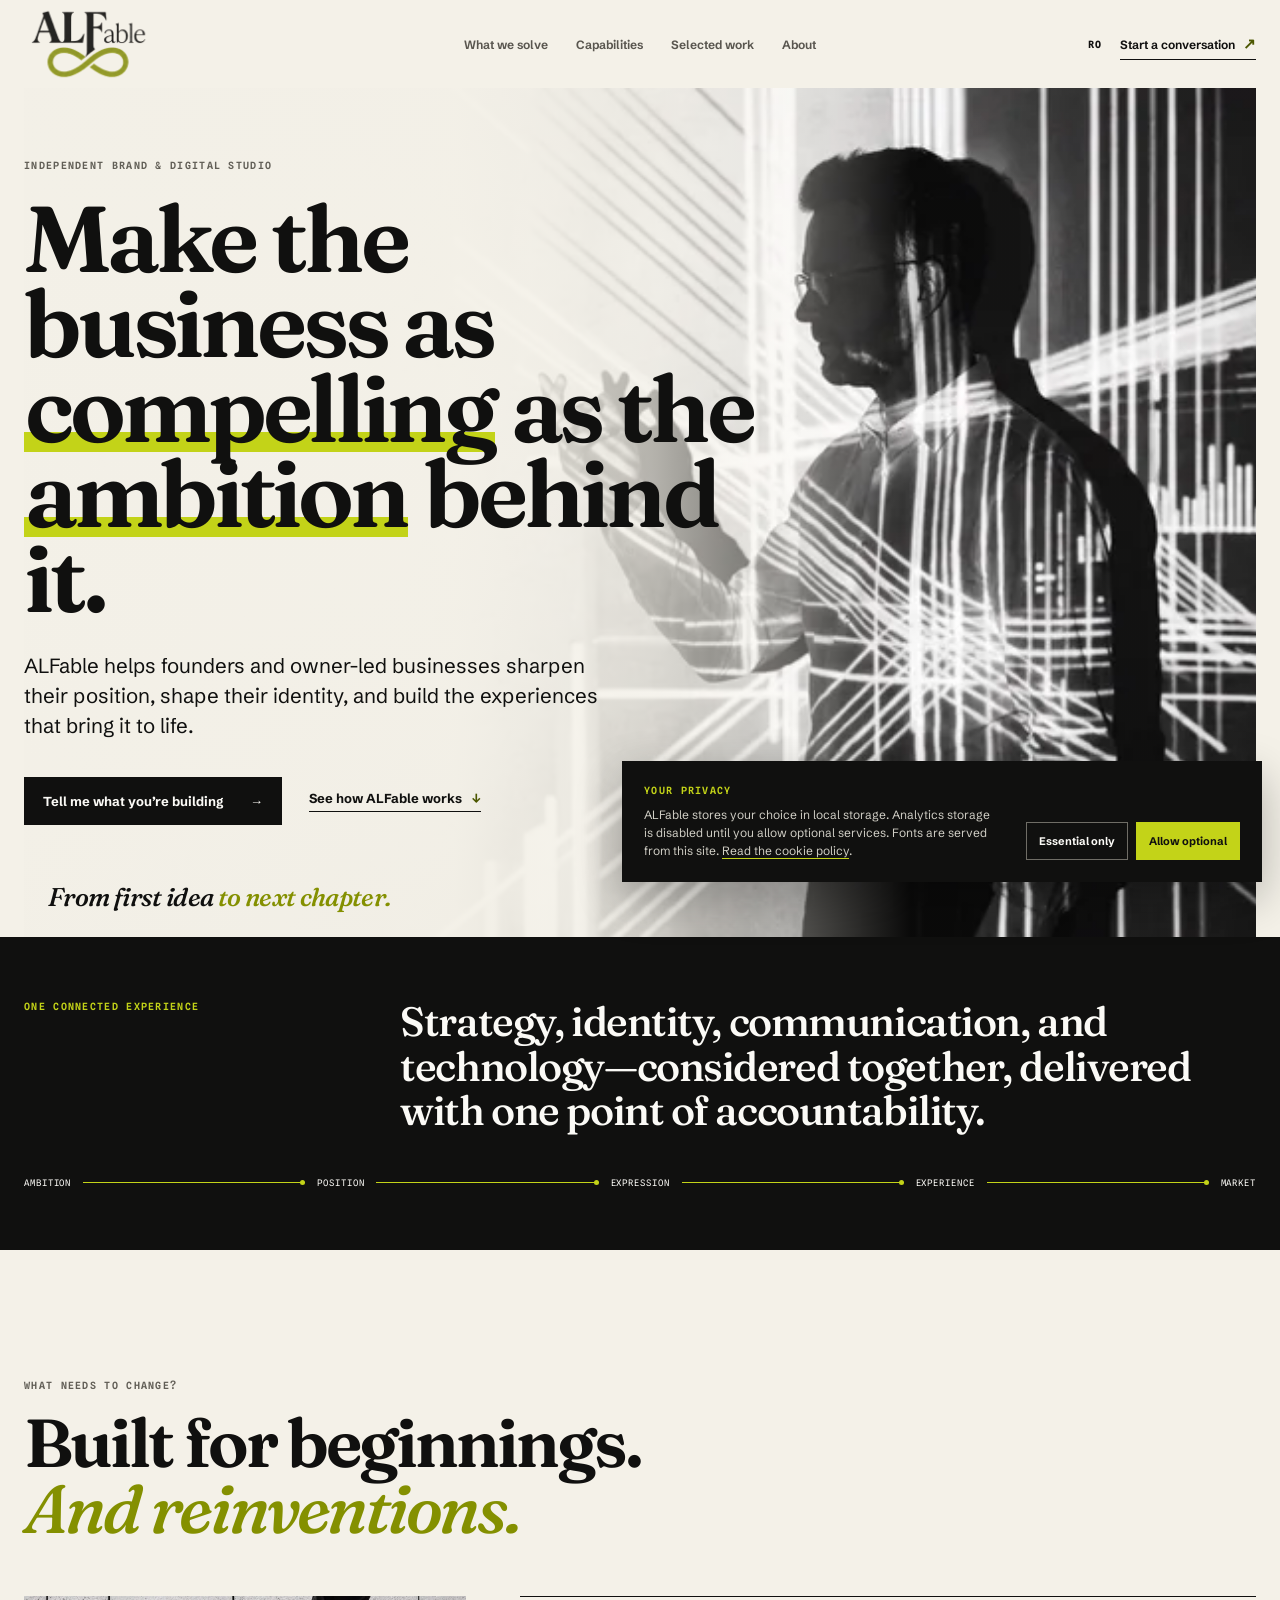
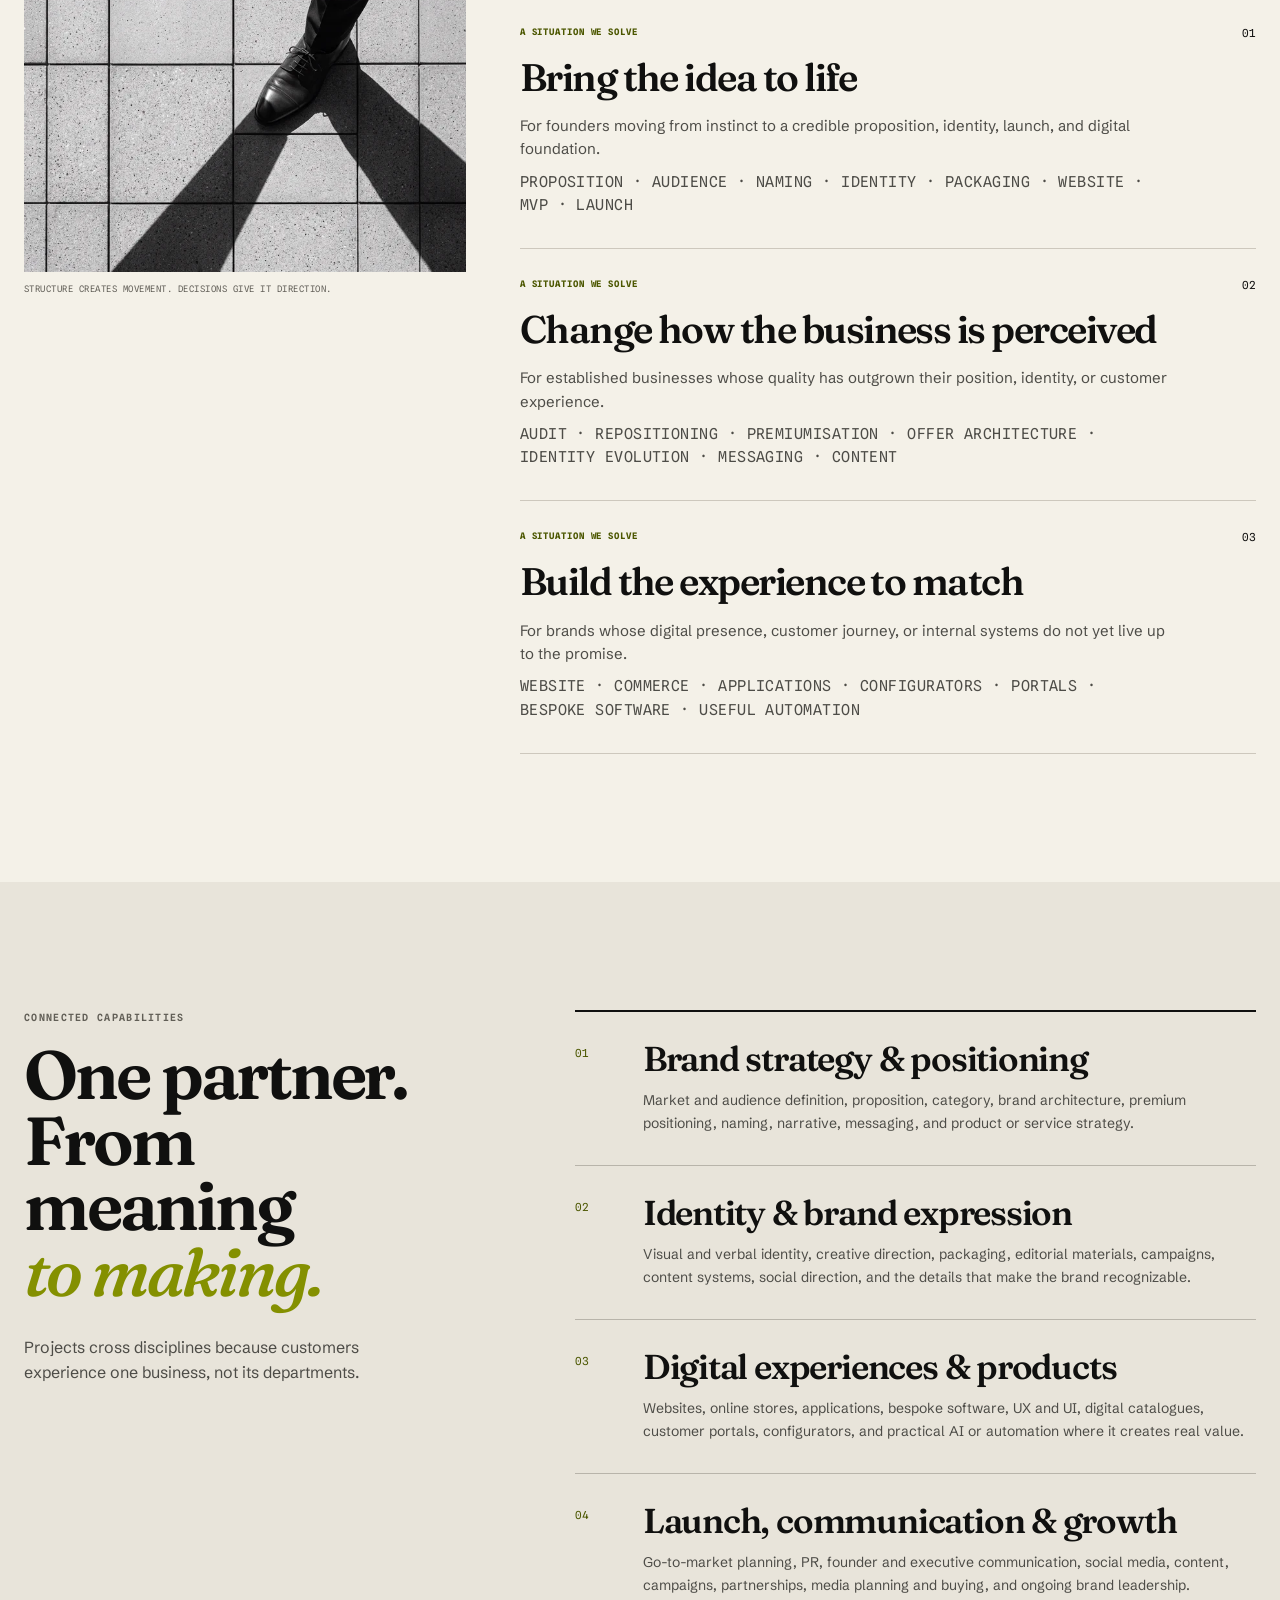
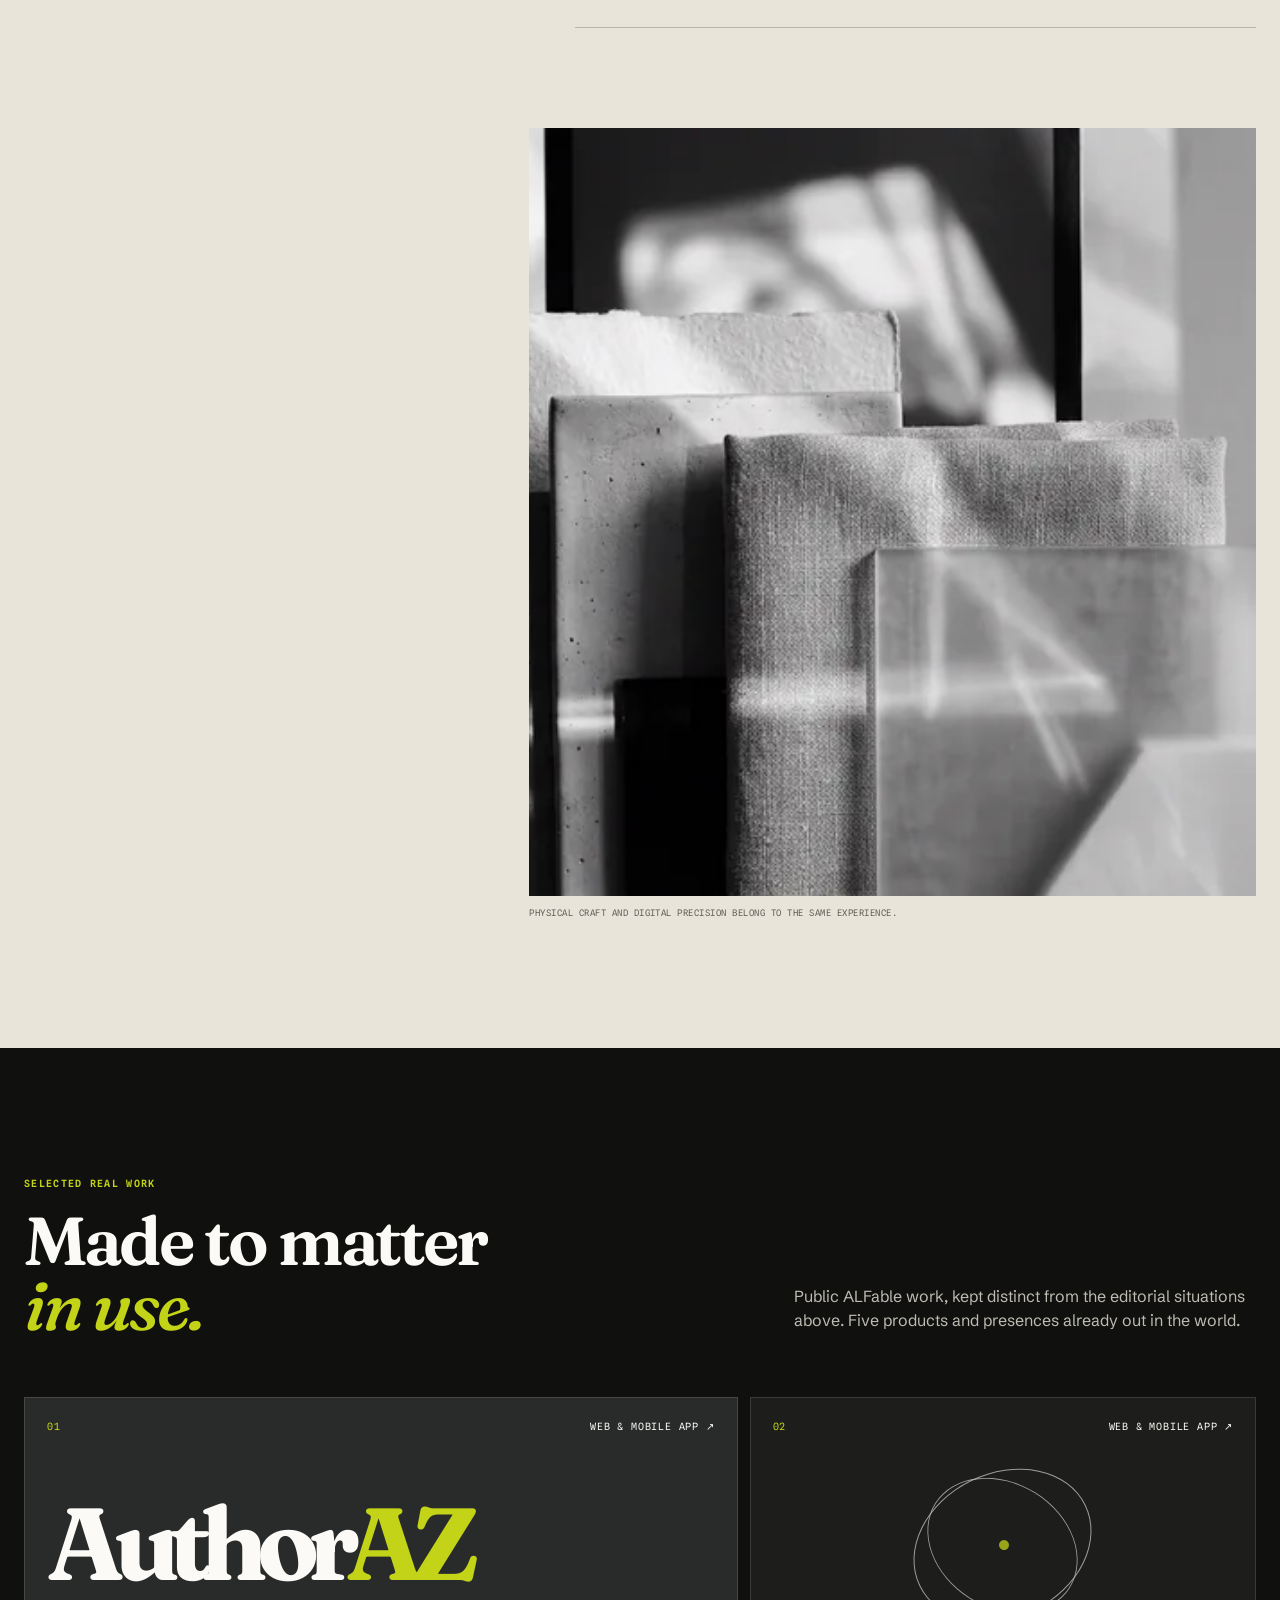
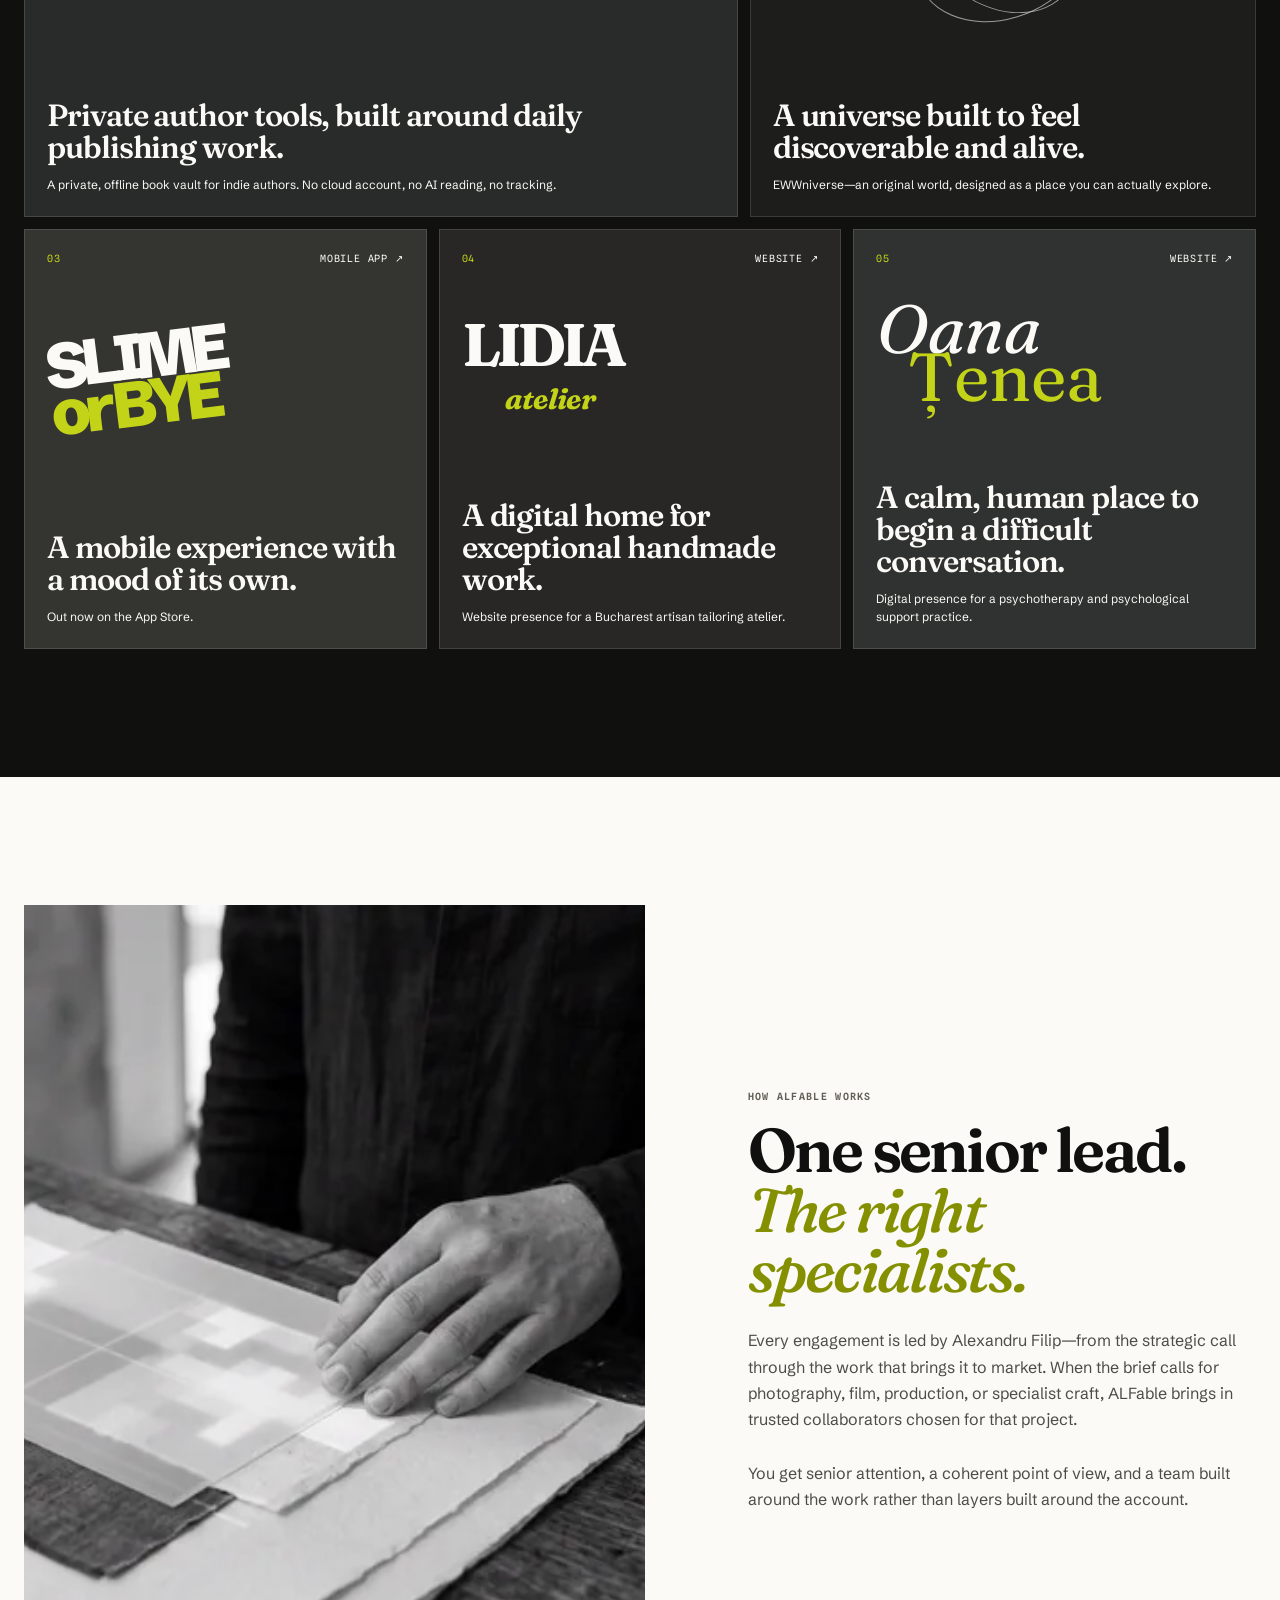
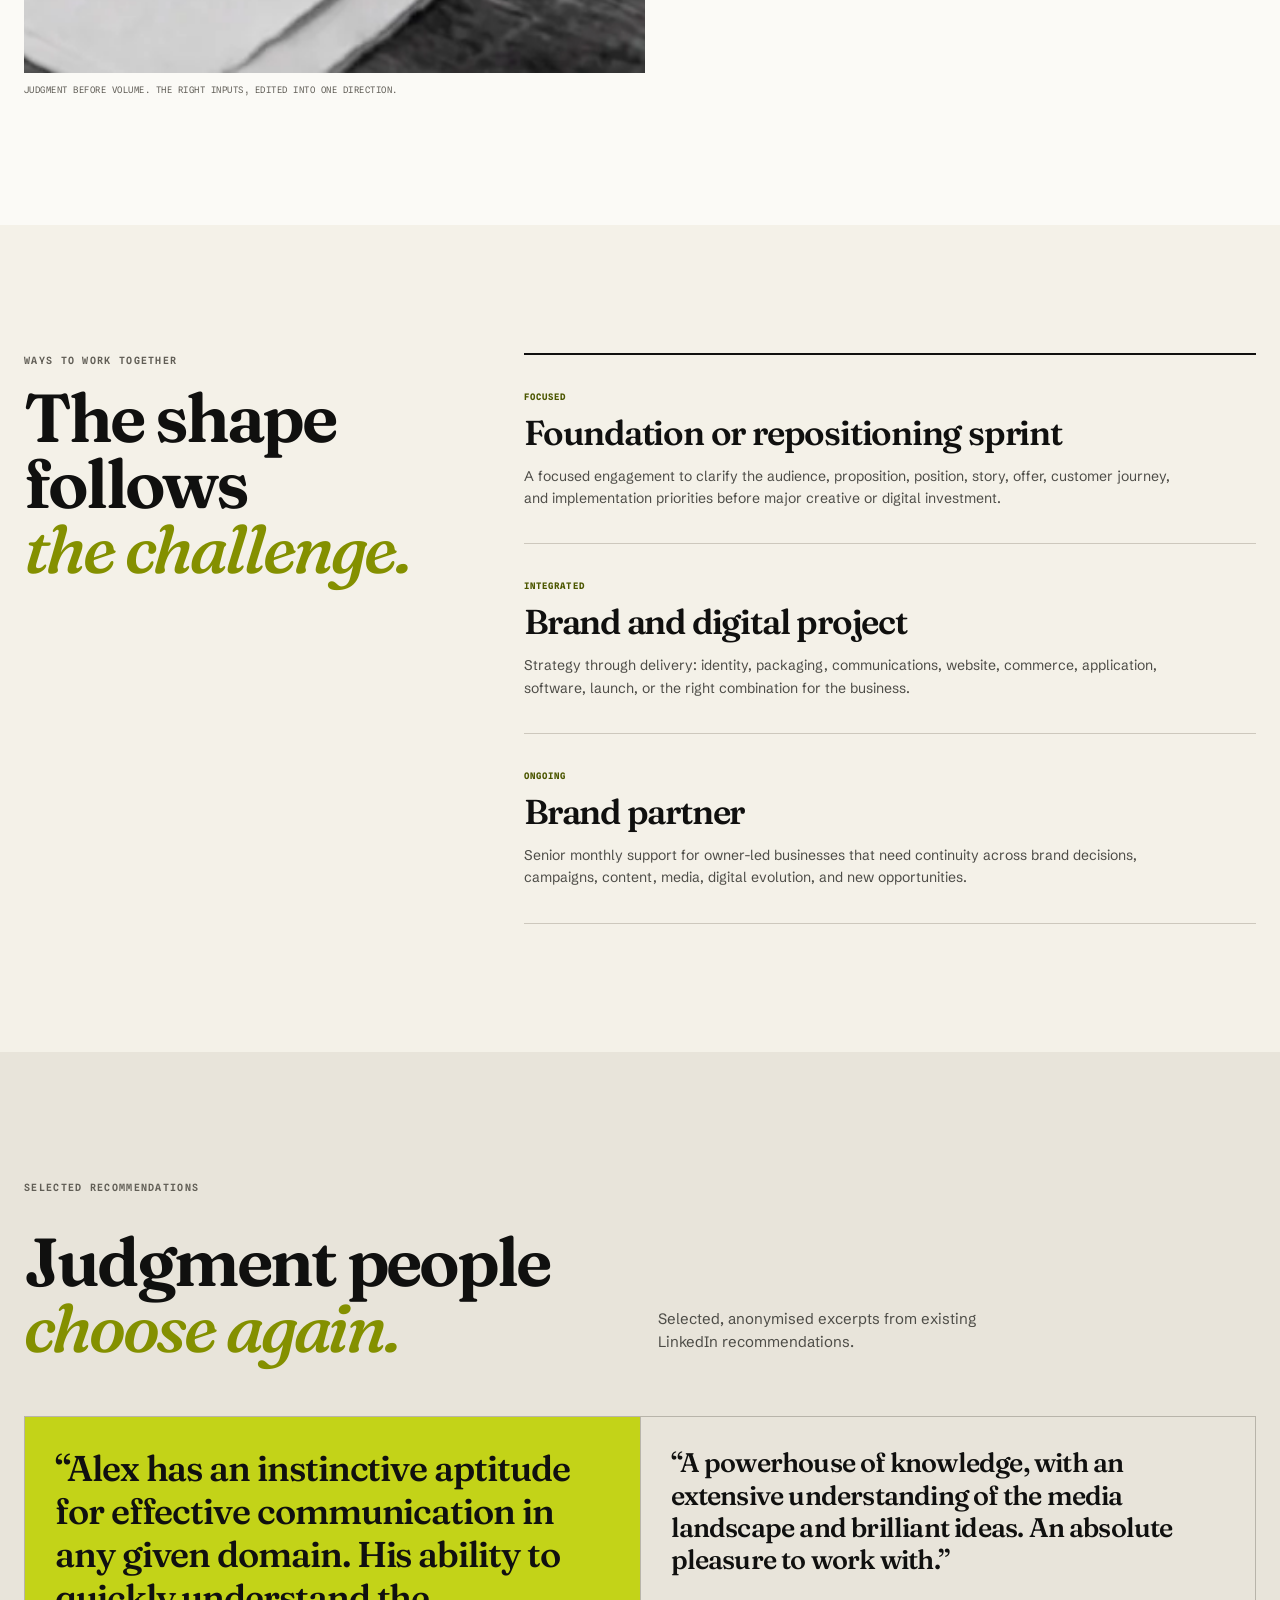
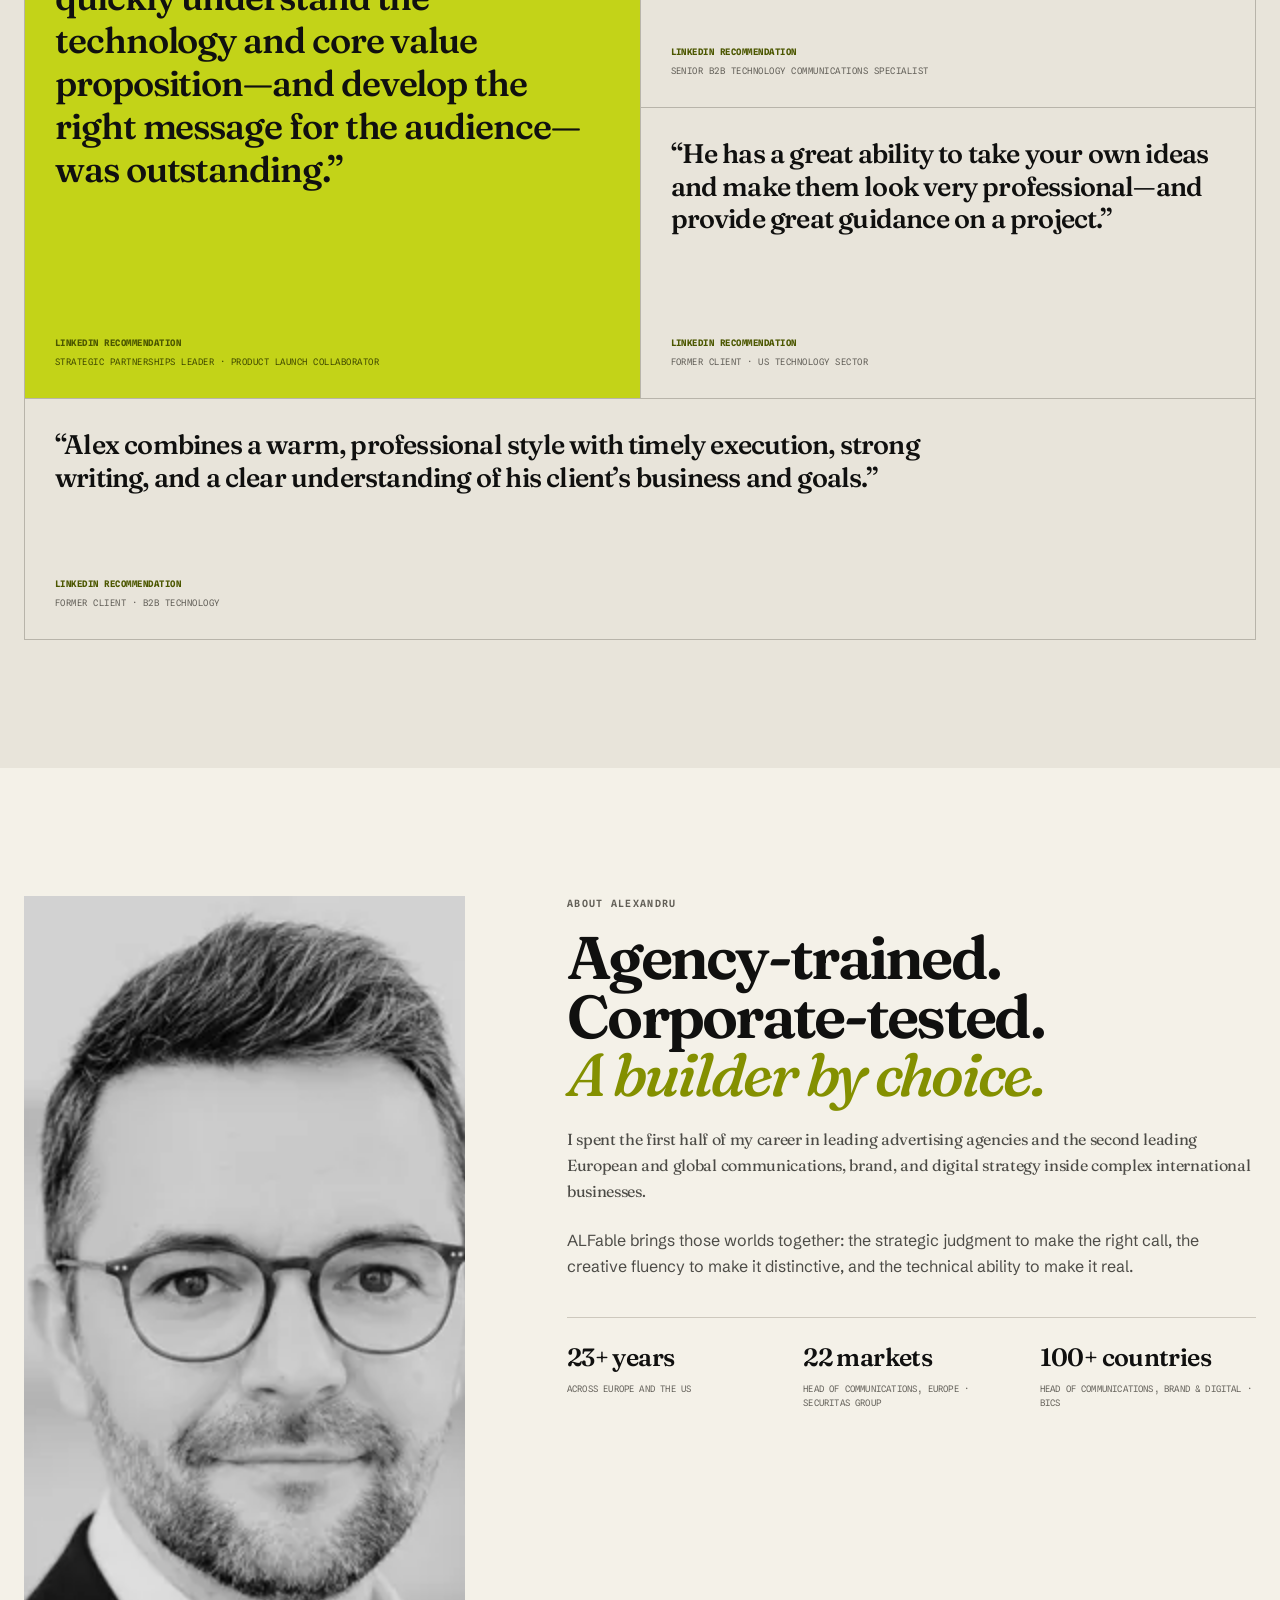
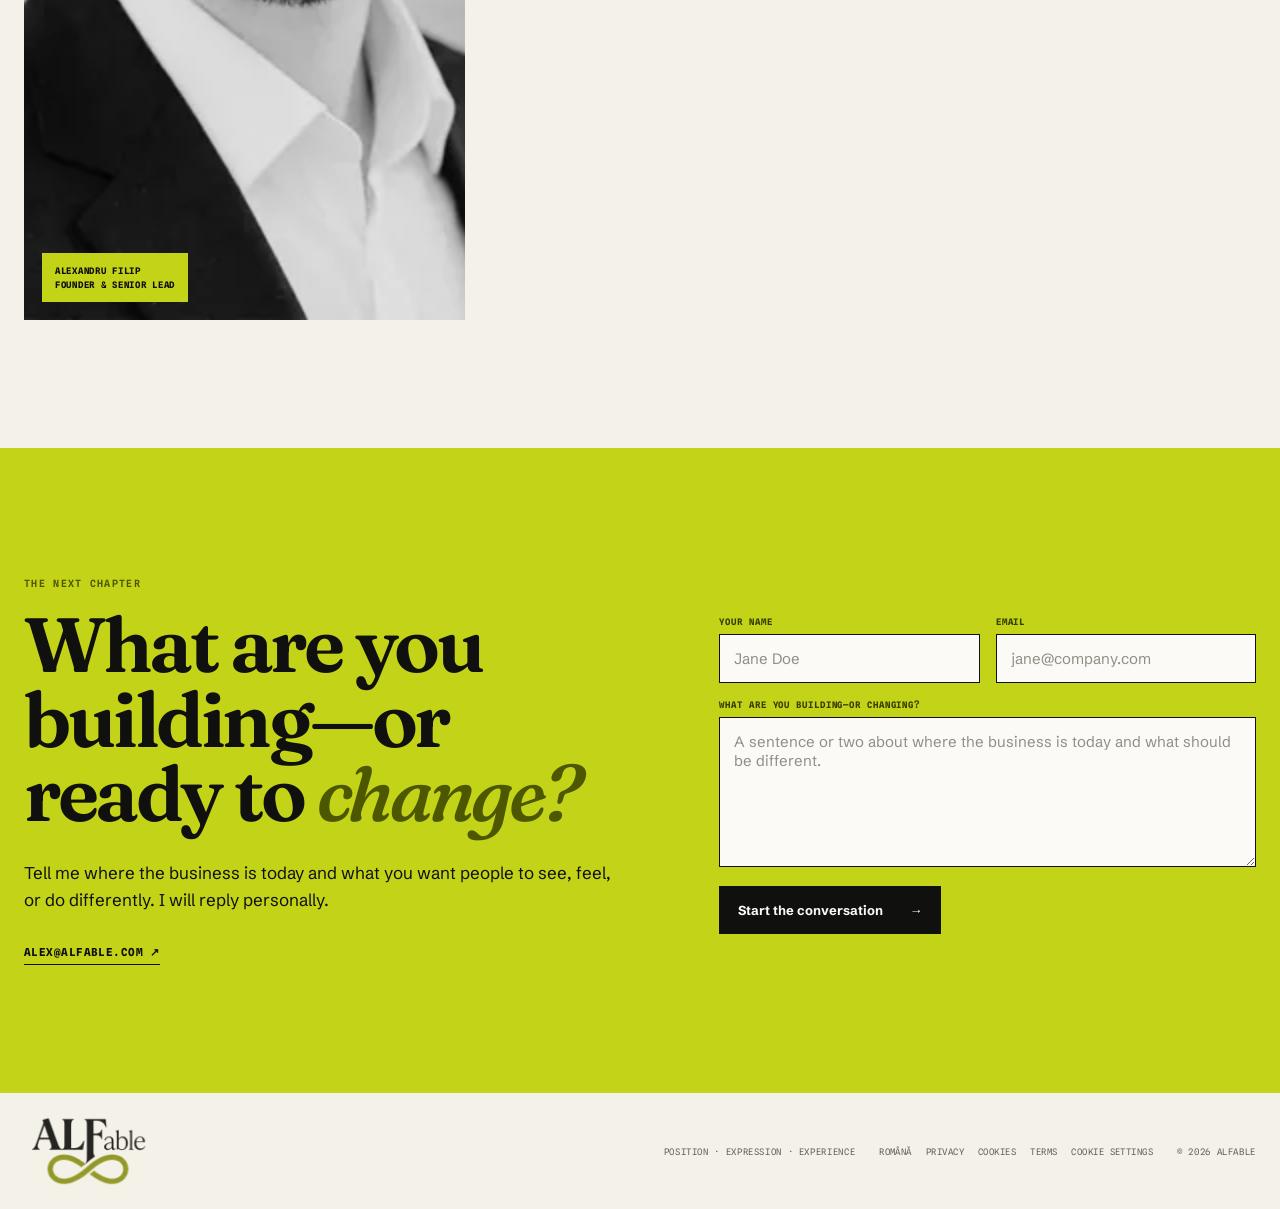
==== commit e03d53ba: "improvements" ====
--- a/index.html
+++ b/index.html
@@ -3,8 +3,9 @@
   <head>
     <meta charset="UTF-8" />
     <meta name="viewport" content="width=device-width, initial-scale=1.0" />
-    <meta name="description" content="An independent brand and digital studio helping founders and owner-led businesses sharpen their position, shape their identity, and build the experiences that bring it to life." />
-    <title>ALFable · Brand Strategy, Identity &amp; Digital Experiences</title>
+    <meta name="description" content="ALFable helps founders and owner-led businesses with positioning, brand identity, packaging, websites, apps, communication, launch and growth." />
+    <meta name="robots" content="index, follow, max-image-preview:large, max-snippet:-1, max-video-preview:-1" />
+    <title>Brand Strategy, Identity &amp; Digital Studio | ALFable</title>
     <link rel="canonical" href="https://www.alfable.com/" />
     <link rel="alternate" hreflang="en" href="https://www.alfable.com/" />
     <link rel="alternate" hreflang="ro" href="https://www.alfable.com/ro/" />
@@ -14,18 +15,20 @@
     <meta property="og:type" content="website" />
     <meta property="og:site_name" content="ALFable" />
     <meta property="og:url" content="https://www.alfable.com/" />
-    <meta property="og:title" content="ALFable · Brand Strategy, Identity &amp; Digital Experiences" />
-    <meta property="og:description" content="An independent brand and digital studio for founders creating what is next and owner-led businesses ready for their next chapter." />
-    <meta property="og:image" content="https://www.alfable.com/og-image.jpg" />
+    <meta property="og:title" content="ALFable · Strategy, identity and digital, from meaning to making" />
+    <meta property="og:description" content="A senior-led brand and digital studio for founders and owner-led businesses—from positioning and identity to products, launch and growth." />
+    <meta property="og:image" content="https://www.alfable.com/og-alfable-studio.jpg" />
+    <meta property="og:image:type" content="image/jpeg" />
     <meta property="og:image:width" content="1200" />
     <meta property="og:image:height" content="630" />
-    <meta property="og:image:alt" content="ALFable, independent brand and digital studio." />
+    <meta property="og:image:alt" content="ALFable—independent brand and digital studio, from meaning to making." />
     <meta property="og:locale" content="en_US" />
     <meta property="og:locale:alternate" content="ro_RO" />
     <meta name="twitter:card" content="summary_large_image" />
-    <meta name="twitter:title" content="ALFable · Brand Strategy, Identity &amp; Digital Experiences" />
-    <meta name="twitter:description" content="Positioning, identity, communication, and digital experiences—considered together." />
-    <meta name="twitter:image" content="https://www.alfable.com/og-image.jpg" />
+    <meta name="twitter:title" content="Brand Strategy, Identity &amp; Digital Studio | ALFable" />
+    <meta name="twitter:description" content="Positioning, identity, packaging, digital products, communication, launch and growth—considered together." />
+    <meta name="twitter:image" content="https://www.alfable.com/og-alfable-studio.jpg" />
+    <meta name="twitter:image:alt" content="ALFable—independent brand and digital studio, from meaning to making." />
 
     <link rel="icon" href="favicon.svg?v=3" type="image/svg+xml" />
     <link rel="apple-touch-icon" href="apple-touch-icon.png" />
@@ -36,16 +39,109 @@
     <script type="application/ld+json">
       {
         "@context": "https://schema.org",
-        "@type": "ProfessionalService",
-        "name": "ALFable",
-        "description": "Independent brand and digital studio helping founders and owner-led businesses with positioning, identity, communication, digital experiences, and products.",
-        "url": "https://www.alfable.com/",
-        "email": "alex@alfable.com",
-        "image": "https://www.alfable.com/og-image.jpg",
-        "logo": "https://www.alfable.com/apple-touch-icon.png",
-        "areaServed": ["Romania", "Europe", "United States"],
-        "founder": { "@type": "Person", "name": "Alexandru Filip", "jobTitle": "Founder and senior lead" },
-        "knowsAbout": ["Brand strategy", "Positioning", "Brand identity", "Communications", "Digital experiences", "Websites", "Applications", "Software", "Media planning"]
+        "@graph": [
+          {
+            "@type": ["Organization", "ProfessionalService"],
+            "@id": "https://www.alfable.com/#organization",
+            "name": "ALFable",
+            "url": "https://www.alfable.com/",
+            "description": "Independent, founder-led brand and digital studio helping founders and owner-led businesses move from positioning and identity to digital products, launch, communication, and growth.",
+            "slogan": "Make the business as compelling as the ambition behind it.",
+            "email": "alex@alfable.com",
+            "image": "https://www.alfable.com/og-alfable-studio.jpg",
+            "logo": "https://www.alfable.com/apple-touch-icon.png",
+            "founder": { "@id": "https://www.alfable.com/#alexandru-filip" },
+            "areaServed": [
+              { "@type": "Country", "name": "Romania" },
+              { "@type": "AdministrativeArea", "name": "Europe" },
+              { "@type": "Country", "name": "United States" }
+            ],
+            "knowsAbout": [
+              "Brand strategy",
+              "Brand positioning",
+              "Premium positioning",
+              "Product and service strategy",
+              "Brand identity",
+              "Packaging",
+              "Creative direction",
+              "Communications and public relations",
+              "Websites and ecommerce",
+              "Applications and bespoke software",
+              "UX and UI",
+              "Go-to-market strategy",
+              "Social media and content",
+              "Media planning and buying"
+            ],
+            "hasOfferCatalog": {
+              "@type": "OfferCatalog",
+              "name": "ALFable services",
+              "itemListElement": [
+                {
+                  "@type": "Offer",
+                  "itemOffered": {
+                    "@type": "Service",
+                    "name": "Brand strategy and positioning",
+                    "description": "Audience, proposition, category, brand architecture, premium positioning, naming, narrative, messaging, and product or service strategy.",
+                    "provider": { "@id": "https://www.alfable.com/#organization" }
+                  }
+                },
+                {
+                  "@type": "Offer",
+                  "itemOffered": {
+                    "@type": "Service",
+                    "name": "Identity and brand expression",
+                    "description": "Visual and verbal identity, creative direction, packaging, editorial materials, campaigns, content systems, and social direction.",
+                    "provider": { "@id": "https://www.alfable.com/#organization" }
+                  }
+                },
+                {
+                  "@type": "Offer",
+                  "itemOffered": {
+                    "@type": "Service",
+                    "name": "Digital experiences and products",
+                    "description": "Websites, ecommerce, applications, bespoke software, UX and UI, digital catalogues, customer portals, configurators, and useful AI or automation.",
+                    "provider": { "@id": "https://www.alfable.com/#organization" }
+                  }
+                },
+                {
+                  "@type": "Offer",
+                  "itemOffered": {
+                    "@type": "Service",
+                    "name": "Launch, communication and growth",
+                    "description": "Go-to-market planning, PR, founder and executive communication, social media, content, campaigns, partnerships, media planning and buying, and ongoing brand leadership.",
+                    "provider": { "@id": "https://www.alfable.com/#organization" }
+                  }
+                }
+              ]
+            }
+          },
+          {
+            "@type": "Person",
+            "@id": "https://www.alfable.com/#alexandru-filip",
+            "name": "Alexandru Filip",
+            "jobTitle": "Founder and senior lead",
+            "description": "Brand, communications, and digital leader with 23+ years across advertising agencies and European and global corporate roles.",
+            "worksFor": { "@id": "https://www.alfable.com/#organization" }
+          },
+          {
+            "@type": "WebSite",
+            "@id": "https://www.alfable.com/#website",
+            "url": "https://www.alfable.com/",
+            "name": "ALFable",
+            "publisher": { "@id": "https://www.alfable.com/#organization" },
+            "inLanguage": ["en", "ro"]
+          },
+          {
+            "@type": "WebPage",
+            "@id": "https://www.alfable.com/#webpage",
+            "url": "https://www.alfable.com/",
+            "name": "Brand Strategy, Identity & Digital Studio | ALFable",
+            "description": "ALFable helps founders and owner-led businesses with positioning, brand identity, packaging, websites, apps, communication, launch and growth.",
+            "isPartOf": { "@id": "https://www.alfable.com/#website" },
+            "about": { "@id": "https://www.alfable.com/#organization" },
+            "inLanguage": "en"
+          }
+        ]
       }
     </script>
   </head>
@@ -71,7 +167,7 @@
           </picture>
           <div class="hero-copy reveal">
             <p class="eyebrow">Independent brand &amp; digital studio</p>
-            <h1 id="hero-title">Make the business as compelling as the ambition behind it.</h1>
+            <h1 id="hero-title">Make the business as <span class="hero-accent">compelling</span> as the <span class="hero-accent">ambition</span> behind it.</h1>
             <p class="hero-intro">ALFable helps founders and owner-led businesses sharpen their position, shape their identity, and build the experiences that bring it to life.</p>
             <div class="hero-actions">
               <a class="button button-dark" href="#contact">Tell me what you’re building <span aria-hidden="true">→</span></a>
--- a/styles.css
+++ b/styles.css
@@ -16,6 +16,7 @@
   --stone:#b8b4aa;
   --line:#cdc8bd;
   --pear:#c3d318;
+  --pear-display:#849000;
   --pear-dark:#4c5700;
   --white:#fbfaf6;
   --mono:"Spline Sans Mono",ui-monospace,"Courier New",monospace;
@@ -38,7 +39,7 @@
 h1,h2,h3,p{overflow-wrap:break-word}
 h1,h2{font-family:var(--serif);font-weight:630;letter-spacing:-.045em}
 h2{font-size:clamp(46px,5.3vw,76px);line-height:.97;margin:18px 0 0}
-h2 em{color:var(--pear-dark);font-weight:520}
+h2 em{color:var(--pear-display);font-weight:520}
 
 .site-header{align-items:center;display:grid;grid-template-columns:1fr auto 1fr;min-height:88px;position:relative;z-index:12}
 .brand-logo{display:inline-flex;width:132px}
@@ -63,6 +64,7 @@
 .hero-copy{display:flex;flex-direction:column;justify-content:center;min-height:min(780px,calc(100svh - 174px));padding:70px 0 112px;width:min(760px,61%)}
 .hero h1{font-size:clamp(62px,7.3vw,108px);line-height:.91;margin:24px 0 30px;max-width:750px}
 html[lang="ro"] .hero h1{font-size:clamp(56px,6.5vw,93px);line-height:.94;max-width:730px}
+.hero-accent{background:linear-gradient(transparent 70%,var(--pear) 70%,var(--pear) 88%,transparent 88%);box-decoration-break:clone;-webkit-box-decoration-break:clone;padding-inline:.015em}
 .hero-intro{font-size:clamp(18px,1.6vw,23px);line-height:1.47;margin:0;max-width:605px}
 .hero-actions{align-items:center;display:flex;gap:27px;margin-top:36px}
 .button{align-items:center;border:0;cursor:pointer;display:inline-flex;font-size:13px;font-weight:700;gap:26px;justify-content:space-between;padding:16px 19px;transition:transform .2s ease}
@@ -71,7 +73,7 @@
 .text-link{border-bottom:1px solid currentColor;font-size:13px;font-weight:700;padding-bottom:5px}
 .text-link span{color:var(--pear-dark);margin-left:7px}
 .hero-qualifier{bottom:24px;font-family:var(--serif);font-size:clamp(20px,2vw,29px);font-style:italic;font-weight:520;left:24px;letter-spacing:-.025em;margin:0;position:absolute}
-.hero-qualifier span{color:var(--pear-dark)}
+.hero-qualifier span{color:var(--pear-display)}
 
 .promise-band{background:var(--ink);color:var(--white)}
 .promise-grid{display:grid;gap:34px;grid-template-columns:.72fr 1.8fr;padding-block:62px}
@@ -115,31 +117,32 @@
 .work-heading h2 em{color:var(--pear)}
 .work-heading>p{color:#bebbb2;font-size:16px;line-height:1.55;margin:0 0 6px;max-width:500px}
 .work-grid{display:grid;gap:12px;grid-template-columns:repeat(12,1fr)}
-.work-card{color:var(--white);display:flex;flex-direction:column;min-height:420px;overflow:hidden;padding:22px;position:relative;transition:transform .24s ease}
-.work-card:hover{transform:translateY(-6px)}
+.work-card{background:#242421;border:1px solid rgba(255,255,255,.13);color:var(--white);display:flex;flex-direction:column;min-height:420px;overflow:hidden;padding:22px;position:relative;transition:background-color .24s ease,transform .24s ease}
+.work-card:hover{background:#3a3b36;transform:translateY(-6px)}
 .work-card::after{border:1px solid rgba(255,255,255,.28);content:"";inset:0;opacity:0;pointer-events:none;position:absolute;transition:opacity .2s ease}
 .work-card:hover::after{opacity:1}
-.card-top{display:flex;font-family:var(--mono);font-size:9px;justify-content:space-between;letter-spacing:.08em;text-transform:uppercase}
+.card-top{display:flex;font-family:var(--mono);font-size:10px;justify-content:space-between;letter-spacing:.08em;text-transform:uppercase}
+.card-top span:first-child{color:var(--pear)}
 .card-bottom{margin-top:auto}
 .card-bottom h3{font-family:var(--serif);font-size:clamp(25px,2.4vw,34px);font-weight:590;letter-spacing:-.035em;line-height:1.04;margin:0 0 12px}
 .card-bottom p{color:var(--white);font-size:12px;line-height:1.5;margin:0;max-width:520px}
-.authoraz{background:#26374d;grid-column:span 7}
+.authoraz{background:#292b2b;grid-column:span 7}
 .authoraz-mark{font-family:var(--serif);font-size:clamp(65px,8vw,112px);font-weight:700;letter-spacing:-.11em;margin:auto 0}
 .authoraz-mark span{color:var(--pear)}
-.eww{background:#2a2340;grid-column:span 5}
+.eww{background:#1d1d1c;grid-column:span 5}
 .orbit{height:145px;margin:auto;position:relative;width:185px}
-.orbit i{border:1px solid #b9a5df;border-radius:50%;inset:0;opacity:.75;position:absolute;transform:rotate(-26deg)}
+.orbit i{border:1px solid #c7c9c4;border-radius:50%;inset:0;opacity:.75;position:absolute;transform:rotate(-26deg)}
 .orbit i:nth-child(2){transform:rotate(32deg) scale(.86)}
-.orbit i:nth-child(3){background:#e3bd5d;border:0;height:10px;inset:46% auto auto 48%;width:10px}
-.slime{background:#4f701e;grid-column:span 4}
+.orbit i:nth-child(3){background:var(--pear);border:0;height:10px;inset:46% auto auto 48%;width:10px}
+.slime{background:#343530;grid-column:span 4}
 .slime-type{font-size:clamp(48px,5vw,70px);font-weight:850;letter-spacing:-.11em;line-height:.73;margin:auto 0;transform:rotate(-7deg)}
 .slime-type span{color:var(--pear)}
-.atelier{background:#74483f;grid-column:span 4}
+.atelier{background:#282725;grid-column:span 4}
 .atelier-type{font-family:var(--serif);font-size:60px;font-weight:700;letter-spacing:-.08em;margin:auto 0}
-.atelier-type span{display:block;font-size:29px;font-style:italic;letter-spacing:-.03em;margin-left:43px}
-.oana{background:#415b5c;grid-column:span 4}
+.atelier-type span{color:var(--pear);display:block;font-size:29px;font-style:italic;letter-spacing:-.03em;margin-left:43px}
+.oana{background:#303231;grid-column:span 4}
 .oana-type{font-family:var(--serif);font-size:68px;font-style:italic;line-height:.7;margin:auto 0}
-.oana-type span{color:#e4eb78;font-style:normal;margin-left:32px}
+.oana-type span{color:var(--pear);font-style:normal;margin-left:32px}
 
 .approach-section{background:var(--white)}
 .approach-layout{align-items:center;display:grid;gap:8vw;grid-template-columns:1.1fr .9fr}
@@ -168,6 +171,8 @@
 .featured-quote{background:var(--pear);grid-row:span 2;min-height:581px}
 .featured-quote blockquote{font-size:clamp(27px,2.8vw,41px)}
 .featured-quote figcaption{color:#444d00}
+.testimonial:last-child{grid-column:1/-1;min-height:240px}
+.testimonial:last-child blockquote{max-width:900px}
 
 .about{align-items:start;display:grid;gap:8vw;grid-template-columns:.78fr 1.22fr}
 .about-portrait{position:relative}
@@ -235,7 +240,7 @@
   .work-heading{gap:22px;margin-bottom:38px}.work-card{grid-column:span 12;min-height:350px}.authoraz,.eww,.slime,.atelier,.oana{grid-column:span 12}
   .approach-layout{gap:44px}.approach-image img{aspect-ratio:4/3}
   .ways-section{gap:45px}
-  .testimonials-heading{gap:20px;margin-bottom:36px}.testimonial-grid{grid-template-columns:1fr}.testimonial,.featured-quote{min-height:285px}.featured-quote{grid-row:auto}
+  .testimonials-heading{gap:20px;margin-bottom:36px}.testimonial-grid{grid-template-columns:1fr}.testimonial,.featured-quote{min-height:285px}.featured-quote{grid-row:auto}.testimonial:last-child{grid-column:auto}
   .about{gap:45px}.about-portrait img{aspect-ratio:4/5}.credentials{grid-template-columns:1fr}.credentials span{border-bottom:1px solid var(--line);padding-bottom:14px}
   .contact-layout{gap:48px}.contact-form .row{grid-template-columns:1fr}
   .site-footer{align-items:start;grid-template-columns:1fr;gap:14px;padding-block:31px}.footer-links{flex-wrap:wrap;row-gap:10px}.site-footer>p:first-of-type{display:none}
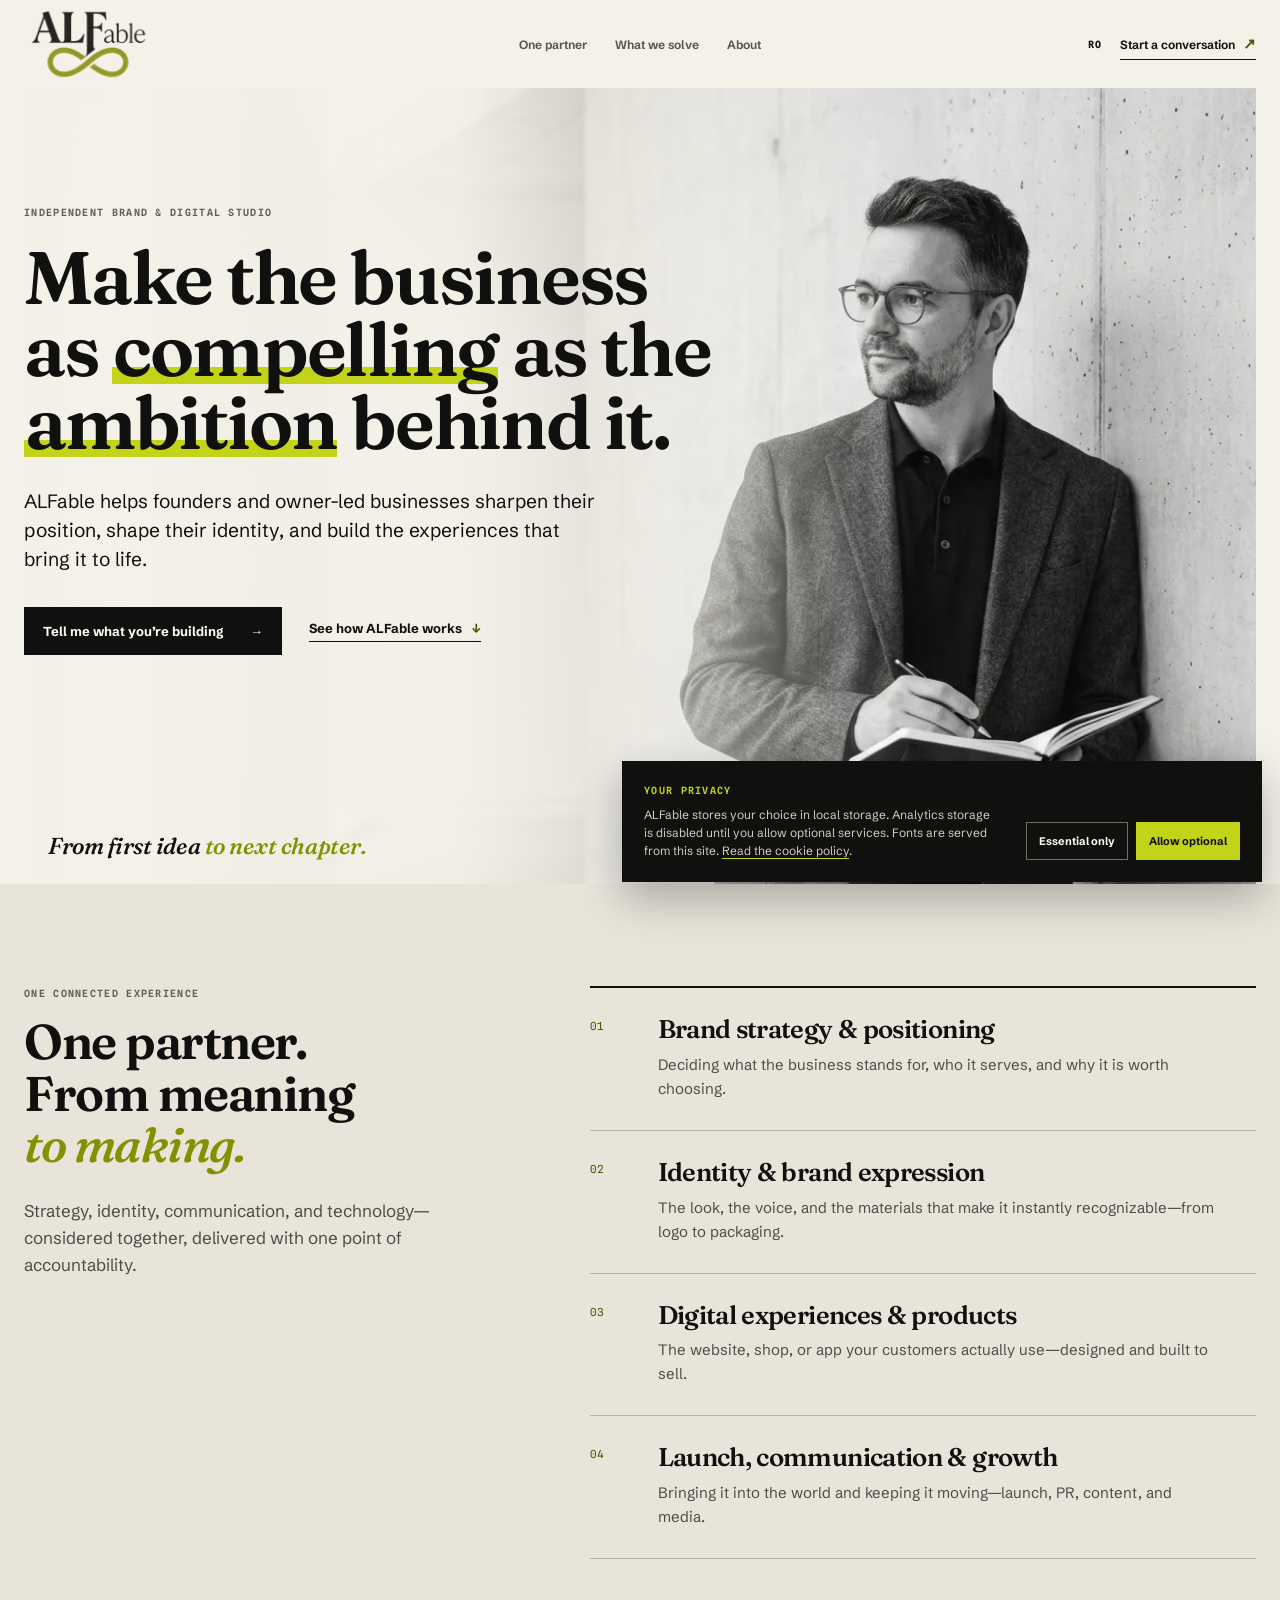
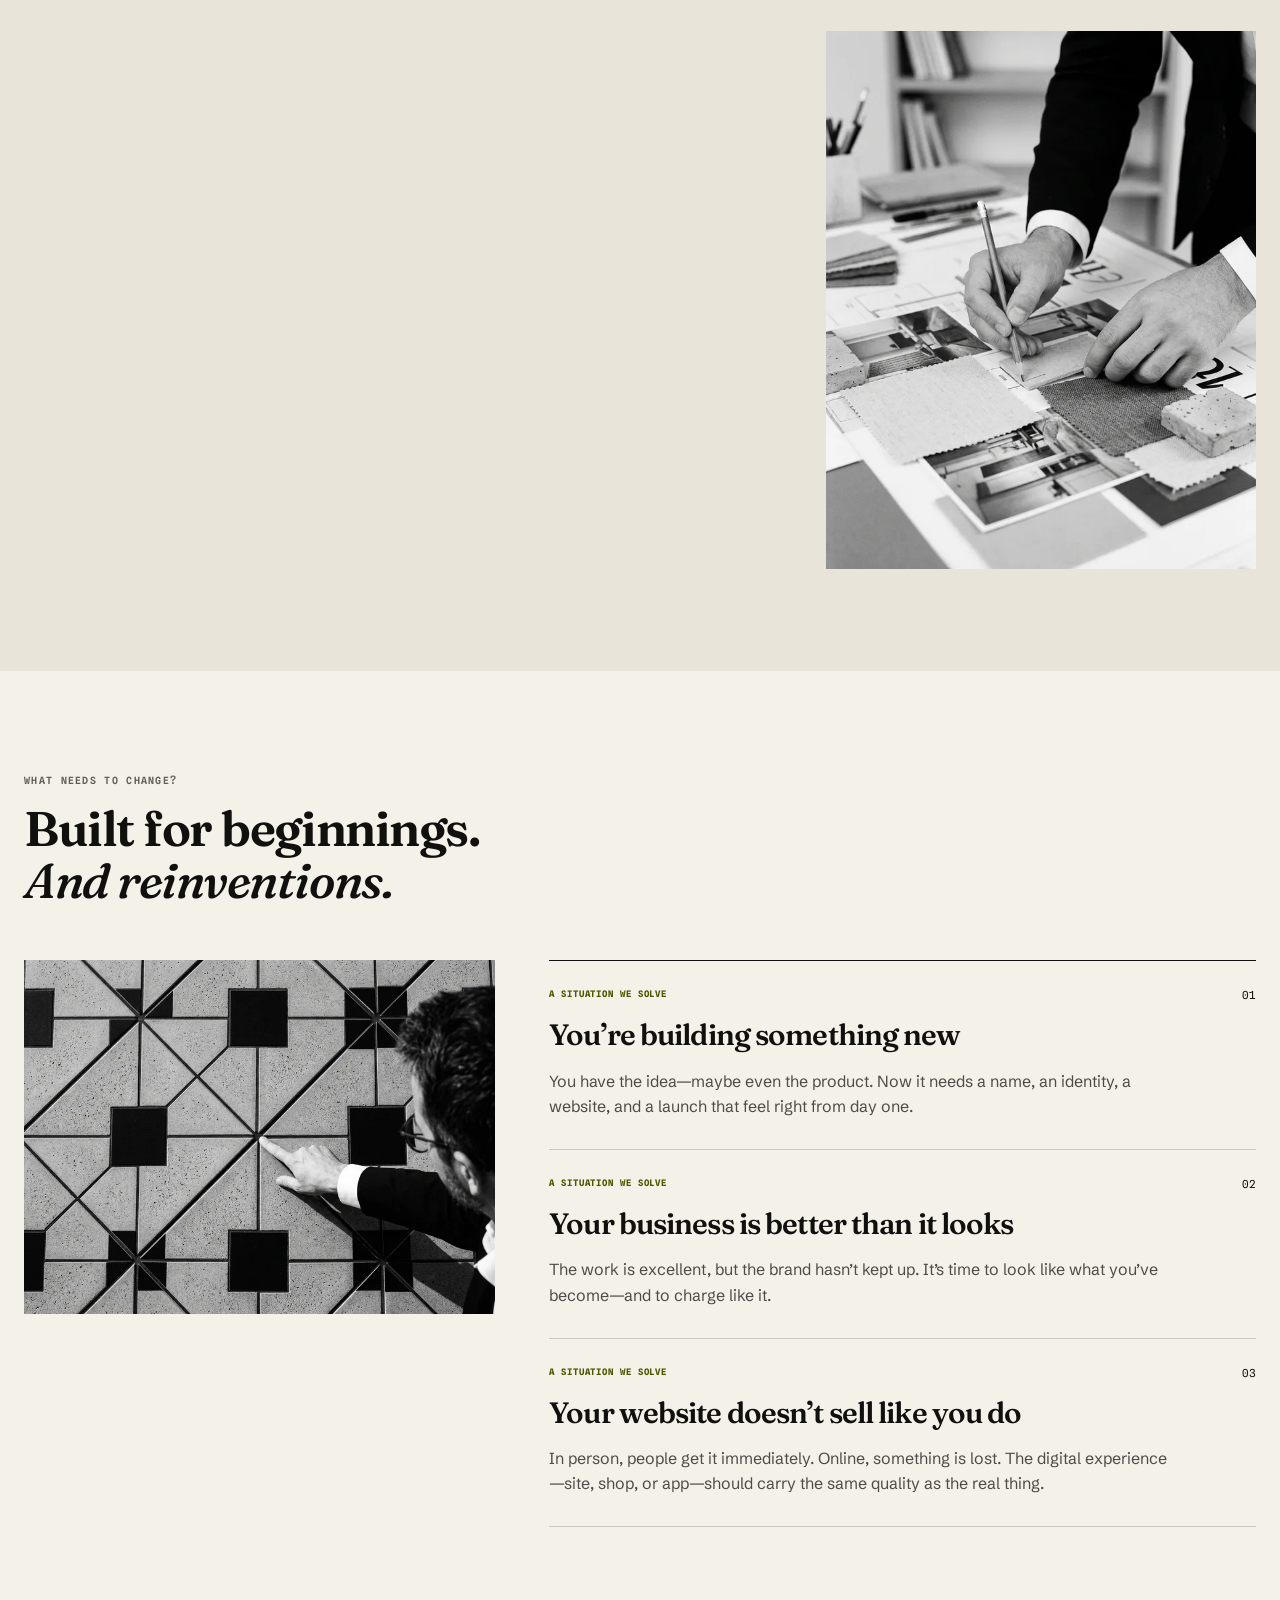
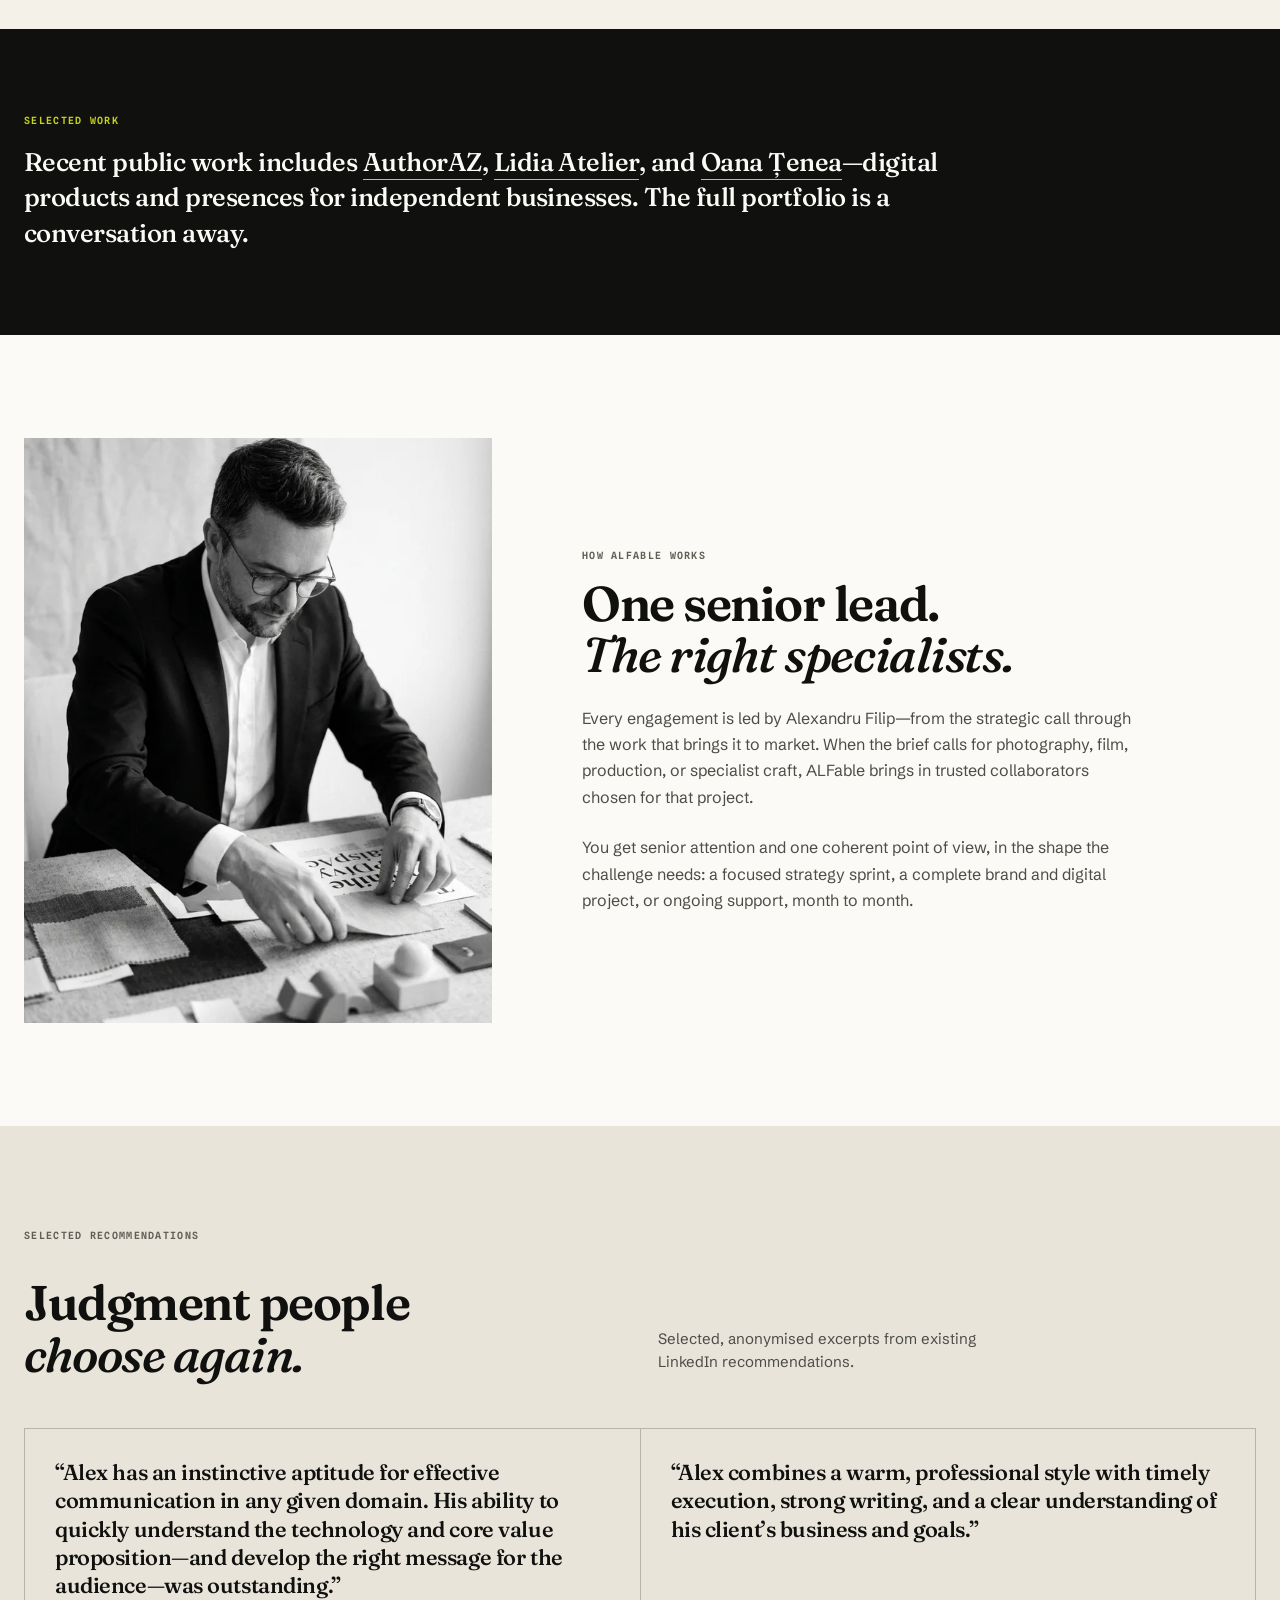
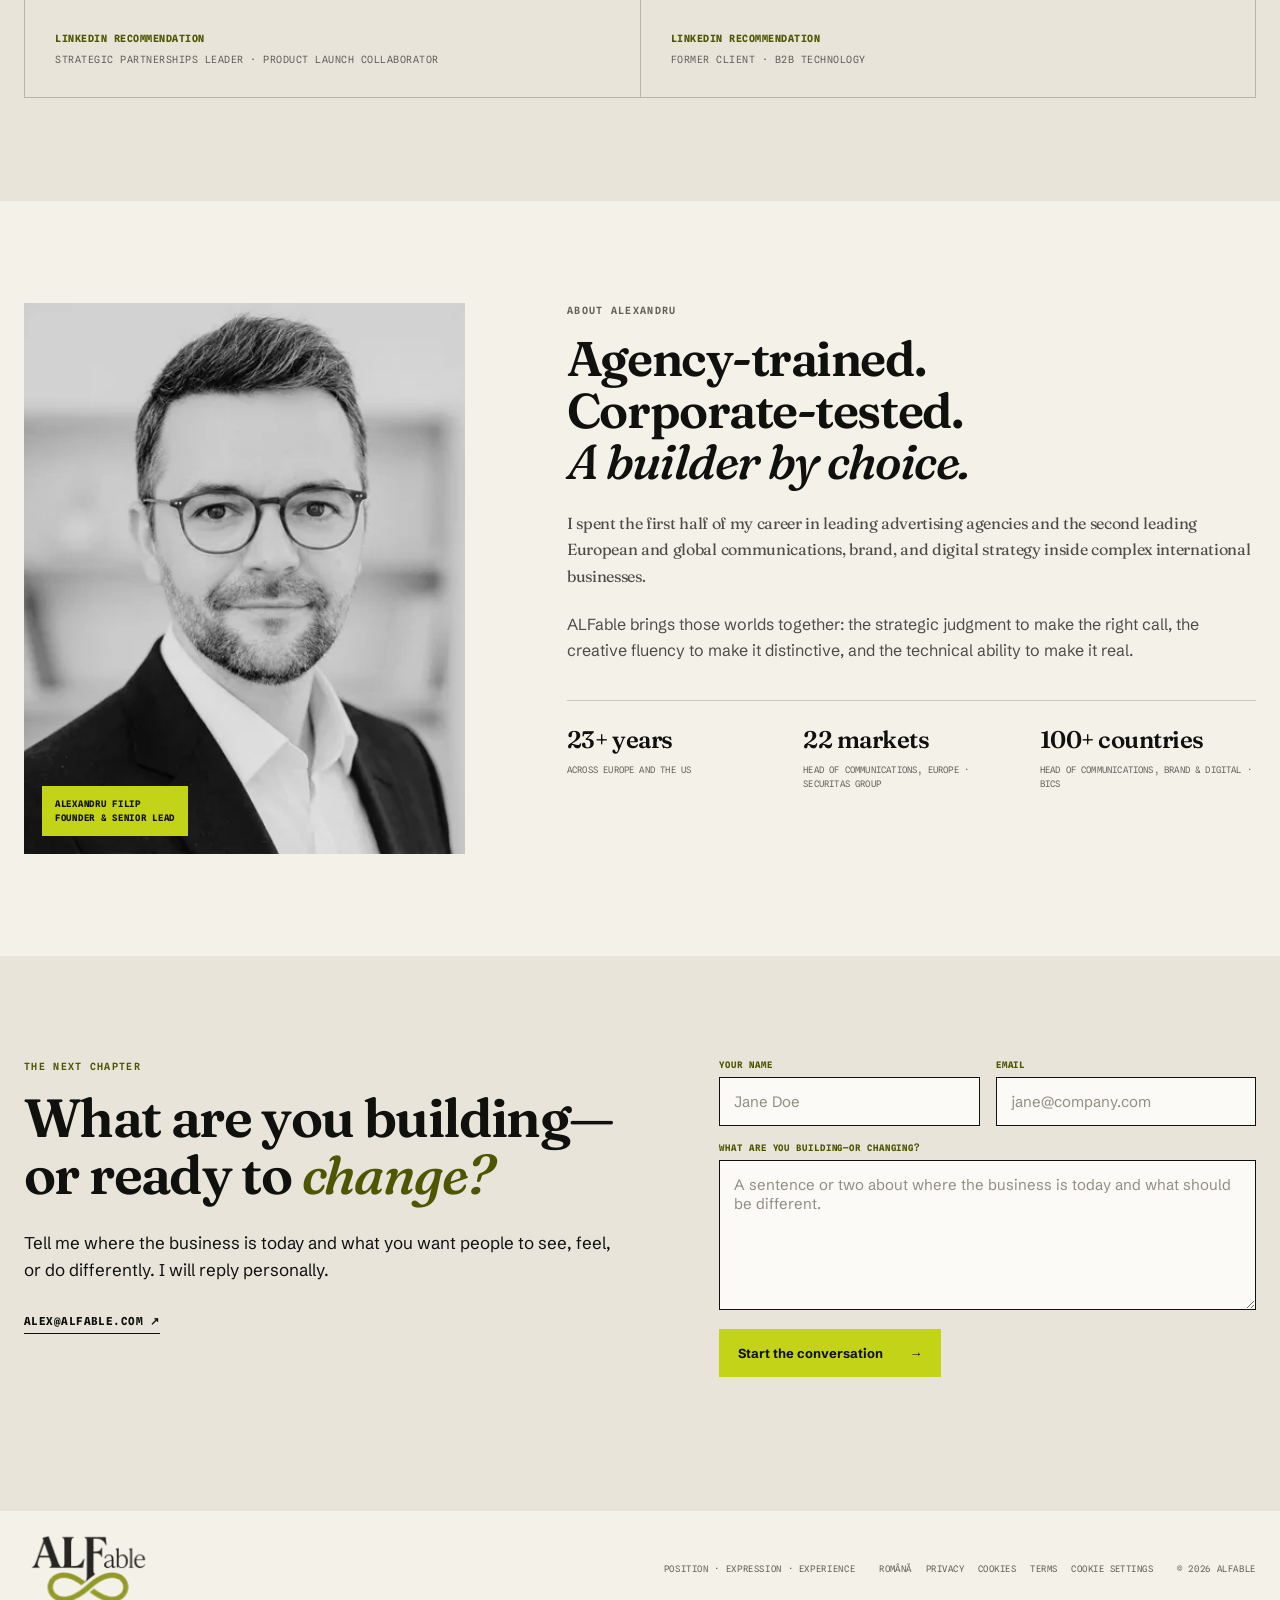
==== commit 71489769: "NEW VERSION" ====
--- a/index.html
+++ b/index.html
@@ -34,7 +34,7 @@
     <link rel="apple-touch-icon" href="apple-touch-icon.png" />
     <link rel="preload" href="fonts/fraunces-wght-normal.woff2" as="font" type="font/woff2" crossorigin />
     <link rel="preload" href="fonts/schibsted-grotesk-wght-normal.woff2" as="font" type="font/woff2" crossorigin />
-    <link rel="preload" href="assets/repositioning/site/hero-1376.webp" as="image" type="image/webp" imagesrcset="assets/repositioning/site/hero-768.webp 768w, assets/repositioning/site/hero-1376.webp 1376w" imagesizes="(max-width: 760px) calc(100vw - 28px), calc(100vw - 48px)" />
+    <link rel="preload" href="assets/repositioning/site/alex-hero-1376.webp" as="image" type="image/webp" imagesrcset="assets/repositioning/site/alex-hero-768.webp 768w, assets/repositioning/site/alex-hero-1376.webp 1376w" imagesizes="(max-width: 760px) calc(100vw - 28px), calc(100vw - 48px)" />
     <link rel="stylesheet" href="styles.css" />
     <script type="application/ld+json">
       {
@@ -151,9 +151,8 @@
         <a class="brand-logo" href="#top" aria-label="ALFable home"><img src="logo.png" alt="ALFable" width="270" height="168" /></a>
         <button class="nav-toggle" type="button" aria-expanded="false" aria-controls="primary-nav"><span>Menu</span><i aria-hidden="true"></i></button>
         <nav id="primary-nav" aria-label="Primary navigation">
+          <a href="#one-partner">One partner</a>
           <a href="#what-we-solve">What we solve</a>
-          <a href="#capabilities">Capabilities</a>
-          <a href="#work">Selected work</a>
           <a href="#about">About</a>
         </nav>
         <div class="header-actions"><a class="language-link" href="ro/" lang="ro" hreflang="ro" aria-label="View the site in Romanian">RO</a><a class="header-cta" href="#contact">Start a conversation <span aria-hidden="true">↗</span></a></div>
@@ -162,8 +161,8 @@
       <main id="top">
         <section class="hero wrap" aria-labelledby="hero-title">
           <picture class="hero-media" aria-hidden="true">
-            <source media="(max-width: 760px)" srcset="assets/repositioning/site/hero-768.webp" />
-            <img src="assets/repositioning/site/hero-1376.webp" srcset="assets/repositioning/site/hero-768.webp 768w, assets/repositioning/site/hero-1376.webp 1376w" sizes="(max-width: 760px) calc(100vw - 28px), calc(100vw - 48px)" width="1376" height="768" fetchpriority="high" alt="" />
+            <source media="(max-width: 760px)" srcset="assets/repositioning/site/alex-hero-768.webp" />
+            <img src="assets/repositioning/site/alex-hero-1376.webp" srcset="assets/repositioning/site/alex-hero-768.webp 768w, assets/repositioning/site/alex-hero-1376.webp 1376w" sizes="(max-width: 760px) calc(100vw - 28px), calc(100vw - 48px)" width="1376" height="768" fetchpriority="high" alt="" />
           </picture>
           <div class="hero-copy reveal">
             <p class="eyebrow">Independent brand &amp; digital studio</p>
@@ -177,11 +176,18 @@
           <p class="hero-qualifier reveal">From first idea <span>to next chapter.</span></p>
         </section>
 
-        <section class="promise-band" aria-label="The ALFable promise">
-          <div class="wrap promise-grid">
-            <p class="eyebrow">One connected experience</p>
-            <p>Strategy, identity, communication, and technology—considered together, delivered with one point of accountability.</p>
-            <div class="continuity" aria-hidden="true"><span>Ambition</span><i></i><span>Position</span><i></i><span>Expression</span><i></i><span>Experience</span><i></i><span>Market</span></div>
+        <section class="capabilities-section" id="one-partner">
+          <div class="wrap section-space">
+            <div class="capabilities-layout">
+              <div class="section-heading sticky-heading"><p class="eyebrow">One connected experience</p><h2>One partner.<br />From meaning<br /><em>to making.</em></h2><p>Strategy, identity, communication, and technology—considered together, delivered with one point of accountability.</p></div>
+              <div class="capability-list">
+                <article><span>01</span><div><h3>Brand strategy &amp; positioning</h3><p>Deciding what the business stands for, who it serves, and why it is worth choosing.</p></div></article>
+                <article><span>02</span><div><h3>Identity &amp; brand expression</h3><p>The look, the voice, and the materials that make it instantly recognizable—from logo to packaging.</p></div></article>
+                <article><span>03</span><div><h3>Digital experiences &amp; products</h3><p>The website, shop, or app your customers actually use—designed and built to sell.</p></div></article>
+                <article><span>04</span><div><h3>Launch, communication &amp; growth</h3><p>Bringing it into the world and keeping it moving—launch, PR, content, and media.</p></div></article>
+              </div>
+            </div>
+            <figure class="materials-image"><picture><source media="(max-width: 760px)" srcset="assets/repositioning/site/alex-samples-640.webp" /><img src="assets/repositioning/site/alex-samples-1080.webp" srcset="assets/repositioning/site/alex-samples-640.webp 640w, assets/repositioning/site/alex-samples-1080.webp 1080w" sizes="(max-width: 760px) calc(100vw - 36px), 34vw" width="896" height="1200" loading="lazy" alt="Alexandru working through material samples, layouts, and swatches at a desk." /></picture></figure>
           </div>
         </section>
 
@@ -192,59 +198,28 @@
           </div>
           <figure class="editorial-wide">
             <picture>
-              <source media="(max-width: 760px)" srcset="assets/repositioning/site/strategy-768.webp" />
-              <img src="assets/repositioning/site/strategy-1376.webp" srcset="assets/repositioning/site/strategy-768.webp 768w, assets/repositioning/site/strategy-1376.webp 1376w" sizes="(max-width: 760px) calc(100vw - 36px), 56vw" width="1376" height="768" loading="lazy" alt="" />
+              <source media="(max-width: 760px)" srcset="assets/repositioning/site/alex-tiles-768.webp" />
+              <img src="assets/repositioning/site/alex-tiles-1200.webp" srcset="assets/repositioning/site/alex-tiles-768.webp 768w, assets/repositioning/site/alex-tiles-1200.webp 1200w" sizes="(max-width: 760px) calc(100vw - 36px), 38vw" width="1200" height="896" loading="lazy" alt="" />
             </picture>
-            <figcaption>Structure creates movement. Decisions give it direction.</figcaption>
           </figure>
           <div class="scenario-grid">
-            <article class="scenario-card"><p class="scenario-label">A situation we solve</p><span class="scenario-number">01</span><h3>Bring the idea to life</h3><p>For founders moving from instinct to a credible proposition, identity, launch, and digital foundation.</p><p class="capability-note">Proposition · audience · naming · identity · packaging · website · MVP · launch</p></article>
-            <article class="scenario-card"><p class="scenario-label">A situation we solve</p><span class="scenario-number">02</span><h3>Change how the business is perceived</h3><p>For established businesses whose quality has outgrown their position, identity, or customer experience.</p><p class="capability-note">Audit · repositioning · premiumisation · offer architecture · identity evolution · messaging · content</p></article>
-            <article class="scenario-card"><p class="scenario-label">A situation we solve</p><span class="scenario-number">03</span><h3>Build the experience to match</h3><p>For brands whose digital presence, customer journey, or internal systems do not yet live up to the promise.</p><p class="capability-note">Website · commerce · applications · configurators · portals · bespoke software · useful automation</p></article>
-          </div>
-        </section>
-
-        <section class="capabilities-section" id="capabilities">
-          <div class="wrap section-space">
-            <div class="capabilities-layout">
-              <div class="section-heading sticky-heading"><p class="eyebrow">Connected capabilities</p><h2>One partner.<br />From meaning<br /><em>to making.</em></h2><p>Projects cross disciplines because customers experience one business, not its departments.</p></div>
-              <div class="capability-list">
-                <article><span>01</span><div><h3>Brand strategy &amp; positioning</h3><p>Market and audience definition, proposition, category, brand architecture, premium positioning, naming, narrative, messaging, and product or service strategy.</p></div></article>
-                <article><span>02</span><div><h3>Identity &amp; brand expression</h3><p>Visual and verbal identity, creative direction, packaging, editorial materials, campaigns, content systems, social direction, and the details that make the brand recognizable.</p></div></article>
-                <article><span>03</span><div><h3>Digital experiences &amp; products</h3><p>Websites, online stores, applications, bespoke software, UX and UI, digital catalogues, customer portals, configurators, and practical AI or automation where it creates real value.</p></div></article>
-                <article><span>04</span><div><h3>Launch, communication &amp; growth</h3><p>Go-to-market planning, PR, founder and executive communication, social media, content, campaigns, partnerships, media planning and buying, and ongoing brand leadership.</p></div></article>
-              </div>
-            </div>
-            <figure class="materials-image"><picture><source media="(max-width: 760px)" srcset="assets/repositioning/site/materials-768.webp" /><img src="assets/repositioning/site/materials-1376.webp" srcset="assets/repositioning/site/materials-768.webp 768w, assets/repositioning/site/materials-1376.webp 1376w" sizes="(max-width: 760px) calc(100vw - 36px), 46vw" width="1376" height="768" loading="lazy" alt="Paper, concrete, fabric, and translucent panels arranged in directional light." /></picture><figcaption>Physical craft and digital precision belong to the same experience.</figcaption></figure>
-          </div>
-        </section>
-
-        <section class="work-section" id="work">
-          <div class="wrap section-space">
-            <div class="work-heading"><div><p class="eyebrow">Selected real work</p><h2>Made to matter<br /><em>in use.</em></h2></div><p>Public ALFable work, kept distinct from the editorial situations above. Five products and presences already out in the world.</p></div>
-            <div class="work-grid">
-              <a class="work-card authoraz" href="https://authoraz.com" target="_blank" rel="noopener noreferrer"><div class="card-top"><span>01</span><span>Web &amp; mobile app ↗</span></div><div class="authoraz-mark">Author<span>AZ</span></div><div class="card-bottom"><h3>Private author tools, built around daily publishing work.</h3><p>A private, offline book vault for indie authors. No cloud account, no AI reading, no tracking.</p></div></a>
-              <a class="work-card eww" href="https://ewwniverse.com/" target="_blank" rel="noopener noreferrer"><div class="card-top"><span>02</span><span>Web &amp; mobile app ↗</span></div><div class="orbit" aria-hidden="true"><i></i><i></i><i></i></div><div class="card-bottom"><h3>A universe built to feel discoverable and alive.</h3><p>EWWniverse—an original world, designed as a place you can actually explore.</p></div></a>
-              <a class="work-card slime" href="https://apps.apple.com/us/app/slime-or-bye/id6780097924" target="_blank" rel="noopener noreferrer"><div class="card-top"><span>03</span><span>Mobile app ↗</span></div><div class="slime-type">SLIME<br /><span>or BYE</span></div><div class="card-bottom"><h3>A mobile experience with a mood of its own.</h3><p>Out now on the App Store.</p></div></a>
-              <a class="work-card atelier" href="https://lidia-atelier.ro" target="_blank" rel="noopener noreferrer"><div class="card-top"><span>04</span><span>Website ↗</span></div><div class="atelier-type">LIDIA<span>atelier</span></div><div class="card-bottom"><h3>A digital home for exceptional handmade work.</h3><p>Website presence for a Bucharest artisan tailoring atelier.</p></div></a>
-              <a class="work-card oana" href="https://oanatenea.ro" target="_blank" rel="noopener noreferrer"><div class="card-top"><span>05</span><span>Website ↗</span></div><div class="oana-type">Oana<br /><span>Țenea</span></div><div class="card-bottom"><h3>A calm, human place to begin a difficult conversation.</h3><p>Digital presence for a psychotherapy and psychological support practice.</p></div></a>
-            </div>
+            <article class="scenario-card"><p class="scenario-label">A situation we solve</p><span class="scenario-number">01</span><h3>You’re building something new</h3><p>You have the idea—maybe even the product. Now it needs a name, an identity, a website, and a launch that feel right from day one.</p></article>
+            <article class="scenario-card"><p class="scenario-label">A situation we solve</p><span class="scenario-number">02</span><h3>Your business is better than it looks</h3><p>The work is excellent, but the brand hasn’t kept up. It’s time to look like what you’ve become—and to charge like it.</p></article>
+            <article class="scenario-card"><p class="scenario-label">A situation we solve</p><span class="scenario-number">03</span><h3>Your website doesn’t sell like you do</h3><p>In person, people get it immediately. Online, something is lost. The digital experience—site, shop, or app—should carry the same quality as the real thing.</p></article>
+          </div>
+        </section>
+
+        <section class="proof-strip" id="work" aria-label="Selected work">
+          <div class="wrap">
+            <p class="eyebrow">Selected work</p>
+            <p>Recent public work includes <a href="https://authoraz.com" target="_blank" rel="noopener noreferrer">AuthorAZ</a>, <a href="https://lidia-atelier.ro" target="_blank" rel="noopener noreferrer">Lidia Atelier</a>, and <a href="https://oanatenea.ro" target="_blank" rel="noopener noreferrer">Oana Țenea</a>—digital products and presences for independent businesses. The full portfolio is a conversation away.</p>
           </div>
         </section>
 
         <section class="approach-section" id="approach">
           <div class="wrap approach-layout section-space">
-            <figure class="approach-image"><picture><source media="(max-width: 760px)" srcset="assets/repositioning/site/approach-768.webp" /><img src="assets/repositioning/site/approach-1376.webp" srcset="assets/repositioning/site/approach-768.webp 768w, assets/repositioning/site/approach-1376.webp 1376w" sizes="(max-width: 760px) calc(100vw - 36px), 50vw" width="1376" height="768" loading="lazy" alt="A hand arranging translucent layers and textured materials on a worktable." /></picture><figcaption>Judgment before volume. The right inputs, edited into one direction.</figcaption></figure>
-            <div class="approach-copy"><p class="eyebrow">How ALFable works</p><h2>One senior lead.<br /><em>The right specialists.</em></h2><p>Every engagement is led by Alexandru Filip—from the strategic call through the work that brings it to market. When the brief calls for photography, film, production, or specialist craft, ALFable brings in trusted collaborators chosen for that project.</p><p>You get senior attention, a coherent point of view, and a team built around the work rather than layers built around the account.</p></div>
-          </div>
-        </section>
-
-        <section class="ways-section wrap section-space" aria-labelledby="ways-title">
-          <div class="section-heading"><p class="eyebrow">Ways to work together</p><h2 id="ways-title">The shape follows<br /><em>the challenge.</em></h2></div>
-          <div class="ways-grid">
-            <article><span>Focused</span><h3>Foundation or repositioning sprint</h3><p>A focused engagement to clarify the audience, proposition, position, story, offer, customer journey, and implementation priorities before major creative or digital investment.</p></article>
-            <article><span>Integrated</span><h3>Brand and digital project</h3><p>Strategy through delivery: identity, packaging, communications, website, commerce, application, software, launch, or the right combination for the business.</p></article>
-            <article><span>Ongoing</span><h3>Brand partner</h3><p>Senior monthly support for owner-led businesses that need continuity across brand decisions, campaigns, content, media, digital evolution, and new opportunities.</p></article>
+            <figure class="approach-image"><picture><source media="(max-width: 760px)" srcset="assets/repositioning/site/alex-desk-640.webp" /><img src="assets/repositioning/site/alex-desk-1080.webp" srcset="assets/repositioning/site/alex-desk-640.webp 640w, assets/repositioning/site/alex-desk-1080.webp 1080w" sizes="(max-width: 760px) calc(100vw - 36px), 38vw" width="896" height="1200" loading="lazy" alt="Alexandru Filip at a worktable, arranging type and material samples." /></picture></figure>
+            <div class="approach-copy"><p class="eyebrow">How ALFable works</p><h2>One senior lead.<br /><em>The right specialists.</em></h2><p>Every engagement is led by Alexandru Filip—from the strategic call through the work that brings it to market. When the brief calls for photography, film, production, or specialist craft, ALFable brings in trusted collaborators chosen for that project.</p><p>You get senior attention and one coherent point of view, in the shape the challenge needs: a focused strategy sprint, a complete brand and digital project, or ongoing support, month to month.</p></div>
           </div>
         </section>
 
@@ -252,9 +227,7 @@
           <div class="wrap section-space">
             <div class="testimonials-heading"><p class="eyebrow">Selected recommendations</p><h2>Judgment people<br /><em>choose again.</em></h2><p>Selected, anonymised excerpts from existing LinkedIn recommendations.</p></div>
             <div class="testimonial-grid">
-              <figure class="testimonial featured-quote"><blockquote>“Alex has an instinctive aptitude for effective communication in any given domain. His ability to quickly understand the technology and core value proposition—and develop the right message for the audience—was outstanding.”</blockquote><figcaption><span>LinkedIn recommendation</span> Strategic partnerships leader · product launch collaborator</figcaption></figure>
-              <figure class="testimonial"><blockquote>“A powerhouse of knowledge, with an extensive understanding of the media landscape and brilliant ideas. An absolute pleasure to work with.”</blockquote><figcaption><span>LinkedIn recommendation</span> Senior B2B technology communications specialist</figcaption></figure>
-              <figure class="testimonial"><blockquote>“He has a great ability to take your own ideas and make them look very professional—and provide great guidance on a project.”</blockquote><figcaption><span>LinkedIn recommendation</span> Former client · US technology sector</figcaption></figure>
+              <figure class="testimonial"><blockquote>“Alex has an instinctive aptitude for effective communication in any given domain. His ability to quickly understand the technology and core value proposition—and develop the right message for the audience—was outstanding.”</blockquote><figcaption><span>LinkedIn recommendation</span> Strategic partnerships leader · product launch collaborator</figcaption></figure>
               <figure class="testimonial"><blockquote>“Alex combines a warm, professional style with timely execution, strong writing, and a clear understanding of his client’s business and goals.”</blockquote><figcaption><span>LinkedIn recommendation</span> Former client · B2B technology</figcaption></figure>
             </div>
           </div>
@@ -272,7 +245,7 @@
               <div class="row"><div class="field"><label for="cf-name">Your name</label><input id="cf-name" name="name" type="text" autocomplete="name" required maxlength="100" placeholder="Jane Doe" /></div><div class="field"><label for="cf-email">Email</label><input id="cf-email" name="email" type="email" autocomplete="email" required maxlength="254" placeholder="jane@company.com" /></div></div>
               <div class="field"><label for="cf-message">What are you building—or changing?</label><textarea id="cf-message" name="message" required maxlength="5000" placeholder="A sentence or two about where the business is today and what should be different."></textarea></div>
               <div class="form-trap" aria-hidden="true"><label for="cf-website">Website</label><input id="cf-website" name="website" type="url" tabindex="-1" autocomplete="off" /></div>
-              <button class="button button-dark form-submit" type="submit">Start the conversation <span aria-hidden="true">→</span></button>
+              <button class="button button-pear form-submit" type="submit">Start the conversation <span aria-hidden="true">→</span></button>
               <p class="form-status" role="status" aria-live="polite" data-form-status></p>
             </form>
           </div>
--- a/styles.css
+++ b/styles.css
@@ -34,12 +34,14 @@
 :focus-visible{outline:2px solid var(--pear-dark);outline-offset:4px}
 .button:focus-visible,.header-cta:focus-visible,.contact :focus-visible{outline-color:var(--ink)}
 .wrap{width:min(1320px,calc(100% - 48px));margin-inline:auto}
-.section-space{padding-block:clamp(92px,10vw,154px)}
+.section-space{padding-block:clamp(76px,8vw,120px)}
 .eyebrow{margin:0;color:#615e56;font-family:var(--mono);font-size:10px;font-weight:600;letter-spacing:.13em;line-height:1.4;text-transform:uppercase}
 h1,h2,h3,p{overflow-wrap:break-word}
-h1,h2{font-family:var(--serif);font-weight:630;letter-spacing:-.045em}
-h2{font-size:clamp(46px,5.3vw,76px);line-height:.97;margin:18px 0 0}
-h2 em{color:var(--pear-display);font-weight:520}
+h1,h2{font-family:var(--serif);font-weight:620;letter-spacing:-.03em}
+h2{font-size:clamp(36px,3.8vw,54px);line-height:1.06;margin:16px 0 0}
+h2 em{color:inherit;font-weight:520}
+.capabilities-section h2 em{color:var(--pear-display)}
+.contact h2 em{color:var(--pear-dark)}
 
 .site-header{align-items:center;display:grid;grid-template-columns:1fr auto 1fr;min-height:88px;position:relative;z-index:12}
 .brand-logo{display:inline-flex;width:132px}
@@ -57,145 +59,94 @@
 .nav-toggle i,.nav-toggle i::after{background:currentColor;content:"";display:block;height:1px;transition:transform .2s ease;width:18px}
 .nav-toggle i::after{transform:translateY(5px)}
 
-.hero{isolation:isolate;min-height:min(850px,calc(100svh - 104px));overflow:hidden;position:relative}
+.hero{isolation:isolate;min-height:min(820px,calc(100svh - 104px));overflow:hidden;position:relative}
 .hero-media{inset:0;position:absolute;z-index:-2}
-.hero-media img{height:100%;object-fit:cover;object-position:72% 50%;width:100%}
-.hero::after{background:linear-gradient(90deg,rgba(244,241,232,.99) 0%,rgba(244,241,232,.97) 35%,rgba(244,241,232,.72) 51%,rgba(244,241,232,.04) 72%);content:"";inset:0;pointer-events:none;position:absolute;z-index:-1}
-.hero-copy{display:flex;flex-direction:column;justify-content:center;min-height:min(780px,calc(100svh - 174px));padding:70px 0 112px;width:min(760px,61%)}
-.hero h1{font-size:clamp(62px,7.3vw,108px);line-height:.91;margin:24px 0 30px;max-width:750px}
-html[lang="ro"] .hero h1{font-size:clamp(56px,6.5vw,93px);line-height:.94;max-width:730px}
+.hero-media img{height:100%;object-fit:cover;object-position:72% 40%;width:100%}
+.hero::after{background:linear-gradient(90deg,rgba(244,241,232,.99) 0%,rgba(244,241,232,.96) 35%,rgba(244,241,232,.68) 51%,rgba(244,241,232,.03) 72%);content:"";inset:0;pointer-events:none;position:absolute;z-index:-1}
+.hero-copy{display:flex;flex-direction:column;justify-content:center;min-height:min(750px,calc(100svh - 174px));padding:70px 0 112px;width:min(740px,61%)}
+.hero h1{font-size:clamp(50px,5.8vw,82px);line-height:.98;margin:22px 0 28px;max-width:700px}
+html[lang="ro"] .hero h1{font-size:clamp(44px,5.2vw,70px);line-height:1;max-width:690px}
 .hero-accent{background:linear-gradient(transparent 70%,var(--pear) 70%,var(--pear) 88%,transparent 88%);box-decoration-break:clone;-webkit-box-decoration-break:clone;padding-inline:.015em}
-.hero-intro{font-size:clamp(18px,1.6vw,23px);line-height:1.47;margin:0;max-width:605px}
-.hero-actions{align-items:center;display:flex;gap:27px;margin-top:36px}
+.hero-intro{font-size:clamp(17px,1.5vw,21px);line-height:1.5;margin:0;max-width:580px}
+.hero-actions{align-items:center;display:flex;gap:27px;margin-top:34px}
 .button{align-items:center;border:0;cursor:pointer;display:inline-flex;font-size:13px;font-weight:700;gap:26px;justify-content:space-between;padding:16px 19px;transition:transform .2s ease}
 .button:hover{transform:translateY(-3px)}
 .button-dark{background:var(--ink);color:var(--white)}
+.button-pear{background:var(--pear);color:var(--ink)}
 .text-link{border-bottom:1px solid currentColor;font-size:13px;font-weight:700;padding-bottom:5px}
 .text-link span{color:var(--pear-dark);margin-left:7px}
-.hero-qualifier{bottom:24px;font-family:var(--serif);font-size:clamp(20px,2vw,29px);font-style:italic;font-weight:520;left:24px;letter-spacing:-.025em;margin:0;position:absolute}
+.hero-qualifier{bottom:24px;font-family:var(--serif);font-size:clamp(19px,1.8vw,25px);font-style:italic;font-weight:520;left:24px;letter-spacing:-.02em;margin:0;position:absolute;z-index:2}
 .hero-qualifier span{color:var(--pear-display)}
 
-.promise-band{background:var(--ink);color:var(--white)}
-.promise-grid{display:grid;gap:34px;grid-template-columns:.72fr 1.8fr;padding-block:62px}
-.promise-grid .eyebrow{color:var(--pear)}
-.promise-grid>p:nth-child(2){font-family:var(--serif);font-size:clamp(27px,3.2vw,46px);font-weight:520;letter-spacing:-.035em;line-height:1.08;margin:0;max-width:930px}
-.continuity{align-items:center;display:grid;font-family:var(--mono);font-size:9px;gap:12px;grid-column:1/-1;grid-template-columns:auto 1fr auto 1fr auto 1fr auto 1fr auto;letter-spacing:.1em;margin-top:11px;text-transform:uppercase}
-.continuity i{background:var(--pear);height:1px;position:relative}
-.continuity i::after{background:var(--pear);border-radius:50%;content:"";height:5px;position:absolute;right:0;top:-2px;width:5px}
+.capabilities-section{background:var(--paper-deep)}
+.capabilities-layout{display:grid;gap:8vw;grid-template-columns:.82fr 1.18fr}
+.sticky-heading{align-self:start;position:sticky;top:116px}
+.sticky-heading>p:last-child{color:var(--graphite);font-size:17px;line-height:1.6;margin:26px 0 0;max-width:420px}
+.capability-list{border-top:2px solid var(--ink)}
+.capability-list article{border-bottom:1px solid var(--stone);display:grid;gap:24px;grid-template-columns:44px 1fr;padding:27px 0 29px}
+.capability-list article>span{color:var(--pear-dark);font-family:var(--mono);font-size:11px;padding-top:4px}
+.capability-list h3{font-family:var(--serif);font-size:clamp(23px,2vw,29px);font-weight:590;letter-spacing:-.025em;line-height:1.12;margin:0 0 9px}
+.capability-list p{color:var(--graphite);font-size:15px;line-height:1.6;margin:0;max-width:560px}
+.materials-image{margin:72px 0 0 auto;width:clamp(300px,36%,430px)}
+.materials-image picture{display:block;overflow:hidden}
+.materials-image img{aspect-ratio:4/5;height:auto;object-fit:cover;object-position:center 42%;width:100%}
 
 .section-heading{max-width:850px}
-.situations{display:grid;gap:54px;grid-template-columns:.75fr 1.25fr}
+.situations{display:grid;gap:54px;grid-template-columns:.8fr 1.2fr}
 .situations .section-heading{grid-column:1/-1}
 .editorial-wide{align-self:start;margin:0;position:sticky;top:110px}
 .editorial-wide picture{display:block;overflow:hidden}
-.editorial-wide img{aspect-ratio:16/10;height:auto;object-fit:cover;object-position:72% 34%;width:100%}
-figcaption{color:#65625b;font-family:var(--mono);font-size:9px;letter-spacing:.055em;line-height:1.5;margin-top:10px;text-transform:uppercase}
+.editorial-wide img{aspect-ratio:4/3;height:auto;object-fit:cover;object-position:center;width:100%}
 .scenario-grid{border-top:1px solid var(--ink)}
-.scenario-card{border-bottom:1px solid var(--line);display:grid;gap:10px;grid-template-columns:1fr auto;padding:29px 0 31px}
+.scenario-card{border-bottom:1px solid var(--line);display:grid;gap:10px;grid-template-columns:1fr auto;padding:27px 0 29px}
 .scenario-label{color:var(--pear-dark);font-family:var(--mono);font-size:9px;font-weight:700;letter-spacing:.1em;margin:0;text-transform:uppercase}
 .scenario-number{font-family:var(--mono);font-size:11px}
-.scenario-card h3{font-family:var(--serif);font-size:clamp(30px,3vw,43px);font-weight:590;grid-column:1/-1;letter-spacing:-.04em;line-height:1;margin:8px 0}
-.scenario-card>p:not(.scenario-label){color:var(--graphite);font-size:15px;grid-column:1/-1;line-height:1.55;margin:0;max-width:650px}
-.scenario-card .capability-note{color:#747067;font-family:var(--mono);font-size:9px;letter-spacing:.03em;margin-top:7px;text-transform:uppercase}
-
-.capabilities-section{background:var(--paper-deep)}
-.capabilities-layout{display:grid;gap:9vw;grid-template-columns:.78fr 1.22fr}
-.sticky-heading{align-self:start;position:sticky;top:116px}
-.sticky-heading>p:last-child{color:var(--graphite);font-size:16px;line-height:1.55;margin:30px 0 0;max-width:400px}
-.capability-list{border-top:2px solid var(--ink)}
-.capability-list article{border-bottom:1px solid var(--stone);display:grid;gap:24px;grid-template-columns:44px 1fr;padding:29px 0 31px}
-.capability-list article>span{color:var(--pear-dark);font-family:var(--mono);font-size:11px;padding-top:5px}
-.capability-list h3{font-family:var(--serif);font-size:clamp(28px,2.7vw,39px);font-weight:590;letter-spacing:-.035em;line-height:1.05;margin:0 0 12px}
-.capability-list p{color:var(--graphite);font-size:14px;line-height:1.6;margin:0;max-width:650px}
-.materials-image{margin:100px 0 0 41%;width:59%}
-.materials-image picture{display:block;overflow:hidden}
-.materials-image img{aspect-ratio:16/9;object-fit:cover;object-position:62% 50%;width:100%}
-
-.work-section{background:var(--ink);color:var(--white)}
-.work-section .eyebrow{color:var(--pear)}
-.work-heading{align-items:end;display:grid;gap:60px;grid-template-columns:1fr .65fr;margin-bottom:58px}
-.work-heading h2 em{color:var(--pear)}
-.work-heading>p{color:#bebbb2;font-size:16px;line-height:1.55;margin:0 0 6px;max-width:500px}
-.work-grid{display:grid;gap:12px;grid-template-columns:repeat(12,1fr)}
-.work-card{background:#242421;border:1px solid rgba(255,255,255,.13);color:var(--white);display:flex;flex-direction:column;min-height:420px;overflow:hidden;padding:22px;position:relative;transition:background-color .24s ease,transform .24s ease}
-.work-card:hover{background:#3a3b36;transform:translateY(-6px)}
-.work-card::after{border:1px solid rgba(255,255,255,.28);content:"";inset:0;opacity:0;pointer-events:none;position:absolute;transition:opacity .2s ease}
-.work-card:hover::after{opacity:1}
-.card-top{display:flex;font-family:var(--mono);font-size:10px;justify-content:space-between;letter-spacing:.08em;text-transform:uppercase}
-.card-top span:first-child{color:var(--pear)}
-.card-bottom{margin-top:auto}
-.card-bottom h3{font-family:var(--serif);font-size:clamp(25px,2.4vw,34px);font-weight:590;letter-spacing:-.035em;line-height:1.04;margin:0 0 12px}
-.card-bottom p{color:var(--white);font-size:12px;line-height:1.5;margin:0;max-width:520px}
-.authoraz{background:#292b2b;grid-column:span 7}
-.authoraz-mark{font-family:var(--serif);font-size:clamp(65px,8vw,112px);font-weight:700;letter-spacing:-.11em;margin:auto 0}
-.authoraz-mark span{color:var(--pear)}
-.eww{background:#1d1d1c;grid-column:span 5}
-.orbit{height:145px;margin:auto;position:relative;width:185px}
-.orbit i{border:1px solid #c7c9c4;border-radius:50%;inset:0;opacity:.75;position:absolute;transform:rotate(-26deg)}
-.orbit i:nth-child(2){transform:rotate(32deg) scale(.86)}
-.orbit i:nth-child(3){background:var(--pear);border:0;height:10px;inset:46% auto auto 48%;width:10px}
-.slime{background:#343530;grid-column:span 4}
-.slime-type{font-size:clamp(48px,5vw,70px);font-weight:850;letter-spacing:-.11em;line-height:.73;margin:auto 0;transform:rotate(-7deg)}
-.slime-type span{color:var(--pear)}
-.atelier{background:#282725;grid-column:span 4}
-.atelier-type{font-family:var(--serif);font-size:60px;font-weight:700;letter-spacing:-.08em;margin:auto 0}
-.atelier-type span{color:var(--pear);display:block;font-size:29px;font-style:italic;letter-spacing:-.03em;margin-left:43px}
-.oana{background:#303231;grid-column:span 4}
-.oana-type{font-family:var(--serif);font-size:68px;font-style:italic;line-height:.7;margin:auto 0}
-.oana-type span{color:var(--pear);font-style:normal;margin-left:32px}
+.scenario-card h3{font-family:var(--serif);font-size:clamp(25px,2.3vw,33px);font-weight:590;grid-column:1/-1;letter-spacing:-.03em;line-height:1.1;margin:7px 0}
+.scenario-card>p:not(.scenario-label){color:var(--graphite);font-size:16px;grid-column:1/-1;line-height:1.6;margin:0;max-width:620px}
+
+.proof-strip{background:var(--ink);color:var(--white);padding-block:clamp(58px,6.5vw,92px)}
+.proof-strip .eyebrow{color:var(--pear)}
+.proof-strip p:not(.eyebrow){font-family:var(--serif);font-size:clamp(20px,2vw,29px);font-weight:520;letter-spacing:-.02em;line-height:1.4;margin:18px 0 0;max-width:1020px}
+.proof-strip a{border-bottom:1px solid var(--pear);padding-bottom:1px;transition:color .2s ease}
+.proof-strip a:hover{color:var(--pear)}
 
 .approach-section{background:var(--white)}
-.approach-layout{align-items:center;display:grid;gap:8vw;grid-template-columns:1.1fr .9fr}
+.approach-layout{align-items:center;display:grid;gap:7vw;grid-template-columns:.82fr 1.18fr}
 .approach-image{margin:0}
-.approach-image img{aspect-ratio:4/3;object-fit:cover;object-position:62% 55%;width:100%}
-.approach-copy h2{font-size:clamp(43px,4.8vw,69px)}
-.approach-copy>p:not(.eyebrow){color:var(--graphite);font-size:16px;line-height:1.65;margin:27px 0 0;max-width:560px}
-
-.ways-section{display:grid;gap:70px;grid-template-columns:.74fr 1.26fr}
-.ways-grid{border-top:2px solid var(--ink)}
-.ways-grid article{border-bottom:1px solid var(--line);padding:29px 0 34px}
-.ways-grid span{color:var(--pear-dark);font-family:var(--mono);font-size:9px;font-weight:700;letter-spacing:.12em;text-transform:uppercase}
-.ways-grid h3{font-family:var(--serif);font-size:clamp(29px,2.7vw,39px);font-weight:590;letter-spacing:-.035em;line-height:1.04;margin:11px 0 14px}
-.ways-grid p{color:var(--graphite);font-size:14px;line-height:1.6;margin:0;max-width:650px}
+.approach-image img{aspect-ratio:4/5;height:auto;object-fit:cover;object-position:center 25%;width:100%}
+.approach-copy>p:not(.eyebrow){color:var(--graphite);font-size:16px;line-height:1.65;margin:24px 0 0;max-width:560px}
 
 .testimonials{background:var(--paper-deep)}
-.testimonials-heading{display:grid;gap:35px;grid-template-columns:1fr 1fr;margin-bottom:56px}
+.testimonials-heading{display:grid;gap:35px;grid-template-columns:1fr 1fr;margin-bottom:48px}
 .testimonials-heading .eyebrow{grid-column:1/-1}
 .testimonials-heading h2{margin:0}
 .testimonials-heading>p:last-child{align-self:end;color:var(--graphite);font-size:15px;line-height:1.55;margin:0 0 7px;max-width:370px}
 .testimonial-grid{background:var(--stone);border:1px solid var(--stone);display:grid;gap:1px;grid-template-columns:repeat(2,1fr)}
-.testimonial{background:var(--paper-deep);display:flex;flex-direction:column;margin:0;min-height:290px;padding:30px}
-.testimonial blockquote{font-family:var(--serif);font-size:clamp(20px,2.1vw,30px);font-weight:560;letter-spacing:-.03em;line-height:1.2;margin:0}
-.testimonial figcaption{margin-top:auto;padding-top:34px}
+.testimonial{background:var(--paper-deep);display:flex;flex-direction:column;margin:0;min-height:250px;padding:30px}
+.testimonial blockquote{font-family:var(--serif);font-size:clamp(19px,1.7vw,25px);font-weight:540;letter-spacing:-.02em;line-height:1.3;margin:0}
+.testimonial figcaption{color:#65625b;font-family:var(--mono);font-size:10px;letter-spacing:.05em;line-height:1.6;margin-top:auto;padding-top:30px;text-transform:uppercase}
 .testimonial figcaption span{color:var(--pear-dark);display:block;font-weight:700;margin-bottom:5px}
-.featured-quote{background:var(--pear);grid-row:span 2;min-height:581px}
-.featured-quote blockquote{font-size:clamp(27px,2.8vw,41px)}
-.featured-quote figcaption{color:#444d00}
-.testimonial:last-child{grid-column:1/-1;min-height:240px}
-.testimonial:last-child blockquote{max-width:900px}
 
 .about{align-items:start;display:grid;gap:8vw;grid-template-columns:.78fr 1.22fr}
 .about-portrait{position:relative}
-.about-portrait img{aspect-ratio:4/5;object-fit:cover;object-position:center 20%;width:100%}
+.about-portrait img{aspect-ratio:4/5;height:auto;object-fit:cover;object-position:center 20%;width:100%}
 .about-portrait span{background:var(--pear);bottom:18px;font-family:var(--mono);font-size:9px;font-weight:700;left:18px;letter-spacing:.08em;line-height:1.55;padding:11px 13px;position:absolute;text-transform:uppercase}
-.about-copy h2{font-size:clamp(42px,4.7vw,68px)}
 .about-copy>p:not(.eyebrow){color:var(--graphite);font-size:16px;line-height:1.65;margin:22px 0 0;max-width:700px}
-.about-copy .lead{color:var(--ink);font-family:var(--serif);font-size:clamp(21px,2vw,28px);letter-spacing:-.02em;line-height:1.4}
-.credentials{border-top:1px solid var(--line);display:grid;gap:20px;grid-template-columns:repeat(3,1fr);margin-top:38px;padding-top:20px}
+.about-copy .lead{color:var(--ink);font-family:var(--serif);font-size:clamp(20px,1.8vw,26px);letter-spacing:-.02em;line-height:1.42}
+.credentials{border-top:1px solid var(--line);display:grid;gap:20px;grid-template-columns:repeat(3,1fr);margin-top:36px;padding-top:20px}
 .credentials span{color:#69665f;font-family:var(--mono);font-size:9px;letter-spacing:.02em;line-height:1.55;text-transform:uppercase}
-.credentials strong{color:var(--ink);display:block;font-family:var(--serif);font-size:25px;font-weight:590;letter-spacing:-.025em;margin-bottom:5px;text-transform:none}
-
-.contact{background:var(--pear)}
+.credentials strong{color:var(--ink);display:block;font-family:var(--serif);font-size:24px;font-weight:590;letter-spacing:-.02em;margin-bottom:5px;text-transform:none}
+
+.contact{background:var(--paper-deep)}
 .contact .eyebrow{color:var(--pear-dark)}
 .contact-layout{display:grid;gap:8vw;grid-template-columns:1.05fr .95fr}
-.contact-copy h2{font-size:clamp(50px,6vw,84px)}
-.contact-copy h2 em{color:var(--pear-dark)}
-.contact-copy>p:not(.eyebrow){font-size:17px;line-height:1.6;margin:27px 0;max-width:590px}
+.contact-copy h2{font-size:clamp(38px,4.2vw,56px)}
+.contact-copy>p:not(.eyebrow){font-size:17px;line-height:1.6;margin:26px 0;max-width:590px}
 .direct-email{border-bottom:1px solid var(--ink);display:inline-block;font-family:var(--mono);font-size:11px;font-weight:700;letter-spacing:.04em;padding-bottom:5px;text-transform:uppercase}
 .contact-form{align-self:end;display:grid;gap:16px}
 .contact-form .row{display:grid;gap:16px;grid-template-columns:1fr 1fr}
 .contact-form .field{display:grid;gap:7px}
-.contact-form label{color:#384000;font-family:var(--mono);font-size:9px;font-weight:700;letter-spacing:.1em;text-transform:uppercase}
+.contact-form label{color:var(--pear-dark);font-family:var(--mono);font-size:9px;font-weight:700;letter-spacing:.1em;text-transform:uppercase}
 .contact-form input,.contact-form textarea{background:var(--white);border:1px solid var(--ink);border-radius:0;color:var(--ink);font-size:15px;padding:14px;width:100%}
 .contact-form input::placeholder,.contact-form textarea::placeholder{color:#908d84}
 .contact-form textarea{min-height:150px;resize:vertical}
@@ -224,35 +175,33 @@
 
 @media(max-width:1040px){
   .site-header nav{gap:17px}.site-header nav a{font-size:11px}.header-cta{font-size:11px}
-  .hero-copy{width:67%}.hero h1{font-size:clamp(60px,7.7vw,86px)}html[lang="ro"] .hero h1{font-size:clamp(52px,6.7vw,74px)}
-  .situations{gap:42px;grid-template-columns:.85fr 1.15fr}.capabilities-layout{gap:6vw}.approach-layout{gap:6vw}.about{gap:6vw}.contact-layout{gap:6vw}
+  .hero-copy{width:67%}.hero h1{font-size:clamp(48px,6.2vw,68px)}html[lang="ro"] .hero h1{font-size:clamp(42px,5.6vw,58px)}
+  .situations{gap:42px;grid-template-columns:.85fr 1.15fr}.capabilities-layout{gap:6vw}.approach-layout{gap:5vw}.about{gap:6vw}.contact-layout{gap:6vw}
   .site-footer{grid-template-columns:1fr auto auto}.site-footer>p:first-of-type{display:none}
 }
 
 @media(max-width:800px){
-  html{scroll-padding-top:74px}.wrap{width:min(100% - 36px,620px)}.section-space{padding-block:82px}
+  html{scroll-padding-top:74px}.wrap{width:min(100% - 36px,620px)}.section-space{padding-block:72px}
   .site-header{gap:12px;grid-template-columns:auto 1fr auto;min-height:74px}.brand-logo{width:112px}.nav-toggle{display:flex;grid-column:2;justify-self:end}.header-actions{grid-column:3}.header-cta{display:none}
-  .site-header nav{background:var(--paper);border-bottom:1px solid var(--ink);display:none;flex-direction:column;gap:0;left:-18px;padding:30px 18px 40px;position:absolute;right:-18px;top:74px}.site-header nav.is-open{display:flex}.site-header nav a{border-bottom:1px solid var(--line);font-family:var(--serif);font-size:31px;letter-spacing:-.03em;padding:15px 0;width:100%}.site-header nav a::after{display:none}.nav-toggle[aria-expanded="true"] i{transform:rotate(45deg)}.nav-toggle[aria-expanded="true"] i::after{transform:rotate(-90deg)}
-  .hero{min-height:800px;width:calc(100% - 28px)}.hero::after{background:linear-gradient(180deg,rgba(244,241,232,.99) 0%,rgba(244,241,232,.97) 44%,rgba(244,241,232,.7) 57%,rgba(244,241,232,0) 73%)}.hero-media{top:auto;height:47%}.hero-media img{object-position:69% 50%}.hero-copy{display:block;min-height:0;padding:57px 4px 0;width:100%}.hero h1{font-size:clamp(48px,13.7vw,72px);line-height:.91;margin:19px 0 22px;max-width:610px}html[lang="ro"] .hero h1{font-size:clamp(43px,11vw,60px);line-height:.94}.hero-intro{font-size:16px;line-height:1.45;max-width:560px}.hero-actions{align-items:flex-start;flex-direction:column;gap:19px;margin-top:25px}.hero-qualifier{bottom:16px;font-size:21px;left:14px}
-  .promise-grid{gap:20px;grid-template-columns:1fr;padding-block:49px}.promise-grid>p:nth-child(2){font-size:29px}.continuity{gap:7px;grid-template-columns:auto 1fr auto 1fr auto;font-size:8px;line-height:1.3}.continuity span:nth-of-type(4),.continuity span:nth-of-type(5),.continuity i:nth-of-type(3),.continuity i:nth-of-type(4){display:none}
-  .situations,.capabilities-layout,.work-heading,.approach-layout,.ways-section,.testimonials-heading,.about,.contact-layout{grid-template-columns:1fr}.situations{gap:36px}.editorial-wide,.sticky-heading{position:static}.editorial-wide img{aspect-ratio:16/9}.scenario-card{padding:25px 0 27px}.scenario-card h3{font-size:34px}
-  .capabilities-layout{gap:45px}.sticky-heading>p:last-child{margin-top:22px}.materials-image{margin:55px 0 0;width:100%}.materials-image img{aspect-ratio:4/3}
-  .work-heading{gap:22px;margin-bottom:38px}.work-card{grid-column:span 12;min-height:350px}.authoraz,.eww,.slime,.atelier,.oana{grid-column:span 12}
-  .approach-layout{gap:44px}.approach-image img{aspect-ratio:4/3}
-  .ways-section{gap:45px}
-  .testimonials-heading{gap:20px;margin-bottom:36px}.testimonial-grid{grid-template-columns:1fr}.testimonial,.featured-quote{min-height:285px}.featured-quote{grid-row:auto}.testimonial:last-child{grid-column:auto}
-  .about{gap:45px}.about-portrait img{aspect-ratio:4/5}.credentials{grid-template-columns:1fr}.credentials span{border-bottom:1px solid var(--line);padding-bottom:14px}
-  .contact-layout{gap:48px}.contact-form .row{grid-template-columns:1fr}
+  .site-header nav{background:var(--paper);border-bottom:1px solid var(--ink);display:none;flex-direction:column;gap:0;left:-18px;padding:30px 18px 40px;position:absolute;right:-18px;top:74px}.site-header nav.is-open{display:flex}.site-header nav a{border-bottom:1px solid var(--line);font-family:var(--serif);font-size:29px;letter-spacing:-.03em;padding:15px 0;width:100%}.site-header nav a::after{display:none}.nav-toggle[aria-expanded="true"] i{transform:rotate(45deg)}.nav-toggle[aria-expanded="true"] i::after{transform:rotate(-90deg)}
+  .hero{min-height:780px;width:calc(100% - 28px)}.hero::after{background:linear-gradient(180deg,rgba(244,241,232,.99) 0%,rgba(244,241,232,.97) 44%,rgba(244,241,232,.7) 57%,rgba(244,241,232,0) 73%)}.hero-media{top:auto;height:47%}.hero-media img{object-position:70% 30%}.hero-copy{display:block;min-height:0;padding:55px 4px 0;width:100%}.hero h1{font-size:clamp(42px,11.4vw,58px);line-height:.98;margin:18px 0 20px;max-width:610px}html[lang="ro"] .hero h1{font-size:clamp(38px,9.8vw,50px);line-height:1}.hero-intro{font-size:16px;line-height:1.5;max-width:560px}.hero-actions{align-items:flex-start;flex-direction:column;gap:19px;margin-top:25px}.hero-qualifier{bottom:16px;font-size:20px;left:14px}.hero-qualifier span{color:var(--pear);text-shadow:0 1px 2px rgba(16,16,15,.85),0 0 8px rgba(16,16,15,.35)}
+  .situations,.capabilities-layout,.approach-layout,.testimonials-heading,.about,.contact-layout{grid-template-columns:1fr}.situations{gap:36px}.editorial-wide,.sticky-heading{position:static}.editorial-wide img{aspect-ratio:4/3}.scenario-card{padding:24px 0 26px}.scenario-card h3{font-size:29px}
+  .capabilities-layout{gap:42px}.sticky-heading>p:last-child{margin-top:20px}.materials-image{margin:48px 0 0;width:min(100%,430px)}
+  .proof-strip{padding-block:52px}
+  .approach-layout{gap:40px}.approach-image{margin-inline:auto;max-width:430px;width:100%}
+  .testimonials-heading{gap:20px;margin-bottom:34px}.testimonial-grid{grid-template-columns:1fr}.testimonial{min-height:0;padding:26px}
+  .about{gap:42px}.about-portrait img{aspect-ratio:4/5}.credentials{grid-template-columns:1fr}.credentials span{border-bottom:1px solid var(--line);padding-bottom:14px}
+  .contact-layout{gap:46px}.contact-form .row{grid-template-columns:1fr}
   .site-footer{align-items:start;grid-template-columns:1fr;gap:14px;padding-block:31px}.footer-links{flex-wrap:wrap;row-gap:10px}.site-footer>p:first-of-type{display:none}
   .cookie-banner{align-items:start;flex-direction:column;gap:16px;left:18px}.cookie-actions{display:grid;grid-template-columns:repeat(2,minmax(0,1fr));width:100%}
 }
 
 @media(max-width:430px){
   .wrap{width:calc(100% - 28px)}.site-header{width:calc(100% - 28px)}.site-header nav{left:-14px;right:-14px}.language-link{font-size:9px}
-  .hero{min-height:824px}.hero-copy{padding-top:45px}.hero h1{font-size:clamp(45px,13vw,58px)}html[lang="ro"] .hero h1{font-size:clamp(39px,10.4vw,48px)}.hero-intro{font-size:15px}.hero-actions{margin-top:22px}.button{font-size:12px}
-  h2{font-size:42px}.continuity{grid-template-columns:auto 1fr auto}.continuity span:nth-of-type(3),.continuity i:nth-of-type(2){display:none}
-  .work-card{min-height:320px}.card-top{gap:10px}.card-top span:last-child{text-align:right}.atelier-type{font-size:52px}.oana-type{font-size:58px}
-  .featured-quote blockquote{font-size:27px}.contact-copy h2{font-size:45px}
-}
-
-@media(prefers-reduced-motion:reduce){html{scroll-behavior:auto}.reveal{animation:none}.work-card,.button,.site-header nav a::after{transition:none}}
+  .hero{min-height:790px}.hero-copy{padding-top:44px}.hero h1{font-size:clamp(38px,11vw,46px)}html[lang="ro"] .hero h1{font-size:clamp(34px,9.4vw,42px)}.hero-intro{font-size:15px}.hero-actions{margin-top:22px}.button{font-size:12px}
+  h2{font-size:34px}.contact-copy h2{font-size:36px}
+  .proof-strip p:not(.eyebrow){font-size:19px}
+  .testimonial blockquote{font-size:19px}
+}
+
+@media(prefers-reduced-motion:reduce){html{scroll-behavior:auto}.reveal{animation:none}.button,.site-header nav a::after,.proof-strip a{transition:none}}
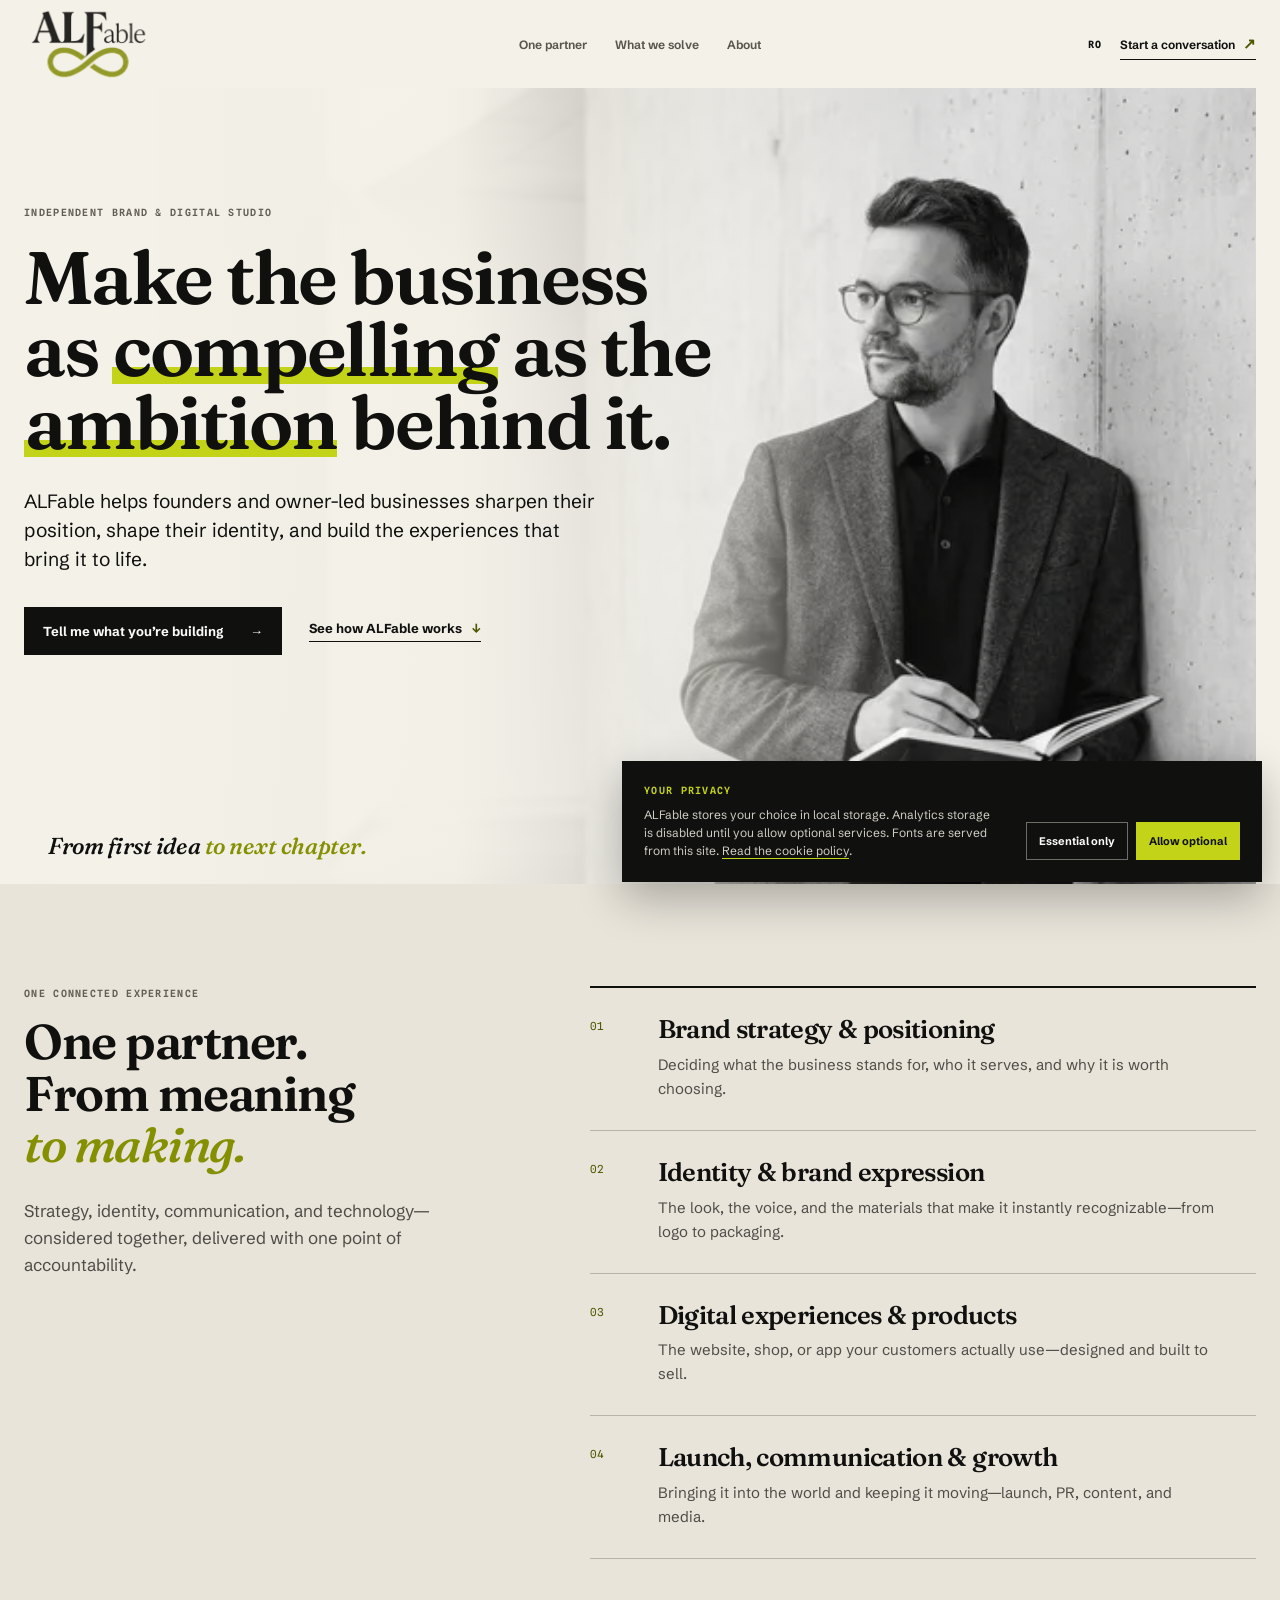
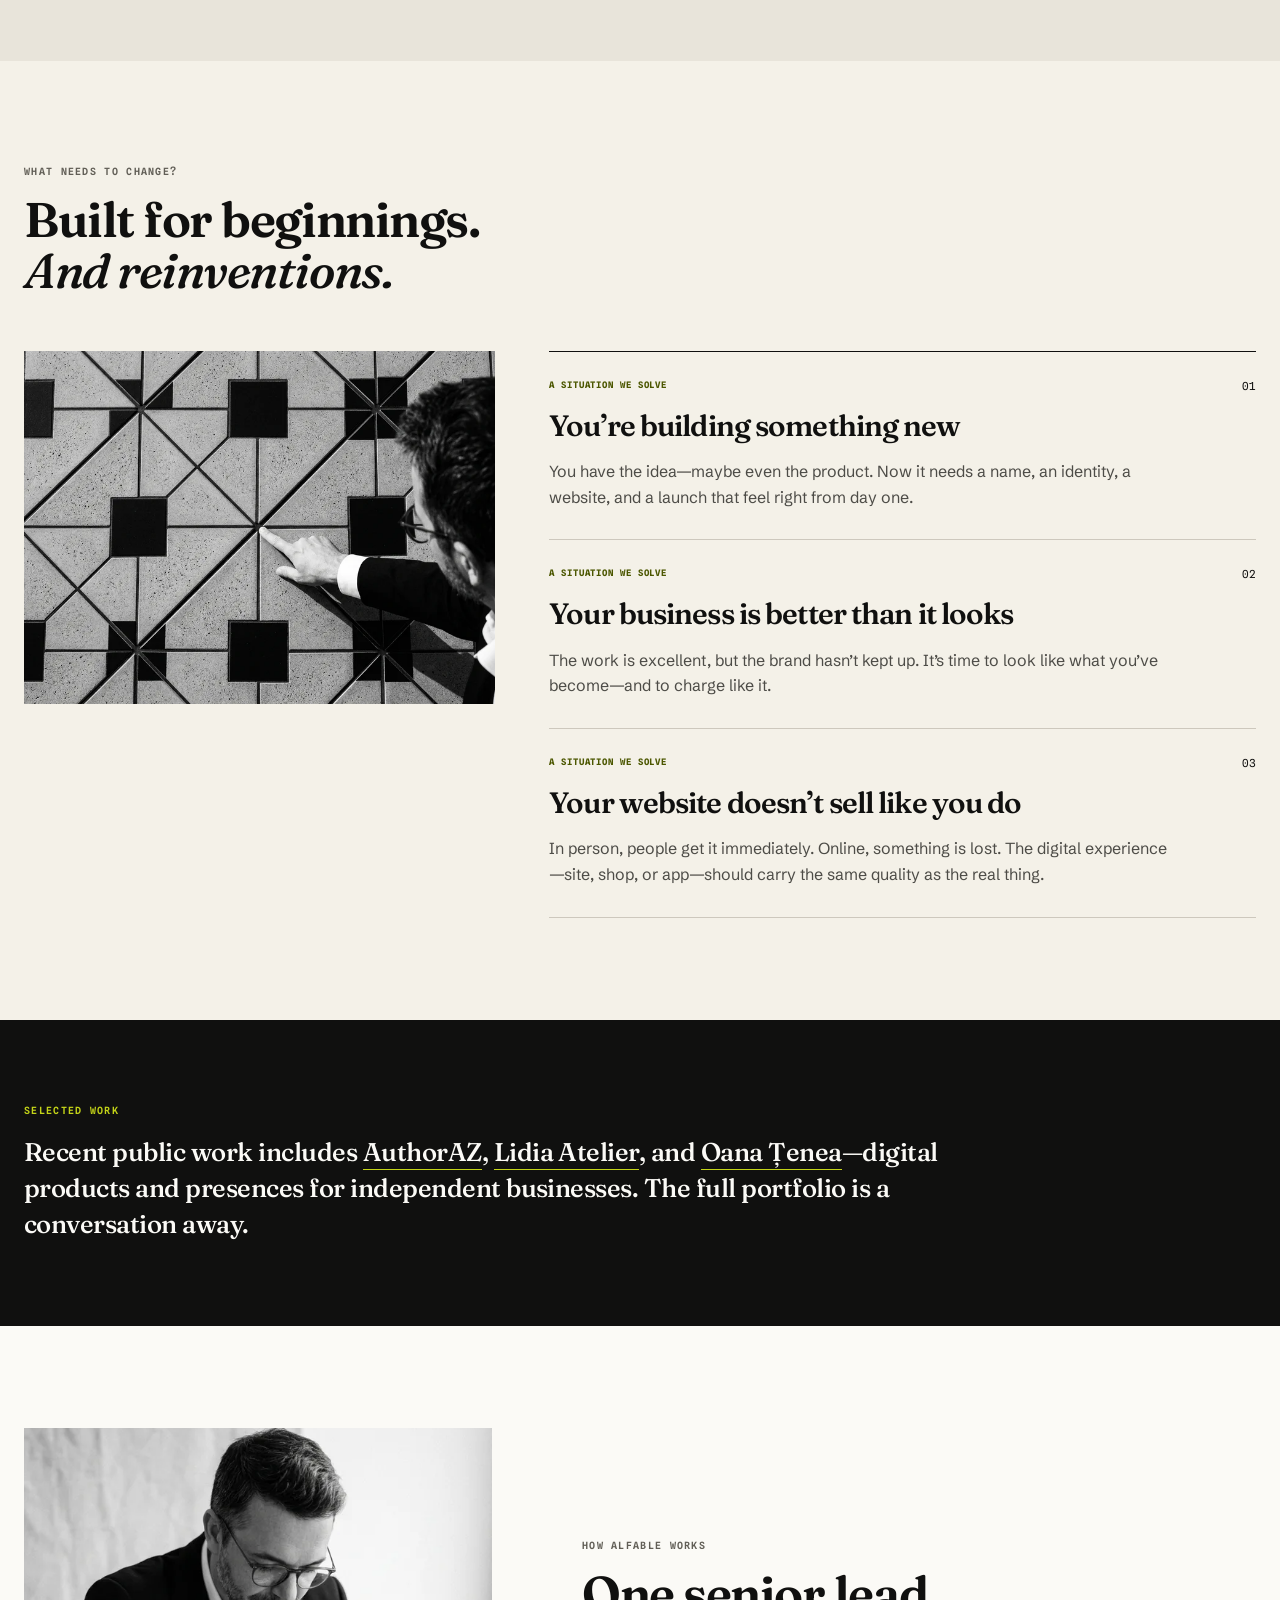
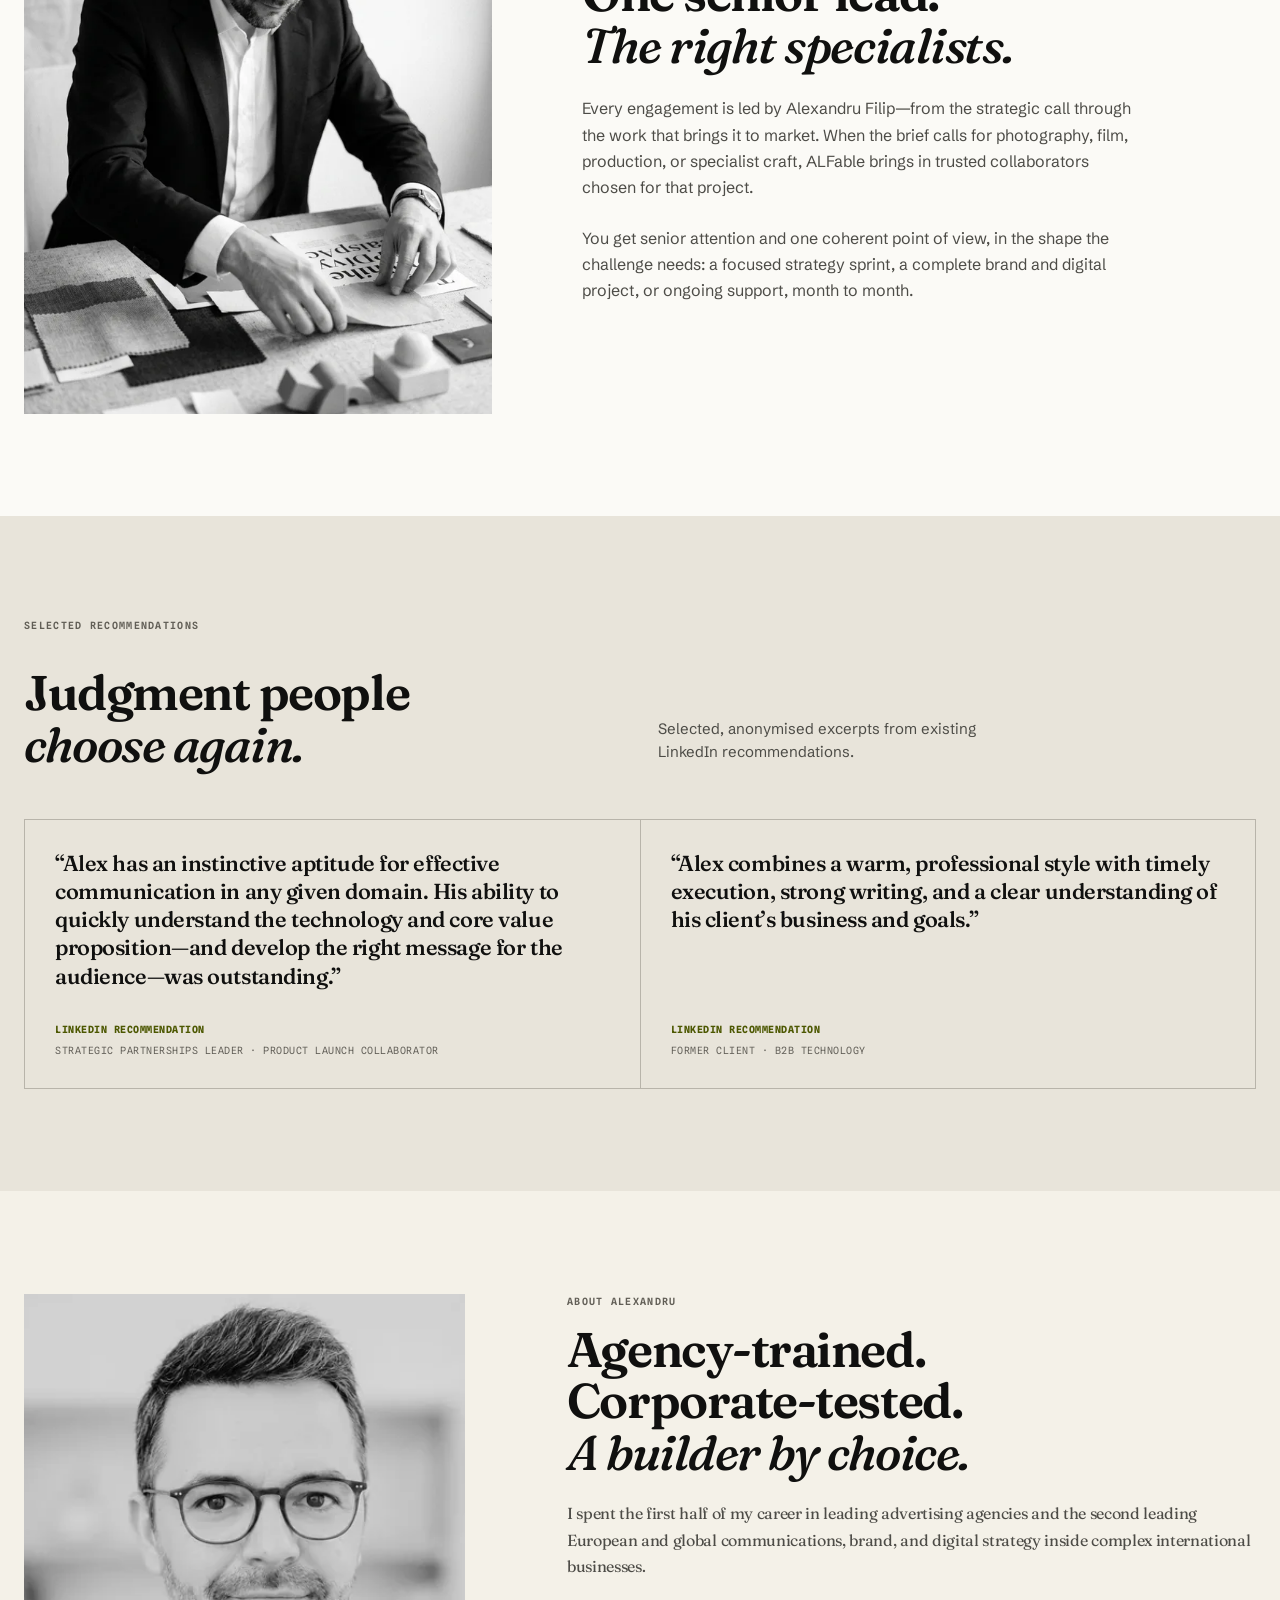
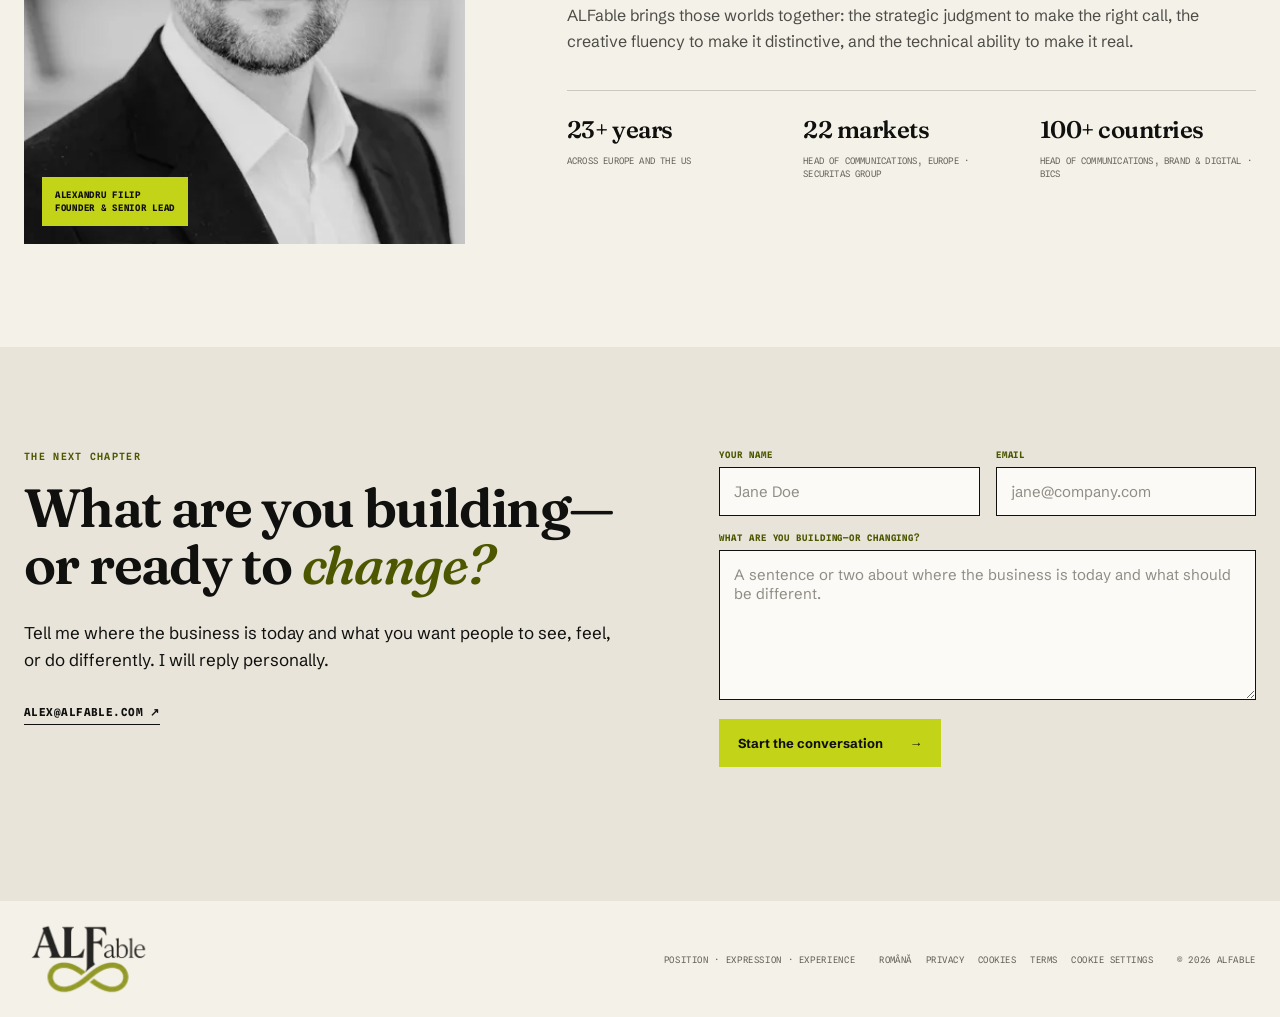
==== commit 7d082ee7: "revs" ====
--- a/index.html
+++ b/index.html
@@ -187,7 +187,6 @@
                 <article><span>04</span><div><h3>Launch, communication &amp; growth</h3><p>Bringing it into the world and keeping it moving—launch, PR, content, and media.</p></div></article>
               </div>
             </div>
-            <figure class="materials-image"><picture><source media="(max-width: 760px)" srcset="assets/repositioning/site/alex-samples-640.webp" /><img src="assets/repositioning/site/alex-samples-1080.webp" srcset="assets/repositioning/site/alex-samples-640.webp 640w, assets/repositioning/site/alex-samples-1080.webp 1080w" sizes="(max-width: 760px) calc(100vw - 36px), 34vw" width="896" height="1200" loading="lazy" alt="Alexandru working through material samples, layouts, and swatches at a desk." /></picture></figure>
           </div>
         </section>
 
--- a/styles.css
+++ b/styles.css
@@ -87,9 +87,6 @@
 .capability-list article>span{color:var(--pear-dark);font-family:var(--mono);font-size:11px;padding-top:4px}
 .capability-list h3{font-family:var(--serif);font-size:clamp(23px,2vw,29px);font-weight:590;letter-spacing:-.025em;line-height:1.12;margin:0 0 9px}
 .capability-list p{color:var(--graphite);font-size:15px;line-height:1.6;margin:0;max-width:560px}
-.materials-image{margin:72px 0 0 auto;width:clamp(300px,36%,430px)}
-.materials-image picture{display:block;overflow:hidden}
-.materials-image img{aspect-ratio:4/5;height:auto;object-fit:cover;object-position:center 42%;width:100%}
 
 .section-heading{max-width:850px}
 .situations{display:grid;gap:54px;grid-template-columns:.8fr 1.2fr}
@@ -186,7 +183,7 @@
   .site-header nav{background:var(--paper);border-bottom:1px solid var(--ink);display:none;flex-direction:column;gap:0;left:-18px;padding:30px 18px 40px;position:absolute;right:-18px;top:74px}.site-header nav.is-open{display:flex}.site-header nav a{border-bottom:1px solid var(--line);font-family:var(--serif);font-size:29px;letter-spacing:-.03em;padding:15px 0;width:100%}.site-header nav a::after{display:none}.nav-toggle[aria-expanded="true"] i{transform:rotate(45deg)}.nav-toggle[aria-expanded="true"] i::after{transform:rotate(-90deg)}
   .hero{min-height:780px;width:calc(100% - 28px)}.hero::after{background:linear-gradient(180deg,rgba(244,241,232,.99) 0%,rgba(244,241,232,.97) 44%,rgba(244,241,232,.7) 57%,rgba(244,241,232,0) 73%)}.hero-media{top:auto;height:47%}.hero-media img{object-position:70% 30%}.hero-copy{display:block;min-height:0;padding:55px 4px 0;width:100%}.hero h1{font-size:clamp(42px,11.4vw,58px);line-height:.98;margin:18px 0 20px;max-width:610px}html[lang="ro"] .hero h1{font-size:clamp(38px,9.8vw,50px);line-height:1}.hero-intro{font-size:16px;line-height:1.5;max-width:560px}.hero-actions{align-items:flex-start;flex-direction:column;gap:19px;margin-top:25px}.hero-qualifier{bottom:16px;font-size:20px;left:14px}.hero-qualifier span{color:var(--pear);text-shadow:0 1px 2px rgba(16,16,15,.85),0 0 8px rgba(16,16,15,.35)}
   .situations,.capabilities-layout,.approach-layout,.testimonials-heading,.about,.contact-layout{grid-template-columns:1fr}.situations{gap:36px}.editorial-wide,.sticky-heading{position:static}.editorial-wide img{aspect-ratio:4/3}.scenario-card{padding:24px 0 26px}.scenario-card h3{font-size:29px}
-  .capabilities-layout{gap:42px}.sticky-heading>p:last-child{margin-top:20px}.materials-image{margin:48px 0 0;width:min(100%,430px)}
+  .capabilities-layout{gap:42px}.sticky-heading>p:last-child{margin-top:20px}
   .proof-strip{padding-block:52px}
   .approach-layout{gap:40px}.approach-image{margin-inline:auto;max-width:430px;width:100%}
   .testimonials-heading{gap:20px;margin-bottom:34px}.testimonial-grid{grid-template-columns:1fr}.testimonial{min-height:0;padding:26px}
